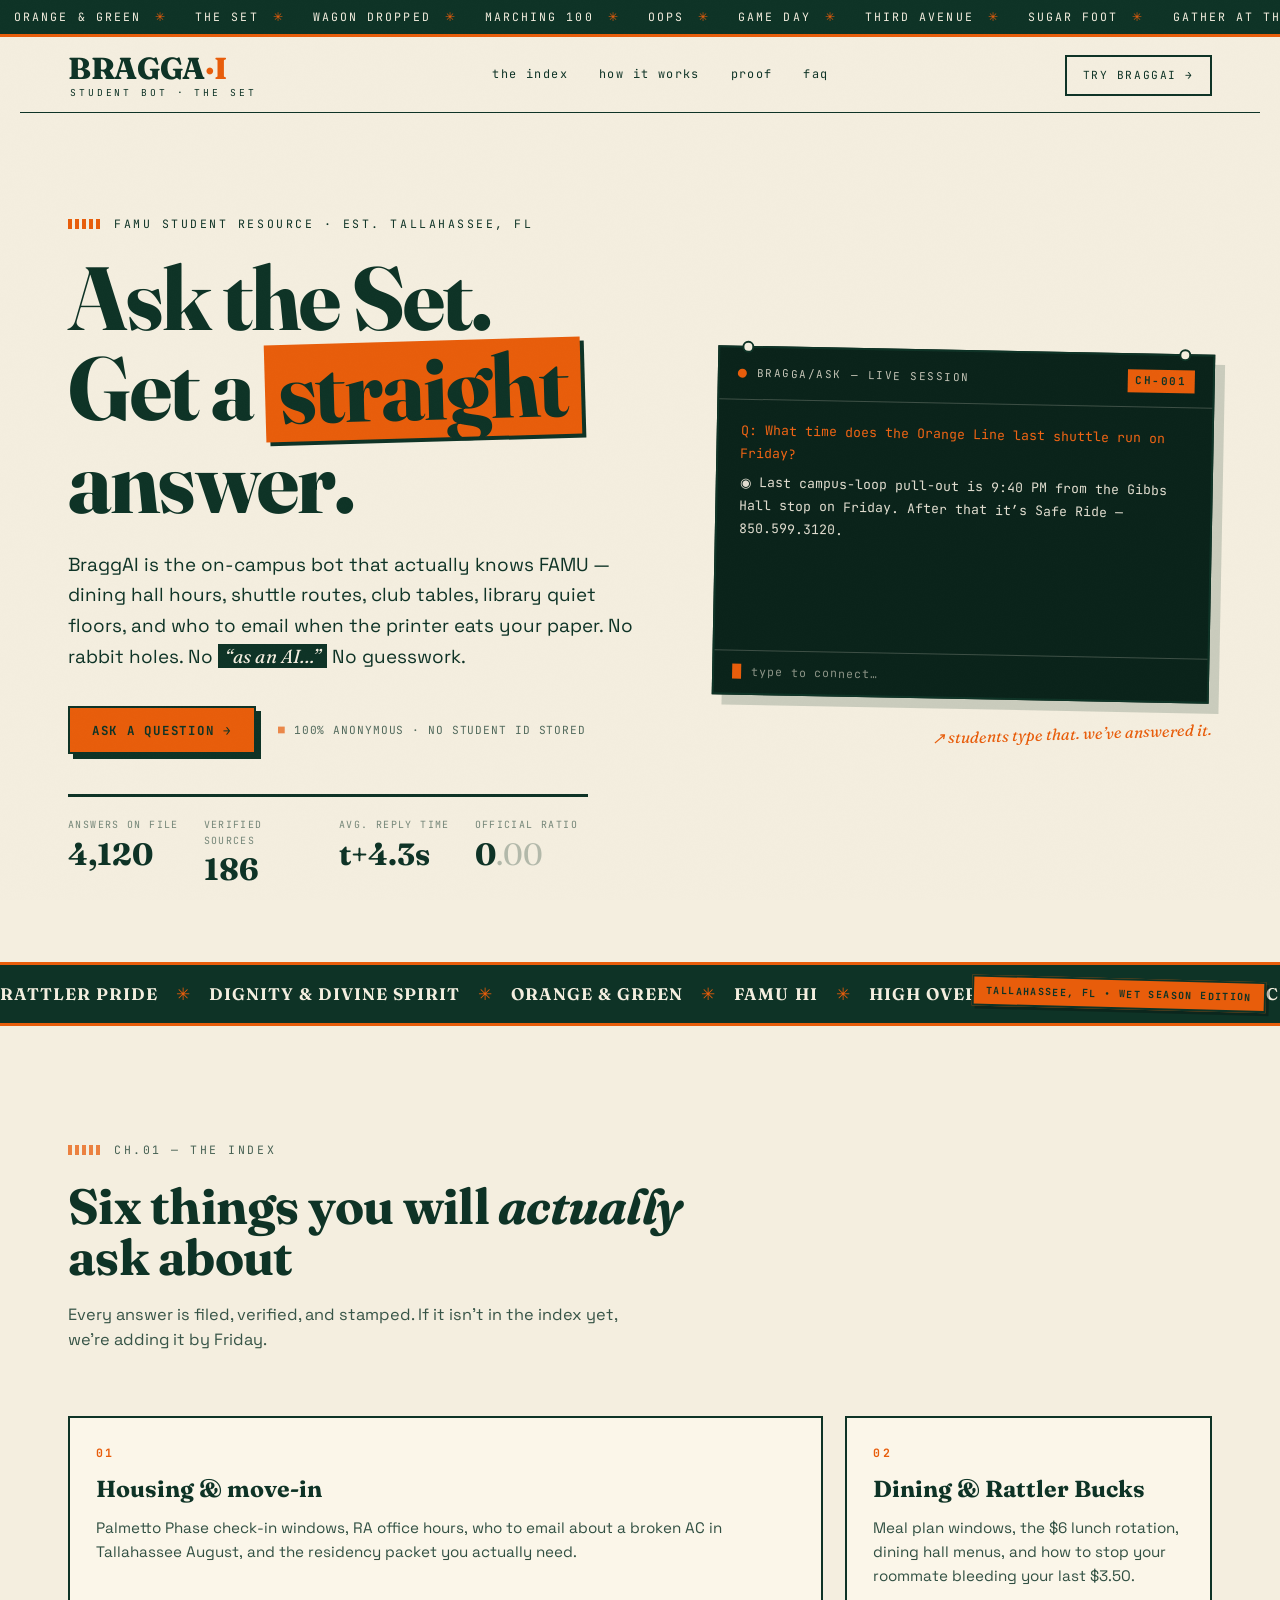
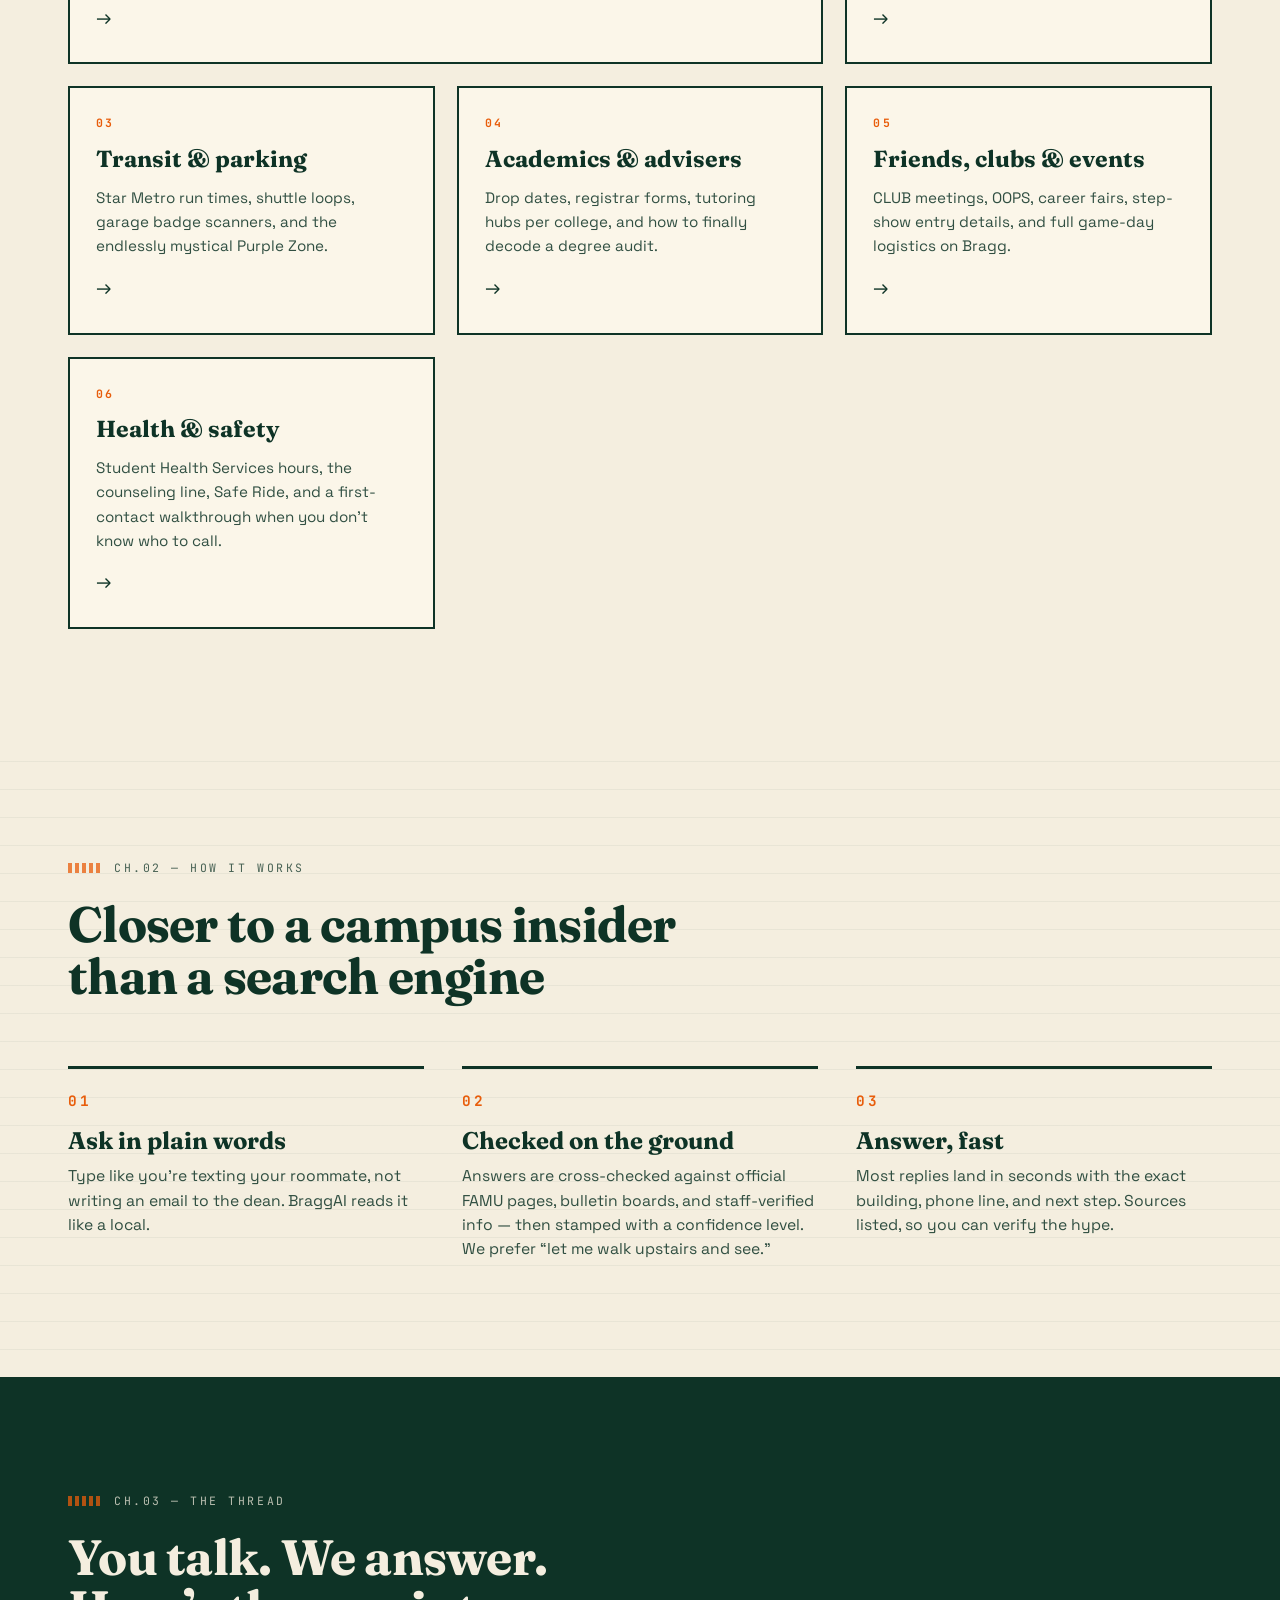
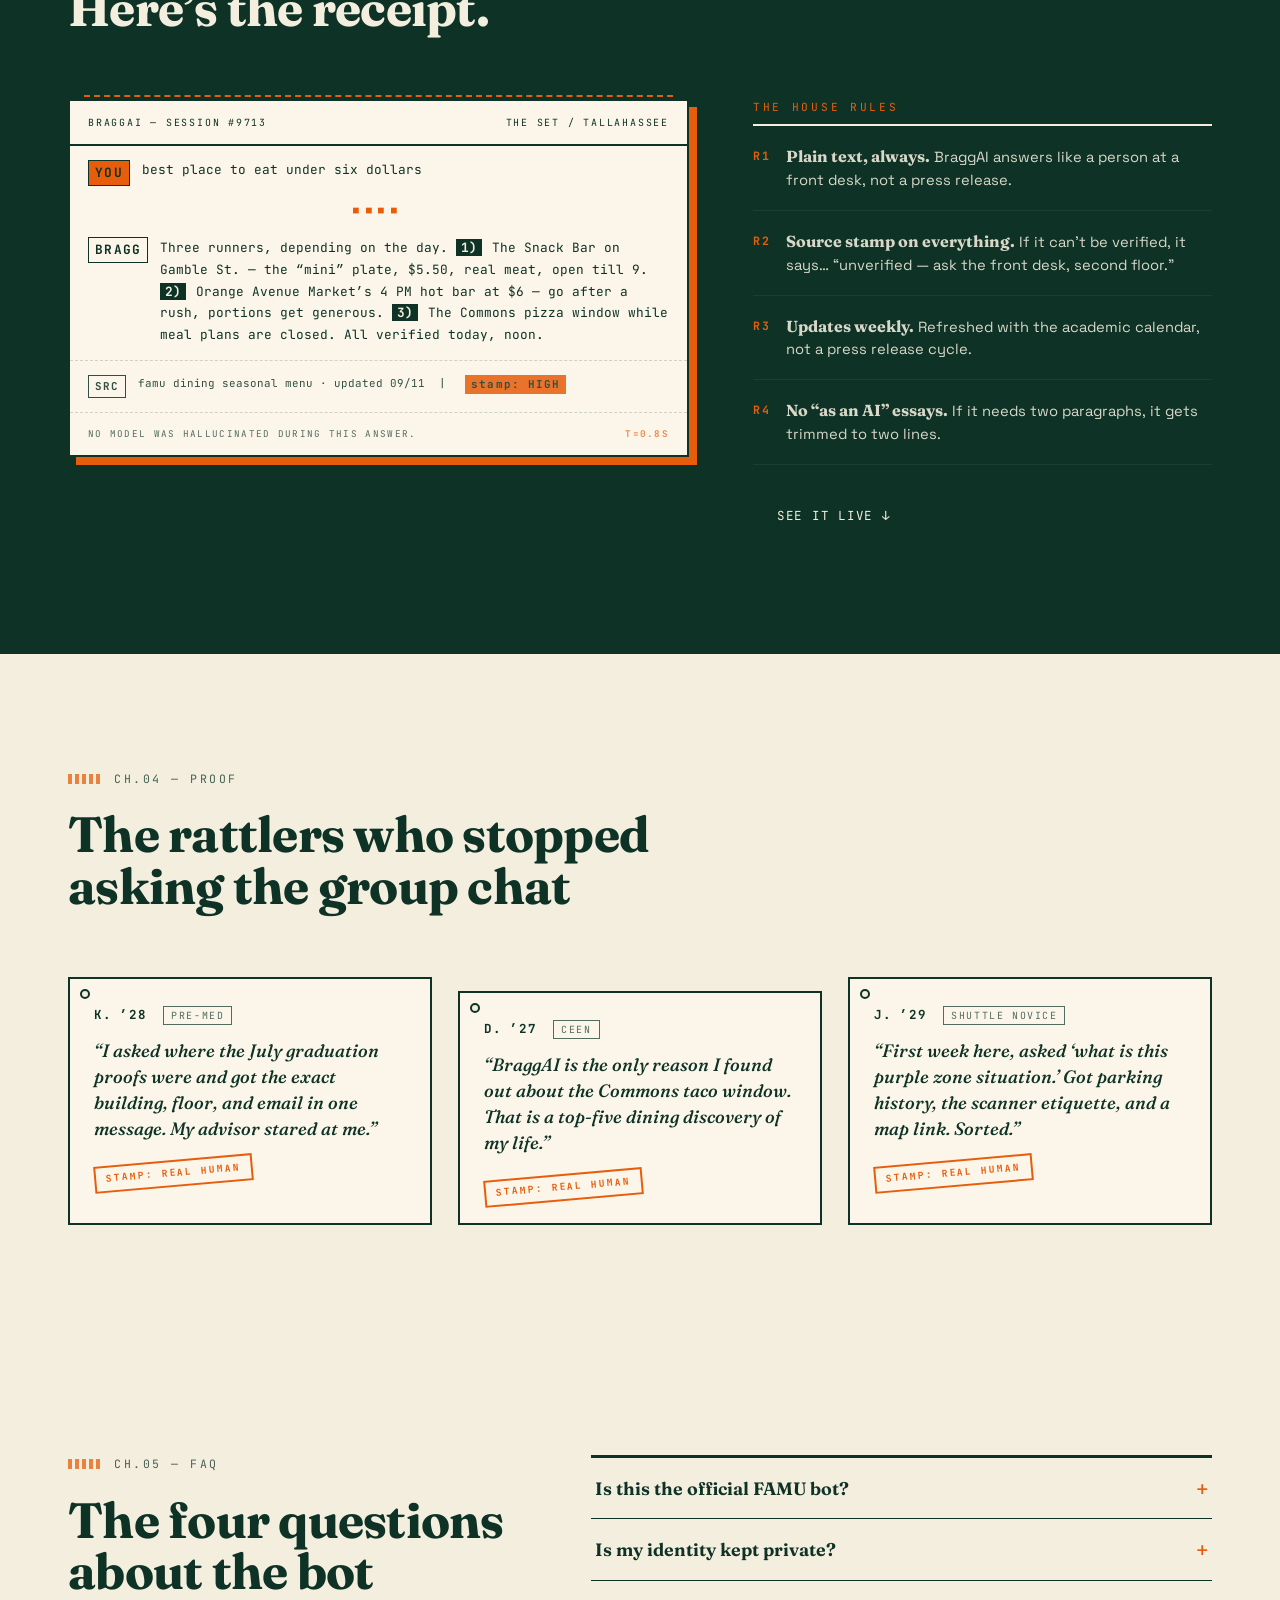
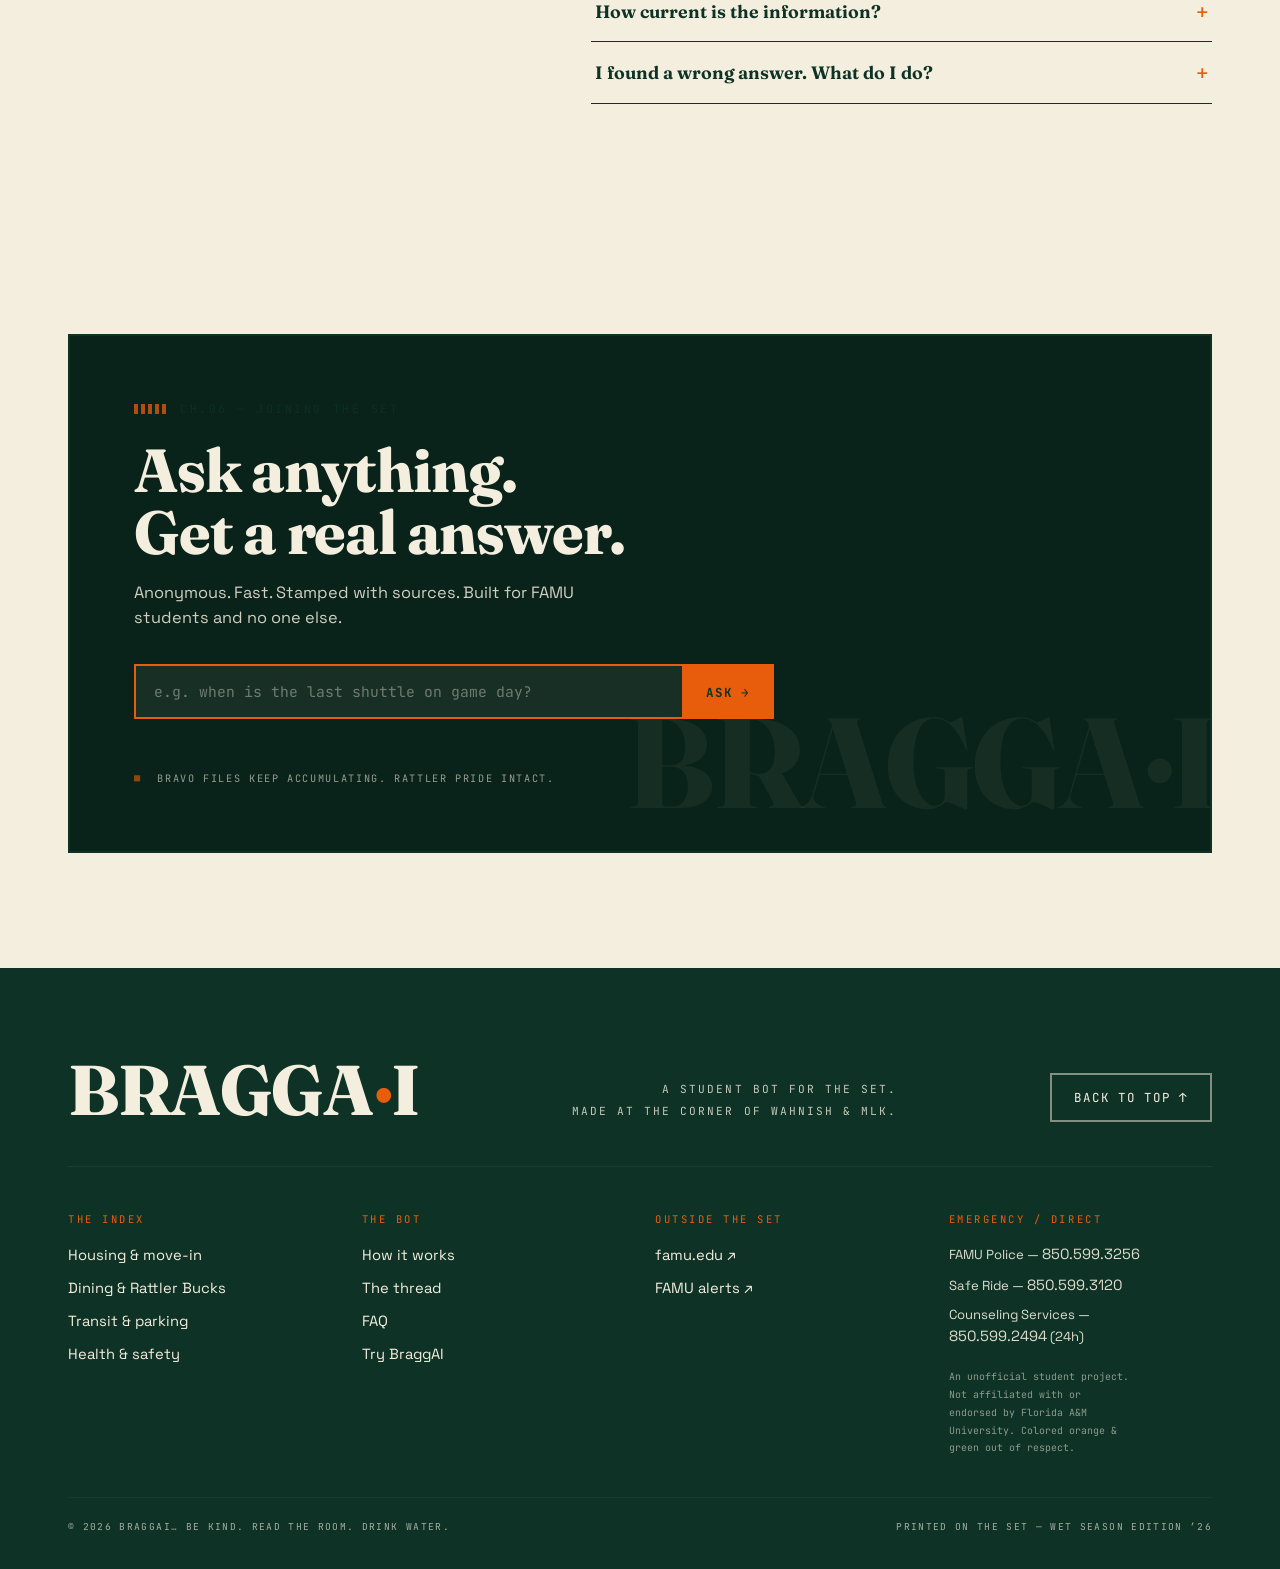
==== index.html @ 40ea1ff6 "Initial commit" ====
<!DOCTYPE html>
<html lang="en">
<head>
  <meta charset="UTF-8" />
  <meta name="viewport" content="width=device-width, initial-scale=1.0" />
  <title>BraggAI &mdash; Ask the Set</title>
  <meta name="description" content="BraggAI is the student resource bot for Florida A&M University. Ask anything about campus &mdash; dining, transit, housing, clubs &mdash; get a straight, verified answer." />
  <link rel="icon" href="data:image/svg+xml,%3Csvg xmlns='http://www.w3.org/2000/svg' viewBox='0 0 100 100'%3E%3Crect width='100' height='100' rx='14' fill='%230e3326'/%3E%3Ctext x='50' y='72' font-size='62' font-family='Georgia,serif' fill='%23f06414' text-anchor='middle'%3E%3F%3C/text%3E%3C/svg%3E" />
  <link rel="preconnect" href="https://fonts.googleapis.com" />
  <link rel="preconnect" href="https://fonts.gstatic.com" crossorigin />
  <link href="https://fonts.googleapis.com/css2?family=Fraunces:ital,opsz,wght@0,9..144,300..900;1,9..144,300..900&family=JetBrains+Mono:wght@400;500;700&family=Space+Grotesk:wght@300..700&display=swap" rel="stylesheet" />
  <link rel="stylesheet" href="css/styles.css" />
  <noscript><style>.reveal{opacity:1;transform:none}</style></noscript>
</head>
<body>

<!-- TICKER TAPE -->
<div class="ticker-tape" role="presentation">
  <div class="ticker-track" id="ticker-track"><!-- seeded by js --></div>
</div>

<!-- NAV -->
<header class="nav wrap">
  <a class="wordmark" href="#top" aria-label="BraggAI home">
    <span class="wm">BRAGGA</span><span class="wm wm-dot">&#183;</span><span class="wm wm-orange">I</span>
    <span class="wm-sub">STUDENT BOT &#183; THE SET</span>
  </a>
  <nav class="nav-links" aria-label="Primary">
    <a href="#index">the index</a>
    <a href="#how">how it works</a>
    <a href="#proof">proof</a>
    <a href="#faq">faq</a>
  </nav>
  <a class="btn btn-nav" href="#try">TRY BRAGGAI &#8594;</a>
</header>

<main id="top">

  <!-- HERO -->
  <section class="hero">
    <div class="wrap hero-cols">
      <div class="hero-left">
        <p class="eyebrow reveal">FAMU STUDENT RESOURCE &#183; EST. TALLAHASSEE, FL</p>

        <h1 class="hero-title reveal">
          Ask the Set.<br />
          Get a <span class="hl">straight</span> answer.
        </h1>

        <p class="hero-sub reveal">
          BraggAI is the on-campus bot that actually knows FAMU &mdash; dining hall
          hours, shuttle routes, club tables, library quiet floors, and who to
          email when the printer eats your paper. No rabbit holes. No
          <em>&ldquo;as an AI&hellip;&rdquo;</em> No guesswork.
        </p>

        <div class="hero-cta reveal">
          <a class="btn btn-primary" href="#try">ASK A QUESTION &#8594;</a>
          <p class="hero-cta-note"><span class="sq">&#9632;</span> 100% anonymous &#183; no student ID stored</p>
        </div>

        <dl class="hero-stats reveal">
          <div class="stat">
            <dt>answers on file</dt>
            <dd><span class="count" data-count="4120">0</span></dd>
          </div>
          <div class="stat">
            <dt>verified sources</dt>
            <dd><span class="count" data-count="186">0</span></dd>
          </div>
          <div class="stat">
            <dt>avg. reply time</dt>
            <dd>t+<span class="count" data-count="4.3" data-decimals="1">0</span>s</dd>
          </div>
          <div class="stat">
            <dt>official ratio</dt>
            <dd>0<span class="ghost">.00</span></dd>
          </div>
        </dl>
      </div>

      <div class="hero-right reveal">
        <figure class="teletype-card">
          <figcaption class="teletype-head">
            <span class="rec-dot" aria-hidden="true"></span>
            bragga/ask &mdash; live session
            <span class="teletype-id">CH-001</span>
          </figcaption>
          <div class="teletype-body" id="teletype" aria-live="polite"></div>
          <div class="teletype-foot">
            <span class="cursor-block" aria-hidden="true"></span>
            <span class="blind-text">type to connect&hellip;</span>
          </div>
        </figure>
        <p class="scrawly" aria-hidden="true">&#8599; students type that. we&rsquo;ve answered it.</p>
      </div>
    </div>
  </section><!-- MARQUEE -->
  <section class="marquee" aria-hidden="true">
    <div class="marquee-track">
      <div class="marquee-row">
        <span>RATTLER PRIDE</span><b>&#10035;</b><span>DIGNITY &amp; DIVINE SPIRIT</span><b>&#10035;</b><span>ORANGE &amp; GREEN</span><b>&#10035;</b><span>FAMU HI</span><b>&#10035;</b><span>HIGH OVER THE SET</span><b>&#10035;</b><span>RATTLERS KNOCK</span><b>&#10035;</b><span>THE SET &rsquo;26</span><b>&#10035;</b>
      </div>
      <div class="marquee-row">
        <span>RATTLER PRIDE</span><b>&#10035;</b><span>DIGNITY &amp; DIVINE SPIRIT</span><b>&#10035;</b><span>ORANGE &amp; GREEN</span><b>&#10035;</b><span>FAMU HI</span><b>&#10035;</b><span>HIGH OVER THE SET</span><b>&#10035;</b><span>RATTLERS KNOCK</span><b>&#10035;</b><span>THE SET &rsquo;26</span><b>&#10035;</b>
      </div>
    </div>
    <span class="marquee-tag">TALLAHASSEE, FL &bull; WET SEASON EDITION</span>
  </section>

  <!-- CH.01 THE INDEX -->
  <section class="index" id="index">
    <div class="wrap">
      <header class="section-head reveal">
        <p class="eyebrow">CH.01 &mdash; The Index</p>
        <h2>Six things you will <span class="ital">actually</span> ask about</h2>
        <p class="section-lede">Every answer is filed, verified, and stamped. If it isn&rsquo;t in the index yet, we&rsquo;re adding it by Friday.</p>
      </header>

      <div class="card-grid">
        <a href="#try" class="card card-wide reveal">
          <span class="card-no">01</span>
          <h3>Housing &amp; move-in</h3>
          <p>Palmetto Phase check-in windows, RA office hours, who to email about a broken AC in Tallahassee August, and the residency packet you actually need.</p>
          <span class="card-arrow">&#8594;</span>
        </a>
        <a href="#try" class="card reveal">
          <span class="card-no">02</span>
          <h3>Dining &amp; Rattler Bucks</h3>
          <p>Meal plan windows, the $6 lunch rotation, dining hall menus, and how to stop your roommate bleeding your last $3.50.</p>
          <span class="card-arrow">&#8594;</span>
        </a>
        <a href="#try" class="card reveal">
          <span class="card-no">03</span>
          <h3>Transit &amp; parking</h3>
          <p>Star Metro run times, shuttle loops, garage badge scanners, and the endlessly mystical Purple Zone.</p>
          <span class="card-arrow">&#8594;</span>
        </a>
        <a href="#try" class="card reveal">
          <span class="card-no">04</span>
          <h3>Academics &amp; advisers</h3>
          <p>Drop dates, registrar forms, tutoring hubs per college, and how to finally decode a degree audit.</p>
          <span class="card-arrow">&#8594;</span>
        </a>
        <a href="#try" class="card reveal">
          <span class="card-no">05</span>
          <h3>Friends, clubs &amp; events</h3>
          <p>CLUB meetings, OOPS, career fairs, step-show entry details, and full game-day logistics on Bragg.</p>
          <span class="card-arrow">&#8594;</span>
        </a>
        <a href="#try" class="card reveal">
          <span class="card-no">06</span>
          <h3>Health &amp; safety</h3>
          <p>Student Health Services hours, the counseling line, Safe Ride, and a first-contact walkthrough when you don&rsquo;t know who to call.</p>
          <span class="card-arrow">&#8594;</span>
        </a>
      </div>
    </div>
  </section>

  <!-- CH.02 HOW -->
  <section class="how" id="how">
    <div class="wrap">
      <header class="section-head reveal">
        <p class="eyebrow">CH.02 &mdash; How it works</p>
        <h2>Closer to a campus insider<br />than a search engine</h2>
      </header>

      <ol class="steps">
        <li class="step reveal">
          <span class="step-no">01</span>
          <h3>Ask in plain words</h3>
          <p>Type like you&rsquo;re texting your roommate, not writing an email to the dean. BraggAI reads it like a local.</p>
        </li>
        <li class="step reveal">
          <span class="step-no">02</span>
          <h3>Checked on the ground</h3>
          <p>Answers are cross-checked against official FAMU pages, bulletin boards, and staff-verified info &mdash; then stamped with a confidence level. We prefer &ldquo;let me walk upstairs and see.&rdquo;</p>
        </li>
        <li class="step reveal">
          <span class="step-no">03</span>
          <h3>Answer, fast</h3>
          <p>Most replies land in seconds with the exact building, phone line, and next step. Sources listed, so you can verify the hype.</p>
        </li>
      </ol>
    </div>
  </section><!-- CH.03 THE THREAD -->
  <section class="thread" id="thread">
    <div class="wrap">
      <header class="section-head reveal">
        <p class="eyebrow">CH.03 &mdash; The Thread</p>
        <h2>You talk. We answer.<br />Here&rsquo;s the receipt.</h2>
      </header>

      <div class="thread-layout">
        <div class="receipt reveal" aria-label="Sample BraggAI conversation">
          <div class="receipt-head">
            <span>BRAGGAI &mdash; SESSION #9713</span>
            <span>THE SET / TALLAHASSEE</span>
          </div>
          <div class="receipt-row receipt-q"><span class="r-big">YOU</span> best place to eat under six dollars</div>
          <div class="receipt-punch">&#9632;&#9632;&#9632;&#9632;</div>
          <div class="receipt-row">
            <span class="r-big">BRAGG</span>
            <span class="r-answer">
              Three runners, depending on the day.
              <span class="r-inline">1)</span> The Snack Bar on Gamble St. &mdash; the &ldquo;mini&rdquo; plate, $5.50, real meat,
              open till 9. <span class="r-inline">2)</span> Orange Avenue Market&rsquo;s 4 PM hot bar at $6 &mdash; go after a rush, portions get generous.
              <span class="r-inline">3)</span> The Commons pizza window while meal plans are closed.
              All verified today, noon.
            </span>
          </div>
          <div class="receipt-row receipt-src">
            <span class="r-big">SRC</span> famu dining seasonal menu &#183; updated 09/11 &nbsp;|&nbsp; <b>stamp: HIGH</b>
          </div>
          <div class="receipt-row receipt-sig">
            <span>NO MODEL WAS HALLUCINATED DURING THIS ANSWER.</span>
            <span class="r-time">t=0.8s</span>
          </div>
        </div>

        <div class="thread-side reveal">
          <p class="thread-side-kicker">THE HOUSE RULES</p>
          <ul class="rules">
            <li><span class="rule-no">R1</span><p><b>Plain text, always.</b> BraggAI answers like a person at a front desk, not a press release.</p></li>
            <li><span class="rule-no">R2</span><p><b>Source stamp on everything.</b> If it can&rsquo;t be verified, it says&hellip; &ldquo;unverified &mdash; ask the front desk, second floor.&rdquo;</p></li>
            <li><span class="rule-no">R3</span><p><b>Updates weekly.</b> Refreshed with the academic calendar, not a press release cycle.</p></li>
            <li><span class="rule-no">R4</span><p><b>No &ldquo;as an AI&rdquo; essays.</b> If it needs two paragraphs, it gets trimmed to two lines.</p></li>
          </ul>
          <a class="btn btn-line" href="#try">SEE IT LIVE &#8595;</a>
        </div>
      </div>
    </div>
  </section>

  <!-- CH.04 PROOF -->
  <section class="proof" id="proof">
    <div class="wrap">
      <header class="section-head reveal">
        <p class="eyebrow">CH.04 &mdash; Proof</p>
        <h2>The rattlers who stopped asking the group chat</h2>
      </header>

      <div class="proof-grid">
        <figure class="testimonial reveal">
          <figcaption class="t-head">K. &rsquo;28 <span class="t-tag">PRE-MED</span></figcaption>
          <blockquote>&ldquo;I asked where the July graduation proofs were and got the exact building, floor, and email in one message. My advisor stared at me.&rdquo;</blockquote>
          <p class="t-stamp">stamp: real human</p>
        </figure>
        <figure class="testimonial reveal">
          <figcaption class="t-head">D. &rsquo;27 <span class="t-tag">CEEN</span></figcaption>
          <blockquote>&ldquo;BraggAI is the only reason I found out about the Commons taco window. That is a top-five dining discovery of my life.&rdquo;</blockquote>
          <p class="t-stamp">stamp: real human</p>
        </figure>
        <figure class="testimonial reveal">
          <figcaption class="t-head">J. &rsquo;29 <span class="t-tag">SHUTTLE NOVICE</span></figcaption>
          <blockquote>&ldquo;First week here, asked &lsquo;what is this purple zone situation.&rsquo; Got parking history, the scanner etiquette, and a map link. Sorted.&rdquo;</blockquote>
          <p class="t-stamp">stamp: real human</p>
        </figure>
      </div>
    </div>
  </section><!-- CH.05 FAQ -->
  <section class="faq" id="faq">
    <div class="wrap faq-wrap">
      <header class="section-head reveal">
        <p class="eyebrow">CH.05 &mdash; FAQ</p>
        <h2>The four questions<br />about the bot</h2>
      </header>

      <div class="faq-list" id="faq-list">
        <details class="faq-item reveal">
          <summary><span class="faq-q">Is this the official FAMU bot?</span><span class="faq-plus">+</span></summary>
          <p>No. BraggAI is an unofficial, student-made resource project. It is not operated by Florida A&amp;M University and is not endorsed by the university. Think of it as a really well-read hall mate.</p>
        </details>
        <details class="faq-item reveal">
          <summary><span class="faq-q">Is my identity kept private?</span><span class="faq-plus">+</span></summary>
          <p>Sessions are anonymous. We do not collect student IDs, emails, or history that ties a question to a person. We keep aggregate counts &mdash; like &ldquo;4120 answers on file&rdquo; &mdash; and nothing more.</p>
        </details>
        <details class="faq-item reveal">
          <summary><span class="faq-q">How current is the information?</span><span class="faq-plus">+</span></summary>
          <p>Every answer carries a source and a date-stamp. Sources are cross-checked against official FAMU pages and staff-verified bulletins, then refreshed weekly against the academic calendar. Semester changes &mdash; dining hours, shuttle runs, game-day roads &mdash; get priority re-checks.</p>
        </details>
        <details class="faq-item reveal">
          <summary><span class="faq-q">I found a wrong answer. What do I do?</span><span class="faq-plus">+</span></summary>
          <p>Flag it. There&rsquo;s a correction slip on every answer card. Each flag is read by a human, week-of. The title for the semester belongs to whoever files the best correction.</p>
        </details>
      </div>
    </div>
  </section>

  <!-- CH.06 TRY -->
  <section class="try" id="try">
    <div class="wrap">
      <div class="try-frame reveal">
        <p class="eyebrow ey-light">CH.06 &mdash; Joining the Set</p>
        <h2>Ask anything.<br />Get a real answer.</h2>
        <p class="try-sub">Anonymous. Fast. Stamped with sources. Built for FAMU students and no one else.</p>

        <form class="ask-box" id="ask-box" autocomplete="off">
          <label class="sr-only" for="ask-input">Ask BraggAI a question</label>
          <input id="ask-input" name="ask" type="text" placeholder="e.g. when is the last shuttle on game day?" />
          <button type="submit" class="btn btn-send">ASK <span class="arrows">&#8594;</span></button>
        </form>

        <div class="ask-reply" id="ask-reply" aria-live="polite"></div>

        <p class="try-foot">
          <span class="sq">&#9632;</span> BRAVO FILES KEEP ACCUMULATING. RATTLER PRIDE INTACT.
        </p>
      </div>
    </div>
  </section>

</main>

<!-- FOOTER -->
<footer class="footer">
  <div class="wrap">
    <div class="footer-top">
      <p class="footer-wordmark">BRAGGA<span class="orange">·</span>I</p>
      <p class="footer-tag">A STUDENT BOT FOR THE SET.<br />MADE AT THE CORNER OF WAHNISH &amp; MLK.</p>
      <a class="btn btn-foot" href="#top">BACK TO TOP &#8593;</a>
    </div>

    <div class="footer-mid">
      <div class="footer-ch">
        <p class="footer-ch-head">THE INDEX</p>
        <ul>
          <li><a href="#index">Housing &amp; move-in</a></li>
          <li><a href="#index">Dining &amp; Rattler Bucks</a></li>
          <li><a href="#index">Transit &amp; parking</a></li>
          <li><a href="#index">Health &amp; safety</a></li>
        </ul>
      </div>
      <div class="footer-ch">
        <p class="footer-ch-head">THE BOT</p>
        <ul>
          <li><a href="#how">How it works</a></li>
          <li><a href="#thread">The thread</a></li>
          <li><a href="#faq">FAQ</a></li>
          <li><a href="#try">Try BraggAI</a></li>
        </ul>
      </div>
      <div class="footer-ch">
        <p class="footer-ch-head">OUTSIDE THE SET</p>
        <ul>
          <li><a href="https://www.famu.edu" target="_blank" rel="noopener">famu.edu ↗</a></li>
          <li><a href="https://www.famu.edu/healthandsafety" target="_blank" rel="noopener">FAMU alerts ↗</a></li>
        </ul>
      </div>
      <div class="footer-direct">
        <p class="footer-ch-head">EMERGENCY / DIRECT</p>
        <ul>
          <li>FAMU Police — <a href="tel:+18505994256">850.599.3256</a></li>
          <li>Safe Ride — <a href="tel:+18505993120">850.599.3120</a></li>
          <li>Counseling Services — <a href="tel:+18505992494">850.599.2494</a>&nbsp;(24h)</li>
        </ul>
        <p class="footer-note">An unofficial student project. Not affiliated with or endorsed by Florida A&amp;M University. Colored orange &amp; green out of respect.</p>
      </div>
    </div>

    <div class="footer-bottom">
      <p>&copy; <span id="year">2026</span> BRAGGAI&hellip; BE KIND. READ THE ROOM. DRINK WATER.</p>
      <p>PRINTED ON THE SET &mdash; WET SEASON EDITION &rsquo;26</p>
    </div>
  </div>
</footer>

<script src="js/main.js"></script>
</body>
</html>
---- css/styles.css ----
/* ============================================================
   BRAGGAI — STUDENT BOT FOR THE SET
   Design system: "campus field guide / printed matter"
   Paper cream · Rattler orange · deep green ink · hairline rules
   ============================================================ */

:root {
  --paper: #F4EEDF;
  --card: #FBF6E9;
  --ink: #0E3326;
  --ink-deep: #0A231A;
  --orange: #E85D0B;
  --orange-soft: #F06414;
  --line: rgba(14, 51, 38, 0.22);
  --paper-tint: rgba(244, 238, 223, 0.06);

  --serif: "Fraunces", Georgia, serif;
  --grotesk: "Space Grotesk", system-ui, sans-serif;
  --mono: "JetBrains Mono", ui-monospace, SFMono-Regular, monospace;

  --pad: clamp(20px, 4.5vw, 48px);
  --wrap: 1240px;
}

/* ---------- reset ---------- */
*, *::before, *::after { box-sizing: border-box; margin: 0; padding: 0; }

html { scroll-behavior: smooth; }

body {
  font-family: var(--grotesk);
  background: var(--paper);
  color: var(--ink);
  line-height: 1.55;
  -webkit-font-smoothing: antialiased;
  overflow-x: hidden;
}

/* paper grain */
body::before {
  content: "";
  position: fixed;
  inset: 0;
  z-index: 9999;
  pointer-events: none;
  opacity: 0.35;
  background-image: url("data:image/svg+xml,%3Csvg xmlns='http://www.w3.org/2000/svg' width='180' height='180'%3E%3Cfilter id='n'%3E%3CfeTurbulence type='fractalNoise' baseFrequency='0.85' numOctaves='2' stitchTiles='stitch'/%3E%3CfeColorMatrix type='saturate' values='0'/%3E%3CfeComponentTransfer%3E%3CfeFuncA type='linear' slope='0.05'/%3E%3C/feComponentTransfer%3E%3C/filter%3E%3Crect width='100%25' height='100%25' filter='url(%23n)'/%3E%3C/svg%3E");
}

::selection { background: var(--orange); color: var(--paper); }

:focus-visible { outline: 2px dashed var(--orange); outline-offset: 3px; }

img, svg { display: block; max-width: 100%; }
a { color: inherit; text-decoration: none; }
ul, ol { list-style: none; }
button { font: inherit; cursor: pointer; background: none; border: 0; color: inherit; }

/* ---------- utilities ---------- */
.wrap {
  width: 100%;
  max-width: var(--wrap);
  margin-inline: auto;
  padding-inline: var(--pad);
}

.sr-only {
  position: absolute; width: 1px; height: 1px;
  overflow: hidden; clip: rect(0 0 0 0); white-space: nowrap;
}

.orange { color: var(--orange); }

/* ---------- buttons / stamps ---------- */
.btn {
  display: inline-block;
  font-family: var(--mono);
  font-size: 0.78rem;
  letter-spacing: 0.14em;
  text-transform: uppercase;
  padding: 13px 22px 12px;
  border: 2px solid var(--ink);
  color: var(--ink);
  background: transparent;
  transition: transform 0.15s ease, box-shadow 0.15s ease, background 0.15s ease, color 0.15s ease;
}
.btn:hover {
  transform: translate(-3px, -3px);
  box-shadow: 5px 5px 0 var(--ink);
}
.btn-primary {
  background: var(--orange);
  color: var(--ink);
  font-weight: 700;
  box-shadow: 5px 5px 0 var(--ink);
}
.btn-primary:hover { background: var(--paper); }

.btn-nav { padding: 10px 16px 9px; font-size: 0.7rem; }

.btn-line { border-color: var(--line); color: var(--paper); margin-top: 26px; }
.btn-line:hover { border-color: var(--paper); box-shadow: 5px 5px 0 rgba(244,238,223,0.35); color: var(--orange); }

.btn-foot { border-color: rgba(244,238,223,0.5); color: var(--paper); }
.btn-foot:hover { background: var(--orange); color: var(--ink); box-shadow: 5px 5px 0 rgba(244,238,223,0.3); border-color: var(--orange); }

/* ---------- eyebrow ---------- */
.eyebrow {
  font-family: var(--mono);
  font-size: 0.72rem;
  letter-spacing: 0.22em;
  text-transform: uppercase;
  color: var(--ink);
  opacity: 0.75;
  margin-bottom: 22px;
  display: flex;
  align-items: center;
  gap: 12px;
}
.eyebrow::before {
  content: "";
  width: 34px; height: 10px;
  background: repeating-linear-gradient(90deg, var(--orange) 0 4px, transparent 4px 7px);
  flex: none;
}

/* ============================================================
   TICKER TAPE
   ============================================================ */
.ticker-tape {
  background: var(--ink);
  color: var(--paper);
  overflow: hidden;
  white-space: nowrap;
  font-family: var(--mono);
  font-size: 0.72rem;
  letter-spacing: 0.18em;
  text-transform: uppercase;
  border-bottom: 3px solid var(--orange);
  padding: 8px 0;
}
.ticker-track {
  display: flex;
  width: max-content;
  animation: ticker 34s linear infinite;
}
.ticker-block { padding-inline: 14px; display: inline-flex; align-items: center; gap: 14px; }
.ticker-block i { color: var(--orange); font-style: normal; }

@keyframes ticker { from { transform: translateX(0); } to { transform: translateX(-50%); } }

/* ============================================================
   NAV
   ============================================================ */
.nav {
  position: sticky;
  top: 0;
  z-index: 100;
  display: flex;
  align-items: center;
  justify-content: space-between;
  gap: 20px;
  background: var(--paper);
  border-bottom: 1px solid var(--ink);
  padding-block: 16px 14px;
}
.wordmark {
  display: block;
  line-height: 1;
}
.wm {
  font-family: var(--serif);
  font-weight: 800;
  font-size: clamp(1.5rem, 2.4vw, 1.9rem);
  letter-spacing: -0.01em;
}
.wm-dot { color: var(--orange); }
.wm-orange { color: var(--orange); }
.wm-sub {
  display: block;
  font-family: var(--mono);
  font-size: 0.6rem;
  letter-spacing: 0.3em;
  margin-top: 5px;
  text-indent: 2px;
}
.nav-links {
  display: flex;
  gap: clamp(16px, 2.4vw, 34px);
  font-family: var(--mono);
  font-size: 0.74rem;
  letter-spacing: 0.12em;
  text-transform: lowercase;
}
.nav-links a {
  position: relative;
  padding-bottom: 2px;
}
.nav-links a::after {
  content: "";
  position: absolute;
  left: 0; bottom: -3px;
  width: 100%; height: 2px;
  background: var(--orange);
  transform: scaleX(0);
  transform-origin: left;
  transition: transform 0.2s ease;
}
.nav-links a:hover::after { transform: scaleX(1); }

/* ============================================================
   HERO
   ============================================================ */
.hero { padding: clamp(56px, 8vw, 110px) 0 clamp(48px, 6vw, 84px); }
.hero-cols {
  display: grid;
  grid-template-columns: 1.08fr 0.92fr;
  gap: clamp(36px, 5vw, 72px);
  align-items: center;
}

.hero-title {
  font-family: var(--serif);
  font-weight: 750;
  font-size: clamp(2.9rem, 8.4vw, 5.6rem);
  line-height: 0.96;
  letter-spacing: -0.02em;
  margin-bottom: 26px;
}
.hl {
  background: var(--orange);
  color: var(--ink);
  padding: 0.04em 0.16em 0.08em;
  display: inline-block;
  transform: rotate(-1.6deg);
  box-shadow: 4px 4px 0 var(--ink);
}

.hero-sub {
  font-size: clamp(1.02rem, 1.5vw, 1.18rem);
  line-height: 1.62;
  max-width: 52ch;
  color: var(--ink);
}
.hero-sub em {
  font-family: var(--serif);
  font-style: italic;
  background: var(--ink);
  color: var(--paper);
  padding: 0.05em 0.35em;
  letter-spacing: 0.01em;
  white-space: nowrap;
}

.hero-cta {
  display: flex;
  align-items: center;
  flex-wrap: wrap;
  gap: 22px;
  margin: 34px 0 40px;
}
.hero-cta-note {
  font-family: var(--mono);
  font-size: 0.7rem;
  letter-spacing: 0.08em;
  text-transform: uppercase;
  opacity: 0.7;
}
.sq { color: var(--orange); }

.hero-stats {
  display: grid;
  grid-template-columns: repeat(4, 1fr);
  gap: 22px;
  border-top: 3px solid var(--ink);
  padding-top: 20px;
  max-width: 520px;
}
.stat dt {
  font-family: var(--mono);
  font-size: 0.62rem;
  letter-spacing: 0.14em;
  text-transform: uppercase;
  opacity: 0.55;
  margin-bottom: 6px;
}
.stat dd {
  font-family: var(--serif);
  font-weight: 700;
  font-size: clamp(1.5rem, 2.4vw, 2rem);
  line-height: 1;
}
.stat dd .ghost { opacity: 0.28; font-weight: 400; }

/* ---------- teletype card ---------- */
.hero-right { position: relative; }
.teletype-card {
  background: var(--ink-deep);
  border: 2px solid var(--ink);
  color: var(--paper);
  transform: rotate(1.1deg);
  box-shadow: 10px 10px 0 rgba(14, 51, 38, 0.18);
  position: relative;
}
.teletype-card::before,
.teletype-card::after {
  content: "";
  position: absolute;
  top: -7px;
  width: 12px; height: 12px;
  background: var(--paper);
  border: 2px solid var(--ink);
  border-radius: 50%;
}
.teletype-card::before { left: 22px; }
.teletype-card::after { right: 22px; }

.teletype-head {
  display: flex;
  align-items: center;
  gap: 10px;
  font-family: var(--mono);
  font-size: 0.68rem;
  letter-spacing: 0.14em;
  text-transform: uppercase;
  color: rgba(244, 238, 223, 0.8);
  padding: 14px 18px;
  border-bottom: 1px solid rgba(244, 238, 223, 0.22);
}
.rec-dot {
  width: 9px; height: 9px;
  border-radius: 50%;
  background: var(--orange);
  animation: blink 1.2s steps(1) infinite;
}
.teletype-id {
  margin-left: auto;
  background: var(--orange);
  color: var(--ink);
  padding: 3px 8px;
  font-weight: 700;
}
@keyframes blink { 50% { opacity: 0.15; } }

.teletype-body {
  min-height: 250px;
  padding: 20px 22px 26px;
  font-family: var(--mono);
  font-size: 0.82rem;
  line-height: 1.75;
}
.tty-q {
  color: var(--orange-soft);
  margin-bottom: 6px;
}
.tty-a {
  color: rgba(244, 238, 223, 0.92);
  margin-bottom: 18px;
}

.teletype-foot {
  display: flex;
  align-items: center;
  gap: 10px;
  padding: 12px 18px;
  border-top: 1px solid rgba(244, 238, 223, 0.22);
  font-family: var(--mono);
  font-size: 0.72rem;
  letter-spacing: 0.08em;
  color: rgba(244, 238, 223, 0.55);
}
.cursor-block {
  width: 9px; height: 15px;
  background: var(--orange);
  animation: blink 0.9s steps(1) infinite;
}

.scrawly {
  margin-top: 26px;
  font-family: var(--serif);
  font-style: italic;
  font-size: 1rem;
  color: var(--orange);
  transform: rotate(-1.8deg);
  text-align: right;
}/* ============================================================
   MARQUEE
   ============================================================ */
.marquee {
  background: var(--ink);
  color: var(--paper);
  overflow: hidden;
  white-space: nowrap;
  padding: 16px 0;
  border-block: 3px solid var(--orange);
  position: relative;
}
.marquee-track {
  display: flex;
  width: max-content;
  animation: ticker 30s linear infinite;
  font-family: var(--serif);
  font-size: 1.05rem;
  letter-spacing: 0.06em;
  font-weight: 650;
}
.marquee-row { display: inline-flex; align-items: center; }
.marquee-row b { color: var(--orange); padding: 0 18px; font-weight: 400; }
.marquee-tag {
  position: absolute;
  top: 50%;
  right: 14px;
  transform: translateY(-50%) rotate(1.5deg);
  background: var(--orange);
  color: var(--ink);
  font-family: var(--mono);
  font-size: 0.62rem;
  font-weight: 700;
  letter-spacing: 0.14em;
  padding: 6px 12px;
  border: 2px solid var(--ink);
  z-index: 2;
  box-shadow: 3px 3px 0 rgba(0,0,0,0.25);
}

/* ============================================================
   SECTIONS SHARED
   ============================================================ */
section { scroll-margin-top: 90px; }
.index, .how, .thread, .proof, .faq, .try { padding: clamp(64px, 9vw, 120px) 0; }

.section-head { margin-bottom: clamp(40px, 5vw, 64px); }
.section-head h2 {
  font-family: var(--serif);
  font-weight: 700;
  font-size: clamp(1.9rem, 4vw, 3.1rem);
  line-height: 1.04;
  letter-spacing: -0.015em;
  max-width: 20ch;
}
.section-head .ital { font-style: italic; }
.section-lede {
  margin-top: 18px;
  max-width: 58ch;
  font-size: 1.02rem;
  opacity: 0.82;
}

/* ============================================================
   CH.01 — THE INDEX (cards)
   ============================================================ */
.card-grid {
  display: grid;
  grid-template-columns: repeat(3, 1fr);
  gap: clamp(16px, 2vw, 22px);
}
.card {
  position: relative;
  border: 2px solid var(--ink);
  background: var(--card);
  padding: 26px 26px 30px;
  display: flex;
  flex-direction: column;
  align-items: flex-start;
  gap: 14px;
  min-height: 240px;
  transition: transform 0.16s ease, box-shadow 0.16s ease;
}
.card-wide { grid-column: span 2; }
.card:hover {
  transform: translate(-4px, -4px);
  box-shadow: 8px 8px 0 var(--ink);
}
.card-no {
  font-family: var(--mono);
  font-size: 0.72rem;
  font-weight: 700;
  letter-spacing: 0.2em;
  color: var(--orange);
}
.card h3 {
  font-family: var(--serif);
  font-weight: 700;
  font-size: 1.45rem;
  line-height: 1.1;
}
.card p { font-size: 0.95rem; opacity: 0.85; line-height: 1.6; }
.card-arrow {
  margin-top: auto;
  font-size: 1.2rem;
  transition: transform 0.16s ease;
}
.card:hover .card-arrow { transform: translateX(6px); color: var(--orange); }

/* ============================================================
   CH.02 — HOW
   ============================================================ */
.how { background:
    repeating-linear-gradient(0deg, transparent 0 27px, rgba(14,51,38,0.05) 27px 28px); }
.steps {
  display: grid;
  grid-template-columns: repeat(3, 1fr);
  gap: clamp(24px, 3vw, 40px);
  counter-reset: step;
}
.step {
  border-top: 3px solid var(--ink);
  padding-top: 20px;
  position: relative;
}
.step-no {
  font-family: var(--mono);
  font-size: 0.9rem;
  font-weight: 700;
  letter-spacing: 0.22em;
  color: var(--orange);
}
.step h3 {
  font-family: var(--serif);
  font-weight: 700;
  font-size: 1.5rem;
  margin: 14px 0 10px;
  line-height: 1.1;
}
.step p { opacity: 0.85; font-size: 0.98rem; }

/* ============================================================
   CH.03 — THE THREAD (receipt + rules)
   ============================================================ */
.thread { background: var(--ink); color: var(--paper); }
.thread .eyebrow { color: var(--paper); }
.thread-layout {
  display: grid;
  grid-template-columns: 1.15fr 0.85fr;
  gap: clamp(32px, 5vw, 64px);
  align-items: start;
}

.receipt {
  background: var(--card);
  color: var(--ink);
  border: 2px solid var(--ink);
  box-shadow: 8px 8px 0 var(--orange);
  font-family: var(--mono);
  font-size: 0.8rem;
  transform: rotate(-0.6deg);
  position: relative;
}
.receipt::before {
  content: "";
  position: absolute;
  top: -6px; left: 14px; right: 14px;
  border-top: 2px dashed var(--orange);
}
.receipt-head {
  display: flex;
  justify-content: space-between;
  gap: 12px;
  font-size: 0.62rem;
  letter-spacing: 0.18em;
  padding: 14px 18px;
  border-bottom: 2px solid var(--ink);
}
.receipt-row { padding: 14px 18px; display: flex; gap: 12px; align-items: flex-start; }
.r-big {
  flex: none;
  font-weight: 700;
  letter-spacing: 0.1em;
  padding: 2px 6px;
  border: 1px solid var(--ink);
}
.receipt-q .r-big { background: var(--orange); border-color: var(--ink); }
.receipt-punch {
  text-align: center;
  letter-spacing: 0.7em;
  color: var(--orange);
  padding: 4px 0;
  font-size: 0.6rem;
}
.r-answer { line-height: 1.7; }
.r-inline {
  background: var(--ink);
  color: var(--paper);
  font-weight: 700;
  padding: 0 5px;
  margin-right: 2px;
}
.receipt-src {
  border-block: 1px dashed var(--line);
  font-size: 0.68rem;
  opacity: 0.85;
}
.receipt-src b {
  background: var(--orange);
  color: var(--ink);
  padding: 1px 6px;
  letter-spacing: 0.1em;
}
.receipt-sig {
  justify-content: space-between;
  font-size: 0.58rem;
  letter-spacing: 0.14em;
  opacity: 0.7;
  text-transform: uppercase;
}
.r-time { color: var(--orange); font-weight: 700; }

.thread-side-kicker {
  font-family: var(--mono);
  font-size: 0.7rem;
  letter-spacing: 0.24em;
  color: var(--orange);
  margin-bottom: 8px;
}
.rules { border-top: 2px solid var(--paper); }
.rules li {
  display: flex;
  gap: 16px;
  padding: 18px 0;
  border-bottom: 1px solid var(--paper-tint);
}
.rule-no {
  flex: none;
  font-family: var(--mono);
  font-size: 0.72rem;
  font-weight: 700;
  color: var(--orange);
  padding-top: 3px;
  letter-spacing: 0.14em;
}
.rules p { font-size: 0.92rem; opacity: 0.88; }
.rules b { font-family: var(--serif); font-weight: 700; font-size: 1rem; color: var(--paper); }

/* ============================================================
   CH.04 — PROOF (testimonials)
   ============================================================ */
.proof-grid {
  display: grid;
  grid-template-columns: repeat(3, 1fr);
  gap: clamp(18px, 2.4vw, 26px);
}
.testimonial {
  background: var(--card);
  border: 2px solid var(--ink);
  padding: 26px 24px 22px;
  position: relative;
}
.testimonial::before {
  content: "";
  position: absolute;
  top: 10px; left: 10px;
  width: 10px; height: 10px;
  border-radius: 50%;
  background: var(--paper);
  border: 2px solid var(--ink);
  box-shadow: 0 0 0 3px var(--card);
}
.testimonial:nth-child(1) { transform: rotate(-1.2deg); }
.testimonial:nth-child(2) { transform: rotate(0.9deg); margin-top: 14px; }
.testimonial:nth-child(3) { transform: rotate(-0.7deg); }
.t-head {
  font-family: var(--mono);
  font-size: 0.78rem;
  font-weight: 700;
  letter-spacing: 0.14em;
  margin-bottom: 14px;
}
.t-tag {
  border: 1px solid var(--ink);
  font-weight: 400;
  font-size: 0.62rem;
  padding: 2px 7px;
  margin-left: 8px;
  letter-spacing: 0.16em;
  opacity: 0.7;
}
.testimonial blockquote {
  font-family: var(--serif);
  font-style: italic;
  font-weight: 500;
  font-size: 1.12rem;
  line-height: 1.45;
}
.t-stamp {
  margin-top: 18px;
  display: inline-block;
  border: 2px solid var(--orange);
  color: var(--orange);
  font-family: var(--mono);
  font-size: 0.6rem;
  font-weight: 700;
  letter-spacing: 0.2em;
  text-transform: uppercase;
  padding: 4px 10px;
  transform: rotate(-5deg);
}

/* ============================================================
   CH.05 — FAQ
   ============================================================ */
.faq-wrap {
  display: grid;
  grid-template-columns: 0.85fr 1.15fr;
  gap: clamp(32px, 5vw, 72px);
}
.faq-list { border-top: 3px solid var(--ink); }
.faq-item { border-bottom: 1px solid var(--ink); }
.faq-item summary {
  display: flex;
  align-items: center;
  justify-content: space-between;
  gap: 16px;
  padding: 20px 4px 18px;
  cursor: pointer;
  list-style: none;
}
.faq-item summary::-webkit-details-marker { display: none; }
.faq-q {
  font-family: var(--serif);
  font-weight: 650;
  font-size: 1.12rem;
  line-height: 1.25;
}
.faq-plus {
  flex: none;
  font-family: var(--mono);
  font-size: 1.3rem;
  color: var(--orange);
  transition: transform 0.2s ease;
  line-height: 1;
}
.faq-item[open] .faq-plus { transform: rotate(45deg); }
.faq-item p {
  padding: 0 28px 22px 4px;
  max-width: 66ch;
  opacity: 0.85;
  font-size: 0.98rem;
  line-height: 1.65;
}

/* ============================================================
   CH.06 — TRY
   ============================================================ */
.try-frame {
  background: var(--ink-deep);
  border: 2px solid var(--ink);
  color: var(--paper);
  padding: clamp(32px, 5vw, 64px);
  position: relative;
  overflow: hidden;
}
.try-frame::after {
  content: "BRAGGA·I";
  position: absolute;
  right: -6px; bottom: -10px;
  font-family: var(--serif);
  font-weight: 800;
  font-size: clamp(4rem, 12vw, 8rem);
  color: rgba(244, 238, 223, 0.05);
  letter-spacing: -0.02em;
  pointer-events: none;
}
.try .eyebrow::before { background: repeating-linear-gradient(90deg, var(--orange) 0 4px, transparent 4px 7px); }
.try-frame h2 {
  font-family: var(--serif);
  font-weight: 750;
  font-size: clamp(2.2rem, 5.6vw, 3.8rem);
  line-height: 1.02;
  letter-spacing: -0.02em;
  margin-bottom: 16px;
}
.try-sub {
  max-width: 48ch;
  opacity: 0.85;
  font-size: 1.02rem;
  margin-bottom: 34px;
}
.ask-box {
  display: flex;
  align-items: stretch;
  border: 2px solid var(--orange);
  background: rgba(244, 238, 223, 0.06);
  max-width: 640px;
}
#ask-input {
  flex: 1;
  background: transparent;
  border: 0;
  outline: 0;
  padding: 16px 18px;
  font-family: var(--mono);
  font-size: 0.92rem;
  color: var(--paper);
}
#ask-input::placeholder { color: rgba(244, 238, 223, 0.4); }
.btn-send {
  border: 0;
  border-left: 2px solid var(--orange);
  background: var(--orange);
  color: var(--ink);
  font-weight: 700;
  padding-inline: 22px;
}
.btn-send:hover { background: var(--paper); color: var(--ink); box-shadow: none; }
.arrows { display: inline-block; }
.ask-reply {
  margin-top: 22px;
  max-width: 640px;
  font-family: var(--mono);
  font-size: 0.86rem;
  line-height: 1.8;
  color: rgba(244, 238, 223, 0.9);
  display: grid;
  gap: 10px;
}
.ask-reply .r-q { color: var(--orange-soft); }
.try-foot {
  margin-top: 30px;
  font-family: var(--mono);
  font-size: 0.64rem;
  letter-spacing: 0.16em;
  opacity: 0.6;
}
.try-foot .sq { margin-right: 8px; }

/* ============================================================
   FOOTER
   ============================================================ */
.footer {
  background: var(--ink);
  color: var(--paper);
  padding: clamp(56px, 8vw, 90px) 0 34px;
}
.footer-top {
  display: flex;
  align-items: flex-end;
  justify-content: space-between;
  gap: 24px;
  flex-wrap: wrap;
  padding-bottom: 44px;
  border-bottom: 1px solid var(--paper-tint);
}
.footer-wordmark {
  font-family: var(--serif);
  font-weight: 800;
  font-size: clamp(2.6rem, 6vw, 4.4rem);
  letter-spacing: -0.02em;
  line-height: 0.9;
}
.footer-tag {
  font-family: var(--mono);
  font-size: 0.7rem;
  letter-spacing: 0.18em;
  line-height: 1.9;
  opacity: 0.8;
  text-align: right;
}
.footer-mid {
  display: grid;
  grid-template-columns: repeat(4, 1fr);
  gap: 30px;
  padding: 44px 0 40px;
}
.footer-ch-head {
  font-family: var(--mono);
  font-size: 0.66rem;
  letter-spacing: 0.24em;
  color: var(--orange);
  margin-bottom: 16px;
}
.footer-ch ul, .footer-direct ul { display: grid; gap: 8px; }
.footer-ch a, .footer-direct a {
  font-size: 0.92rem;
  border-bottom: 1px solid transparent;
}
.footer-ch a:hover, .footer-direct a:hover { color: var(--orange); border-color: var(--orange); }
.footer-direct ul li { font-size: 0.82rem; opacity: 0.9; }
.footer-note {
  margin-top: 20px;
  font-family: var(--mono);
  font-size: 0.62rem;
  line-height: 1.8;
  opacity: 0.55;
  max-width: 30ch;
}
.footer-bottom {
  display: flex;
  justify-content: space-between;
  flex-wrap: wrap;
  gap: 8px;
  border-top: 1px solid var(--paper-tint);
  padding-top: 22px;
  font-family: var(--mono);
  font-size: 0.6rem;
  letter-spacing: 0.14em;
  opacity: 0.65;
}

/* ============================================================
   REVEAL + MOTION
   ============================================================ */
.reveal {
  opacity: 0;
  transform: translateY(20px);
  transition: opacity 0.7s ease, transform 0.7s ease;
}
.reveal.in { opacity: 1; transform: none; }
.card-grid .reveal:nth-child(2) { transition-delay: 0.06s; }
.card-grid .reveal:nth-child(3) { transition-delay: 0.12s; }
.card-grid .reveal:nth-child(4) { transition-delay: 0.18s; }
.card-grid .reveal:nth-child(5) { transition-delay: 0.24s; }
.card-grid .reveal:nth-child(6) { transition-delay: 0.3s; }
.steps .reveal:nth-child(2) { transition-delay: 0.1s; }
.steps .reveal:nth-child(3) { transition-delay: 0.2s; }
.proof-grid .reveal:nth-child(2) { transition-delay: 0.1s; }
.proof-grid .reveal:nth-child(3) { transition-delay: 0.2s; }

@media (prefers-reduced-motion: reduce) {
  *, *::before, *::after { animation: none !important; transition: none !important; scroll-behavior: auto; }
  .reveal { opacity: 1; transform: none; }
}

/* ============================================================
   RESPONSIVE
   ============================================================ */
@media (max-width: 1000px) {
  .hero-cols { grid-template-columns: 1fr; }
  .hero-right { max-width: 620px; }
  .card-grid { grid-template-columns: repeat(2, 1fr); }
  .card-wide { grid-column: span 2; }
  .steps { grid-template-columns: 1fr; }
  .thread-layout { grid-template-columns: 1fr; }
  .proof-grid { grid-template-columns: 1fr 1fr; }
  .faq-wrap { grid-template-columns: 1fr; }
  .footer-mid { grid-template-columns: 1fr 1fr; }
  .nav-links { display: none; }
}
@media (max-width: 620px) {
  .card-grid { grid-template-columns: 1fr; }
  .card-wide { grid-column: span 1; }
  .proof-grid { grid-template-columns: 1fr; }
  .hero-stats { grid-template-columns: 1fr 1fr; }
  .footer-mid { grid-template-columns: 1fr; }
  .footer-tag { text-align: left; }
}
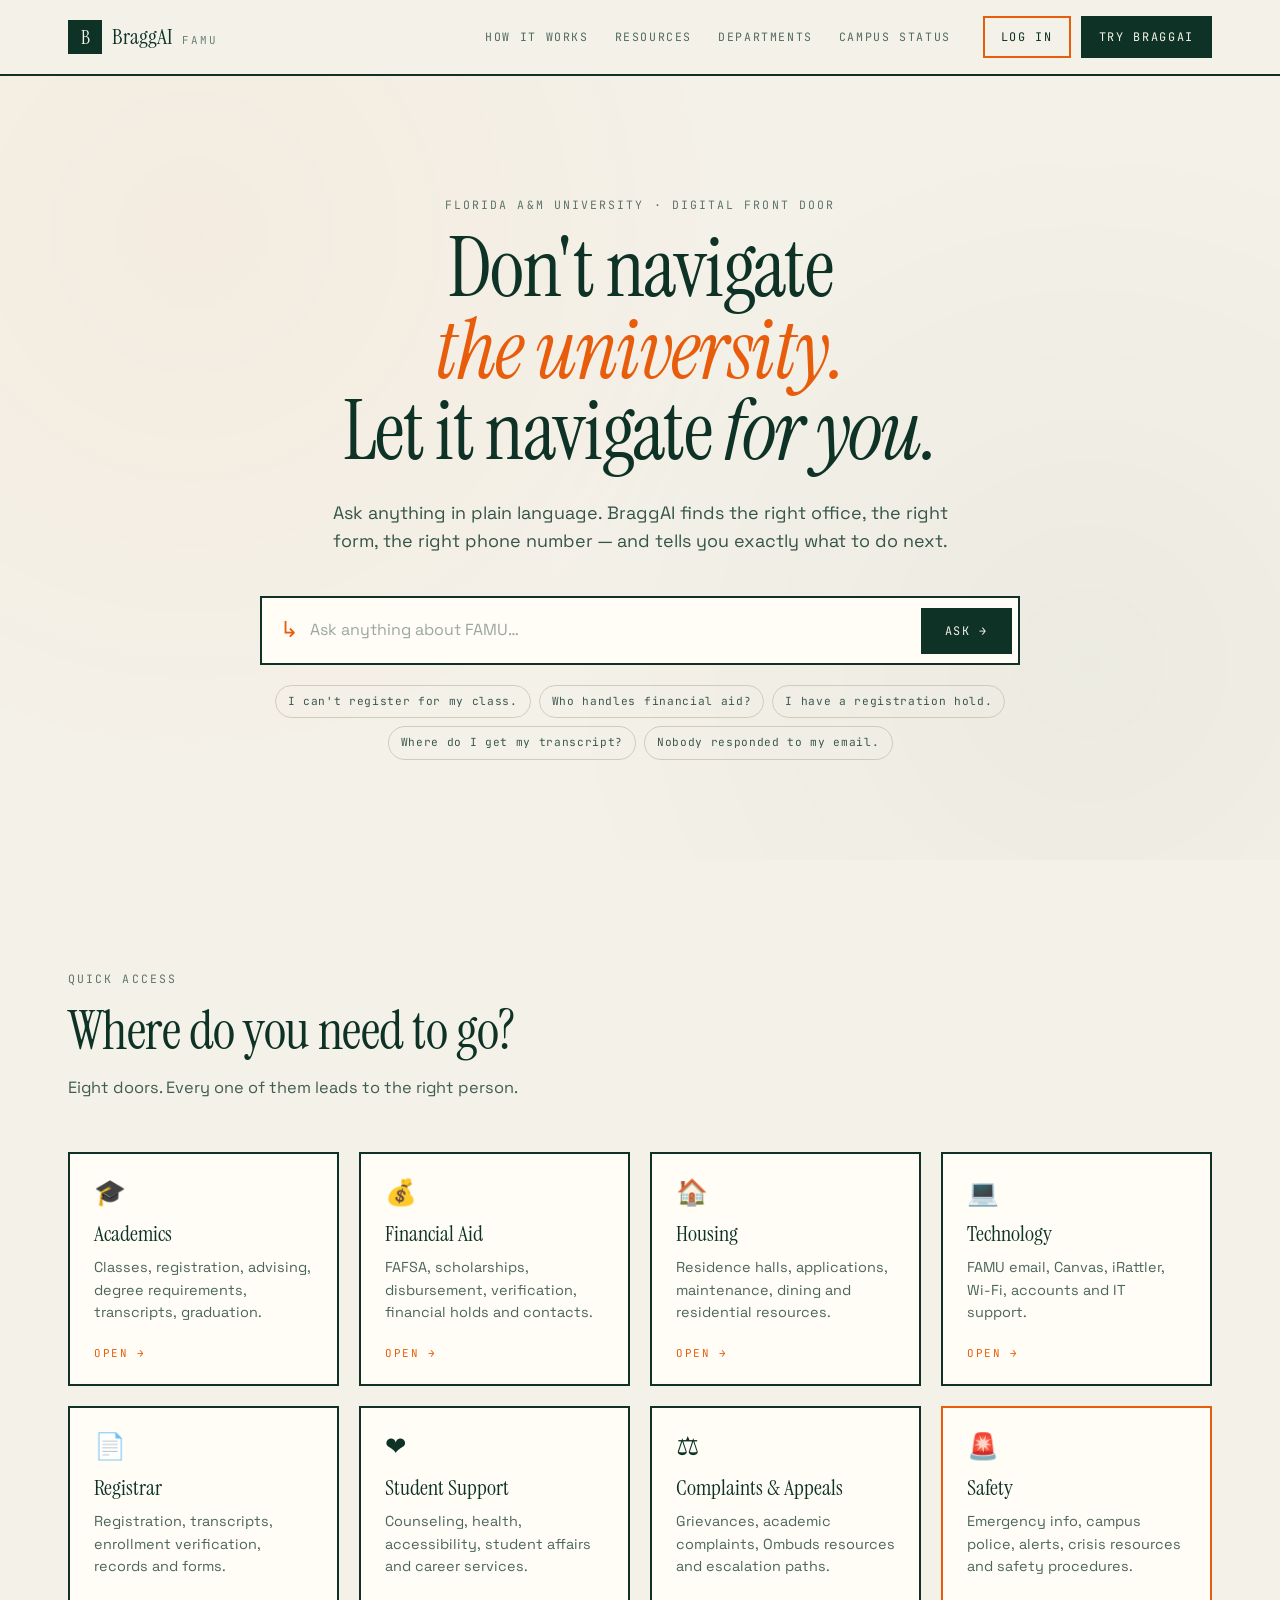
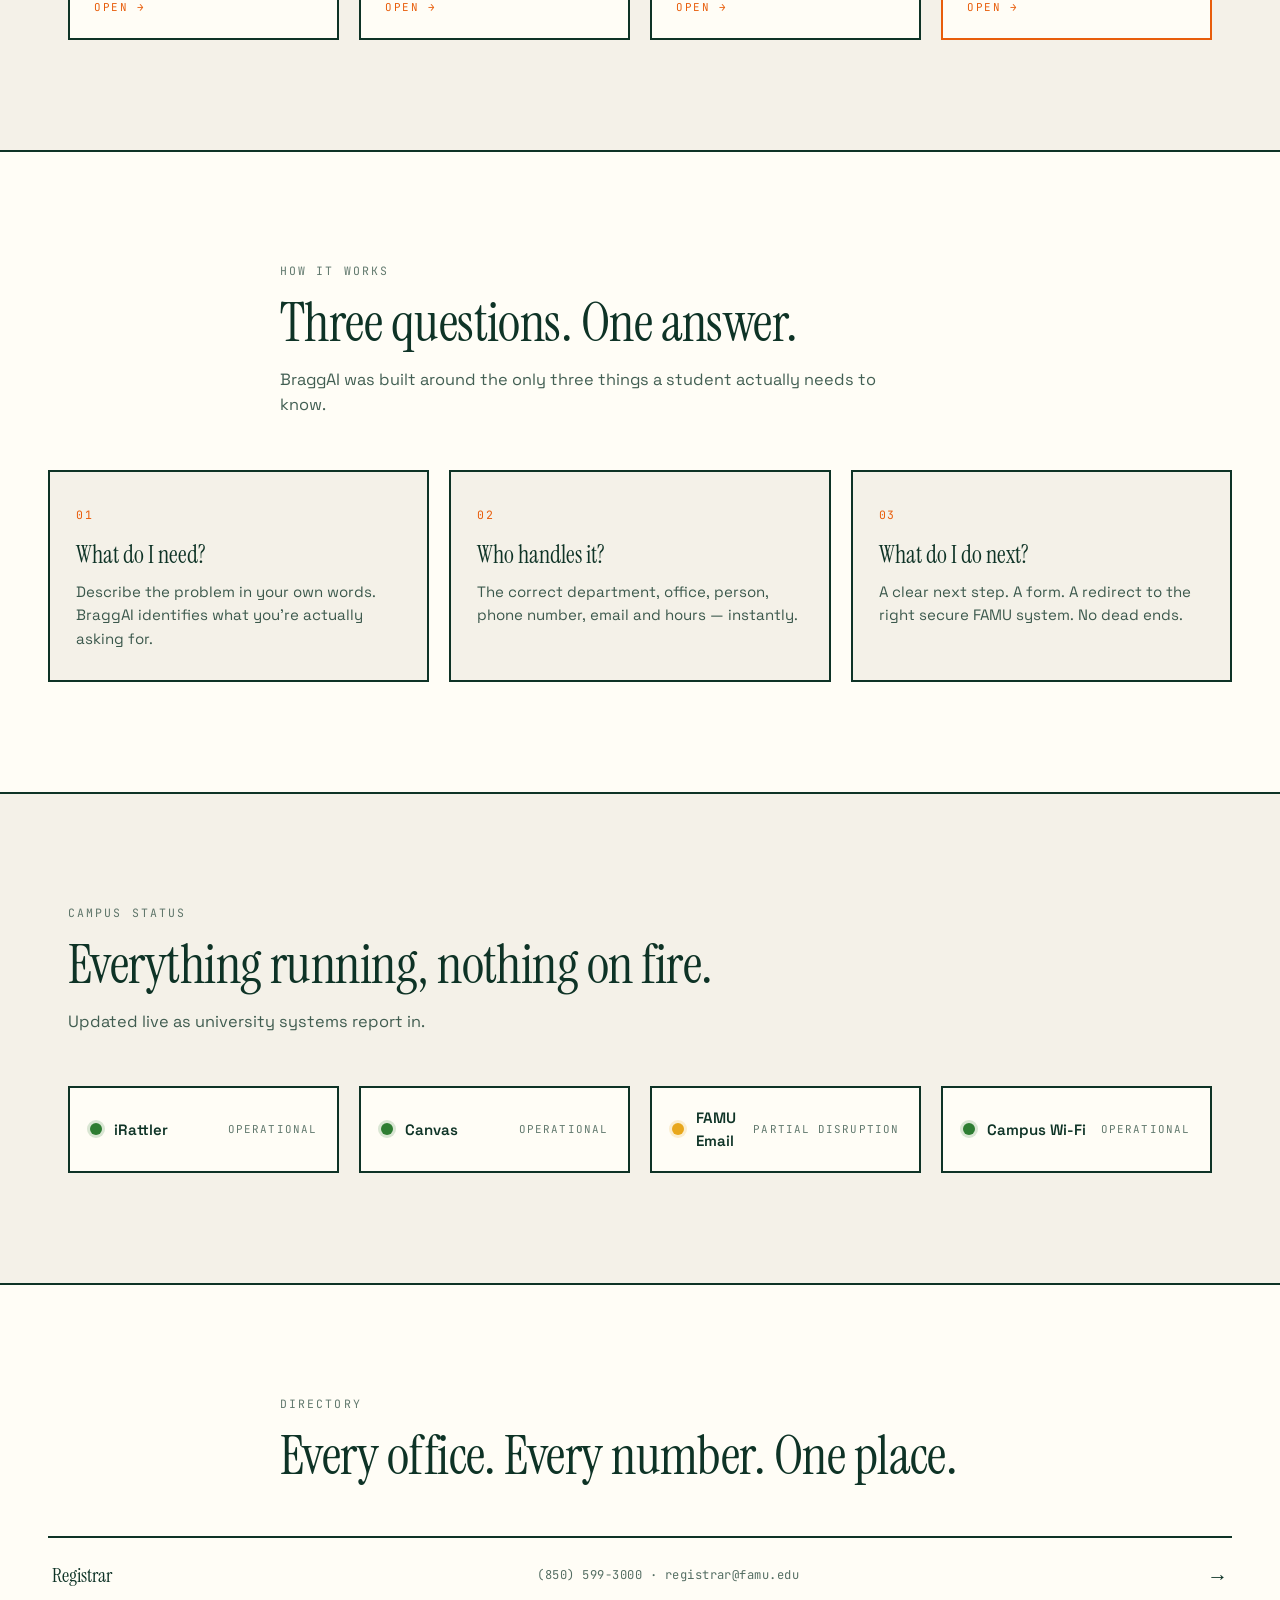
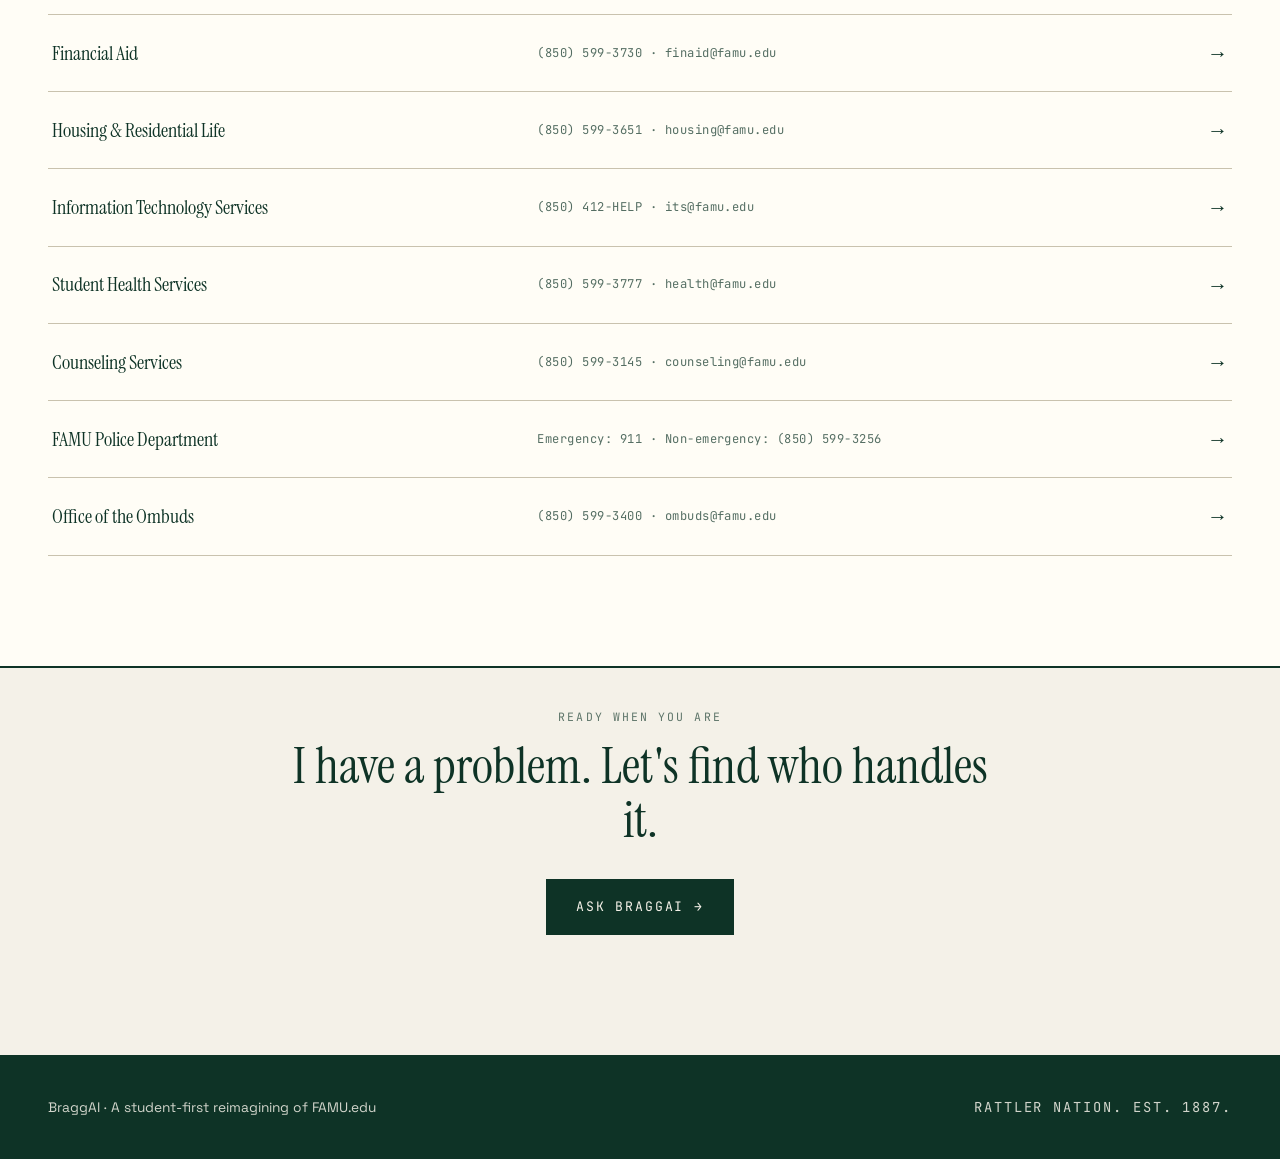
==== commit 7915e7f5: "added auth setup" ====
--- a/index.html
+++ b/index.html
@@ -1,371 +1,402 @@
 <!DOCTYPE html>
 <html lang="en">
 <head>
-  <meta charset="UTF-8" />
-  <meta name="viewport" content="width=device-width, initial-scale=1.0" />
-  <title>BraggAI &mdash; Ask the Set</title>
-  <meta name="description" content="BraggAI is the student resource bot for Florida A&M University. Ask anything about campus &mdash; dining, transit, housing, clubs &mdash; get a straight, verified answer." />
-  <link rel="icon" href="data:image/svg+xml,%3Csvg xmlns='http://www.w3.org/2000/svg' viewBox='0 0 100 100'%3E%3Crect width='100' height='100' rx='14' fill='%230e3326'/%3E%3Ctext x='50' y='72' font-size='62' font-family='Georgia,serif' fill='%23f06414' text-anchor='middle'%3E%3F%3C/text%3E%3C/svg%3E" />
-  <link rel="preconnect" href="https://fonts.googleapis.com" />
-  <link rel="preconnect" href="https://fonts.gstatic.com" crossorigin />
-  <link href="https://fonts.googleapis.com/css2?family=Fraunces:ital,opsz,wght@0,9..144,300..900;1,9..144,300..900&family=JetBrains+Mono:wght@400;500;700&family=Space+Grotesk:wght@300..700&display=swap" rel="stylesheet" />
-  <link rel="stylesheet" href="css/styles.css" />
-  <noscript><style>.reveal{opacity:1;transform:none}</style></noscript>
+<meta charset="UTF-8" />
+<meta name="viewport" content="width=device-width, initial-scale=1.0" />
+<title>BraggAI — The Digital Front Door to FAMU</title>
+<meta name="description" content="Ask anything about FAMU. Find the right office, the right form, the right person — instantly." />
+
+<link rel="preconnect" href="https://fonts.googleapis.com">
+<link rel="preconnect" href="https://fonts.gstatic.com" crossorigin>
+<link href="https://fonts.googleapis.com/css2?family=Instrument+Serif:ital@0;1&family=Space+Grotesk:wght@400;500;600;700&family=JetBrains+Mono:wght@400;500;700&display=swap" rel="stylesheet">
+
+<link rel="stylesheet" href="css/styles.css" />
 </head>
 <body>
 
-<!-- TICKER TAPE -->
-<div class="ticker-tape" role="presentation">
-  <div class="ticker-track" id="ticker-track"><!-- seeded by js --></div>
-</div>
-
-<!-- NAV -->
-<header class="nav wrap">
-  <a class="wordmark" href="#top" aria-label="BraggAI home">
-    <span class="wm">BRAGGA</span><span class="wm wm-dot">&#183;</span><span class="wm wm-orange">I</span>
-    <span class="wm-sub">STUDENT BOT &#183; THE SET</span>
-  </a>
-  <nav class="nav-links" aria-label="Primary">
-    <a href="#index">the index</a>
-    <a href="#how">how it works</a>
-    <a href="#proof">proof</a>
-    <a href="#faq">faq</a>
-  </nav>
-  <a class="btn btn-nav" href="#try">TRY BRAGGAI &#8594;</a>
+<!-- ============================================================
+     NAV
+     ============================================================ -->
+<header class="nav">
+  <div class="nav-inner">
+    <a href="#" class="brand">
+      <span class="brand-mark">B</span>
+      <span class="brand-name">BraggAI</span>
+      <span class="brand-sub">FAMU</span>
+    </a>
+
+    <nav class="nav-links" aria-label="Primary">
+      <a href="#how">How it works</a>
+      <a href="#resources">Resources</a>
+      <a href="#departments">Departments</a>
+      <a href="#status">Campus status</a>
+    </nav>
+
+    <div class="nav-actions">
+      <button class="btn btn-nav btn-auth" id="auth-open" type="button">LOG IN</button>
+      <a href="#ask" class="btn btn-primary btn-nav">TRY BRAGGAI</a>
+    </div>
+  </div>
 </header>
 
-<main id="top">
-
-  <!-- HERO -->
-  <section class="hero">
-    <div class="wrap hero-cols">
-      <div class="hero-left">
-        <p class="eyebrow reveal">FAMU STUDENT RESOURCE &#183; EST. TALLAHASSEE, FL</p>
-
-        <h1 class="hero-title reveal">
-          Ask the Set.<br />
-          Get a <span class="hl">straight</span> answer.
-        </h1>
-
-        <p class="hero-sub reveal">
-          BraggAI is the on-campus bot that actually knows FAMU &mdash; dining hall
-          hours, shuttle routes, club tables, library quiet floors, and who to
-          email when the printer eats your paper. No rabbit holes. No
-          <em>&ldquo;as an AI&hellip;&rdquo;</em> No guesswork.
+<main>
+
+  <!-- ============================================================
+       HERO / ASK
+       ============================================================ -->
+  <section class="hero" id="ask">
+    <div class="hero-grain" aria-hidden="true"></div>
+    <div class="hero-inner">
+      <p class="eyebrow">Florida A&amp;M University · Digital Front Door</p>
+
+      <h1 class="hero-title">
+        <span class="line">Don't navigate</span>
+        <span class="line line-accent">the university.</span>
+        <span class="line">Let it navigate <em>for you.</em></span>
+      </h1>
+
+      <p class="hero-lede">
+        Ask anything in plain language. BraggAI finds the right office, the right form,
+        the right phone number — and tells you exactly what to do next.
+      </p>
+
+      <form class="ask" id="ask-form" autocomplete="off">
+        <div class="ask-bar">
+          <span class="ask-mark" aria-hidden="true">↳</span>
+          <input
+            type="text"
+            id="ask-input"
+            name="q"
+            placeholder="Ask anything about FAMU…"
+            aria-label="Ask anything about FAMU"
+            required
+          />
+          <button type="submit" class="btn btn-primary ask-submit">Ask →</button>
+        </div>
+
+        <div class="ask-chips" aria-label="Example questions">
+          <button type="button" class="chip" data-q="I can't register for my class.">I can't register for my class.</button>
+          <button type="button" class="chip" data-q="Who do I contact about financial aid?">Who handles financial aid?</button>
+          <button type="button" class="chip" data-q="I have a registration hold.">I have a registration hold.</button>
+          <button type="button" class="chip" data-q="Where do I get my transcript?">Where do I get my transcript?</button>
+          <button type="button" class="chip" data-q="I emailed an office and nobody responded.">Nobody responded to my email.</button>
+        </div>
+      </form>
+
+      <div class="ask-answer" id="ask-answer" hidden>
+        <div class="answer-head">
+          <p class="eyebrow" id="answer-source">Source</p>
+          <button type="button" class="answer-close" id="answer-close" aria-label="Close answer">×</button>
+        </div>
+        <p class="answer-body" id="answer-body"></p>
+        <div class="answer-actions" id="answer-actions"></div>
+      </div>
+    </div>
+  </section>
+
+  <!-- ============================================================
+       QUICK ACCESS
+       ============================================================ -->
+  <section class="section" id="resources">
+    <div class="section-head">
+      <p class="eyebrow">Quick access</p>
+      <h2 class="section-title">Where do you need to go?</h2>
+      <p class="section-lede">
+        Eight doors. Every one of them leads to the right person.
+      </p>
+    </div>
+
+    <div class="grid grid-4">
+      <a class="card" href="#">
+        <span class="card-icon" aria-hidden="true">🎓</span>
+        <h3 class="card-title">Academics</h3>
+        <p class="card-body">Classes, registration, advising, degree requirements, transcripts, graduation.</p>
+        <span class="card-cta">Open →</span>
+      </a>
+
+      <a class="card" href="#">
+        <span class="card-icon" aria-hidden="true">💰</span>
+        <h3 class="card-title">Financial Aid</h3>
+        <p class="card-body">FAFSA, scholarships, disbursement, verification, financial holds and contacts.</p>
+        <span class="card-cta">Open →</span>
+      </a>
+
+      <a class="card" href="#">
+        <span class="card-icon" aria-hidden="true">🏠</span>
+        <h3 class="card-title">Housing</h3>
+        <p class="card-body">Residence halls, applications, maintenance, dining and residential resources.</p>
+        <span class="card-cta">Open →</span>
+      </a>
+
+      <a class="card" href="#">
+        <span class="card-icon" aria-hidden="true">💻</span>
+        <h3 class="card-title">Technology</h3>
+        <p class="card-body">FAMU email, Canvas, iRattler, Wi-Fi, accounts and IT support.</p>
+        <span class="card-cta">Open →</span>
+      </a>
+
+      <a class="card" href="#">
+        <span class="card-icon" aria-hidden="true">📄</span>
+        <h3 class="card-title">Registrar</h3>
+        <p class="card-body">Registration, transcripts, enrollment verification, records and forms.</p>
+        <span class="card-cta">Open →</span>
+      </a>
+
+      <a class="card" href="#">
+        <span class="card-icon" aria-hidden="true">❤️</span>
+        <h3 class="card-title">Student Support</h3>
+        <p class="card-body">Counseling, health, accessibility, student affairs and career services.</p>
+        <span class="card-cta">Open →</span>
+      </a>
+
+      <a class="card" href="#">
+        <span class="card-icon" aria-hidden="true">⚖️</span>
+        <h3 class="card-title">Complaints &amp; Appeals</h3>
+        <p class="card-body">Grievances, academic complaints, Ombuds resources and escalation paths.</p>
+        <span class="card-cta">Open →</span>
+      </a>
+
+      <a class="card card-alert" href="#">
+        <span class="card-icon" aria-hidden="true">🚨</span>
+        <h3 class="card-title">Safety</h3>
+        <p class="card-body">Emergency info, campus police, alerts, crisis resources and safety procedures.</p>
+        <span class="card-cta">Open →</span>
+      </a>
+    </div>
+  </section>
+
+  <!-- ============================================================
+       HOW IT WORKS
+       ============================================================ -->
+  <section class="section section-alt" id="how">
+    <div class="section-head">
+      <p class="eyebrow">How it works</p>
+      <h2 class="section-title">Three questions. One answer.</h2>
+      <p class="section-lede">
+        BraggAI was built around the only three things a student actually needs to know.
+      </p>
+    </div>
+
+    <div class="grid grid-3">
+      <article class="step">
+        <span class="step-num">01</span>
+        <h3 class="step-title">What do I need?</h3>
+        <p class="step-body">
+          Describe the problem in your own words. BraggAI identifies what you're actually asking for.
         </p>
-
-        <div class="hero-cta reveal">
-          <a class="btn btn-primary" href="#try">ASK A QUESTION &#8594;</a>
-          <p class="hero-cta-note"><span class="sq">&#9632;</span> 100% anonymous &#183; no student ID stored</p>
-        </div>
-
-        <dl class="hero-stats reveal">
-          <div class="stat">
-            <dt>answers on file</dt>
-            <dd><span class="count" data-count="4120">0</span></dd>
-          </div>
-          <div class="stat">
-            <dt>verified sources</dt>
-            <dd><span class="count" data-count="186">0</span></dd>
-          </div>
-          <div class="stat">
-            <dt>avg. reply time</dt>
-            <dd>t+<span class="count" data-count="4.3" data-decimals="1">0</span>s</dd>
-          </div>
-          <div class="stat">
-            <dt>official ratio</dt>
-            <dd>0<span class="ghost">.00</span></dd>
-          </div>
-        </dl>
+      </article>
+
+      <article class="step">
+        <span class="step-num">02</span>
+        <h3 class="step-title">Who handles it?</h3>
+        <p class="step-body">
+          The correct department, office, person, phone number, email and hours — instantly.
+        </p>
+      </article>
+
+      <article class="step">
+        <span class="step-num">03</span>
+        <h3 class="step-title">What do I do next?</h3>
+        <p class="step-body">
+          A clear next step. A form. A redirect to the right secure FAMU system. No dead ends.
+        </p>
+      </article>
+    </div>
+  </section>
+
+  <!-- ============================================================
+       CAMPUS STATUS
+       ============================================================ -->
+  <section class="section" id="status">
+    <div class="section-head">
+      <p class="eyebrow">Campus status</p>
+      <h2 class="section-title">Everything running, nothing on fire.</h2>
+      <p class="section-lede">Updated live as university systems report in.</p>
+    </div>
+
+    <div class="grid grid-4">
+      <div class="status">
+        <span class="status-dot is-ok"></span>
+        <span class="status-name">iRattler</span>
+        <span class="status-state">Operational</span>
       </div>
-
-      <div class="hero-right reveal">
-        <figure class="teletype-card">
-          <figcaption class="teletype-head">
-            <span class="rec-dot" aria-hidden="true"></span>
-            bragga/ask &mdash; live session
-            <span class="teletype-id">CH-001</span>
-          </figcaption>
-          <div class="teletype-body" id="teletype" aria-live="polite"></div>
-          <div class="teletype-foot">
-            <span class="cursor-block" aria-hidden="true"></span>
-            <span class="blind-text">type to connect&hellip;</span>
-          </div>
-        </figure>
-        <p class="scrawly" aria-hidden="true">&#8599; students type that. we&rsquo;ve answered it.</p>
+      <div class="status">
+        <span class="status-dot is-ok"></span>
+        <span class="status-name">Canvas</span>
+        <span class="status-state">Operational</span>
       </div>
-    </div>
-  </section><!-- MARQUEE -->
-  <section class="marquee" aria-hidden="true">
-    <div class="marquee-track">
-      <div class="marquee-row">
-        <span>RATTLER PRIDE</span><b>&#10035;</b><span>DIGNITY &amp; DIVINE SPIRIT</span><b>&#10035;</b><span>ORANGE &amp; GREEN</span><b>&#10035;</b><span>FAMU HI</span><b>&#10035;</b><span>HIGH OVER THE SET</span><b>&#10035;</b><span>RATTLERS KNOCK</span><b>&#10035;</b><span>THE SET &rsquo;26</span><b>&#10035;</b>
+      <div class="status">
+        <span class="status-dot is-warn"></span>
+        <span class="status-name">FAMU Email</span>
+        <span class="status-state">Partial disruption</span>
       </div>
-      <div class="marquee-row">
-        <span>RATTLER PRIDE</span><b>&#10035;</b><span>DIGNITY &amp; DIVINE SPIRIT</span><b>&#10035;</b><span>ORANGE &amp; GREEN</span><b>&#10035;</b><span>FAMU HI</span><b>&#10035;</b><span>HIGH OVER THE SET</span><b>&#10035;</b><span>RATTLERS KNOCK</span><b>&#10035;</b><span>THE SET &rsquo;26</span><b>&#10035;</b>
+      <div class="status">
+        <span class="status-dot is-ok"></span>
+        <span class="status-name">Campus Wi-Fi</span>
+        <span class="status-state">Operational</span>
       </div>
     </div>
-    <span class="marquee-tag">TALLAHASSEE, FL &bull; WET SEASON EDITION</span>
-  </section>
-
-  <!-- CH.01 THE INDEX -->
-  <section class="index" id="index">
-    <div class="wrap">
-      <header class="section-head reveal">
-        <p class="eyebrow">CH.01 &mdash; The Index</p>
-        <h2>Six things you will <span class="ital">actually</span> ask about</h2>
-        <p class="section-lede">Every answer is filed, verified, and stamped. If it isn&rsquo;t in the index yet, we&rsquo;re adding it by Friday.</p>
-      </header>
-
-      <div class="card-grid">
-        <a href="#try" class="card card-wide reveal">
-          <span class="card-no">01</span>
-          <h3>Housing &amp; move-in</h3>
-          <p>Palmetto Phase check-in windows, RA office hours, who to email about a broken AC in Tallahassee August, and the residency packet you actually need.</p>
-          <span class="card-arrow">&#8594;</span>
-        </a>
-        <a href="#try" class="card reveal">
-          <span class="card-no">02</span>
-          <h3>Dining &amp; Rattler Bucks</h3>
-          <p>Meal plan windows, the $6 lunch rotation, dining hall menus, and how to stop your roommate bleeding your last $3.50.</p>
-          <span class="card-arrow">&#8594;</span>
-        </a>
-        <a href="#try" class="card reveal">
-          <span class="card-no">03</span>
-          <h3>Transit &amp; parking</h3>
-          <p>Star Metro run times, shuttle loops, garage badge scanners, and the endlessly mystical Purple Zone.</p>
-          <span class="card-arrow">&#8594;</span>
-        </a>
-        <a href="#try" class="card reveal">
-          <span class="card-no">04</span>
-          <h3>Academics &amp; advisers</h3>
-          <p>Drop dates, registrar forms, tutoring hubs per college, and how to finally decode a degree audit.</p>
-          <span class="card-arrow">&#8594;</span>
-        </a>
-        <a href="#try" class="card reveal">
-          <span class="card-no">05</span>
-          <h3>Friends, clubs &amp; events</h3>
-          <p>CLUB meetings, OOPS, career fairs, step-show entry details, and full game-day logistics on Bragg.</p>
-          <span class="card-arrow">&#8594;</span>
-        </a>
-        <a href="#try" class="card reveal">
-          <span class="card-no">06</span>
-          <h3>Health &amp; safety</h3>
-          <p>Student Health Services hours, the counseling line, Safe Ride, and a first-contact walkthrough when you don&rsquo;t know who to call.</p>
-          <span class="card-arrow">&#8594;</span>
-        </a>
-      </div>
-    </div>
-  </section>
-
-  <!-- CH.02 HOW -->
-  <section class="how" id="how">
-    <div class="wrap">
-      <header class="section-head reveal">
-        <p class="eyebrow">CH.02 &mdash; How it works</p>
-        <h2>Closer to a campus insider<br />than a search engine</h2>
-      </header>
-
-      <ol class="steps">
-        <li class="step reveal">
-          <span class="step-no">01</span>
-          <h3>Ask in plain words</h3>
-          <p>Type like you&rsquo;re texting your roommate, not writing an email to the dean. BraggAI reads it like a local.</p>
-        </li>
-        <li class="step reveal">
-          <span class="step-no">02</span>
-          <h3>Checked on the ground</h3>
-          <p>Answers are cross-checked against official FAMU pages, bulletin boards, and staff-verified info &mdash; then stamped with a confidence level. We prefer &ldquo;let me walk upstairs and see.&rdquo;</p>
-        </li>
-        <li class="step reveal">
-          <span class="step-no">03</span>
-          <h3>Answer, fast</h3>
-          <p>Most replies land in seconds with the exact building, phone line, and next step. Sources listed, so you can verify the hype.</p>
-        </li>
-      </ol>
-    </div>
-  </section><!-- CH.03 THE THREAD -->
-  <section class="thread" id="thread">
-    <div class="wrap">
-      <header class="section-head reveal">
-        <p class="eyebrow">CH.03 &mdash; The Thread</p>
-        <h2>You talk. We answer.<br />Here&rsquo;s the receipt.</h2>
-      </header>
-
-      <div class="thread-layout">
-        <div class="receipt reveal" aria-label="Sample BraggAI conversation">
-          <div class="receipt-head">
-            <span>BRAGGAI &mdash; SESSION #9713</span>
-            <span>THE SET / TALLAHASSEE</span>
-          </div>
-          <div class="receipt-row receipt-q"><span class="r-big">YOU</span> best place to eat under six dollars</div>
-          <div class="receipt-punch">&#9632;&#9632;&#9632;&#9632;</div>
-          <div class="receipt-row">
-            <span class="r-big">BRAGG</span>
-            <span class="r-answer">
-              Three runners, depending on the day.
-              <span class="r-inline">1)</span> The Snack Bar on Gamble St. &mdash; the &ldquo;mini&rdquo; plate, $5.50, real meat,
-              open till 9. <span class="r-inline">2)</span> Orange Avenue Market&rsquo;s 4 PM hot bar at $6 &mdash; go after a rush, portions get generous.
-              <span class="r-inline">3)</span> The Commons pizza window while meal plans are closed.
-              All verified today, noon.
-            </span>
-          </div>
-          <div class="receipt-row receipt-src">
-            <span class="r-big">SRC</span> famu dining seasonal menu &#183; updated 09/11 &nbsp;|&nbsp; <b>stamp: HIGH</b>
-          </div>
-          <div class="receipt-row receipt-sig">
-            <span>NO MODEL WAS HALLUCINATED DURING THIS ANSWER.</span>
-            <span class="r-time">t=0.8s</span>
-          </div>
-        </div>
-
-        <div class="thread-side reveal">
-          <p class="thread-side-kicker">THE HOUSE RULES</p>
-          <ul class="rules">
-            <li><span class="rule-no">R1</span><p><b>Plain text, always.</b> BraggAI answers like a person at a front desk, not a press release.</p></li>
-            <li><span class="rule-no">R2</span><p><b>Source stamp on everything.</b> If it can&rsquo;t be verified, it says&hellip; &ldquo;unverified &mdash; ask the front desk, second floor.&rdquo;</p></li>
-            <li><span class="rule-no">R3</span><p><b>Updates weekly.</b> Refreshed with the academic calendar, not a press release cycle.</p></li>
-            <li><span class="rule-no">R4</span><p><b>No &ldquo;as an AI&rdquo; essays.</b> If it needs two paragraphs, it gets trimmed to two lines.</p></li>
-          </ul>
-          <a class="btn btn-line" href="#try">SEE IT LIVE &#8595;</a>
-        </div>
-      </div>
-    </div>
-  </section>
-
-  <!-- CH.04 PROOF -->
-  <section class="proof" id="proof">
-    <div class="wrap">
-      <header class="section-head reveal">
-        <p class="eyebrow">CH.04 &mdash; Proof</p>
-        <h2>The rattlers who stopped asking the group chat</h2>
-      </header>
-
-      <div class="proof-grid">
-        <figure class="testimonial reveal">
-          <figcaption class="t-head">K. &rsquo;28 <span class="t-tag">PRE-MED</span></figcaption>
-          <blockquote>&ldquo;I asked where the July graduation proofs were and got the exact building, floor, and email in one message. My advisor stared at me.&rdquo;</blockquote>
-          <p class="t-stamp">stamp: real human</p>
-        </figure>
-        <figure class="testimonial reveal">
-          <figcaption class="t-head">D. &rsquo;27 <span class="t-tag">CEEN</span></figcaption>
-          <blockquote>&ldquo;BraggAI is the only reason I found out about the Commons taco window. That is a top-five dining discovery of my life.&rdquo;</blockquote>
-          <p class="t-stamp">stamp: real human</p>
-        </figure>
-        <figure class="testimonial reveal">
-          <figcaption class="t-head">J. &rsquo;29 <span class="t-tag">SHUTTLE NOVICE</span></figcaption>
-          <blockquote>&ldquo;First week here, asked &lsquo;what is this purple zone situation.&rsquo; Got parking history, the scanner etiquette, and a map link. Sorted.&rdquo;</blockquote>
-          <p class="t-stamp">stamp: real human</p>
-        </figure>
-      </div>
-    </div>
-  </section><!-- CH.05 FAQ -->
-  <section class="faq" id="faq">
-    <div class="wrap faq-wrap">
-      <header class="section-head reveal">
-        <p class="eyebrow">CH.05 &mdash; FAQ</p>
-        <h2>The four questions<br />about the bot</h2>
-      </header>
-
-      <div class="faq-list" id="faq-list">
-        <details class="faq-item reveal">
-          <summary><span class="faq-q">Is this the official FAMU bot?</span><span class="faq-plus">+</span></summary>
-          <p>No. BraggAI is an unofficial, student-made resource project. It is not operated by Florida A&amp;M University and is not endorsed by the university. Think of it as a really well-read hall mate.</p>
-        </details>
-        <details class="faq-item reveal">
-          <summary><span class="faq-q">Is my identity kept private?</span><span class="faq-plus">+</span></summary>
-          <p>Sessions are anonymous. We do not collect student IDs, emails, or history that ties a question to a person. We keep aggregate counts &mdash; like &ldquo;4120 answers on file&rdquo; &mdash; and nothing more.</p>
-        </details>
-        <details class="faq-item reveal">
-          <summary><span class="faq-q">How current is the information?</span><span class="faq-plus">+</span></summary>
-          <p>Every answer carries a source and a date-stamp. Sources are cross-checked against official FAMU pages and staff-verified bulletins, then refreshed weekly against the academic calendar. Semester changes &mdash; dining hours, shuttle runs, game-day roads &mdash; get priority re-checks.</p>
-        </details>
-        <details class="faq-item reveal">
-          <summary><span class="faq-q">I found a wrong answer. What do I do?</span><span class="faq-plus">+</span></summary>
-          <p>Flag it. There&rsquo;s a correction slip on every answer card. Each flag is read by a human, week-of. The title for the semester belongs to whoever files the best correction.</p>
-        </details>
-      </div>
-    </div>
-  </section>
-
-  <!-- CH.06 TRY -->
-  <section class="try" id="try">
-    <div class="wrap">
-      <div class="try-frame reveal">
-        <p class="eyebrow ey-light">CH.06 &mdash; Joining the Set</p>
-        <h2>Ask anything.<br />Get a real answer.</h2>
-        <p class="try-sub">Anonymous. Fast. Stamped with sources. Built for FAMU students and no one else.</p>
-
-        <form class="ask-box" id="ask-box" autocomplete="off">
-          <label class="sr-only" for="ask-input">Ask BraggAI a question</label>
-          <input id="ask-input" name="ask" type="text" placeholder="e.g. when is the last shuttle on game day?" />
-          <button type="submit" class="btn btn-send">ASK <span class="arrows">&#8594;</span></button>
-        </form>
-
-        <div class="ask-reply" id="ask-reply" aria-live="polite"></div>
-
-        <p class="try-foot">
-          <span class="sq">&#9632;</span> BRAVO FILES KEEP ACCUMULATING. RATTLER PRIDE INTACT.
-        </p>
-      </div>
+  </section>
+
+  <!-- ============================================================
+       DEPARTMENTS
+       ============================================================ -->
+  <section class="section section-alt" id="departments">
+    <div class="section-head">
+      <p class="eyebrow">Directory</p>
+      <h2 class="section-title">Every office. Every number. One place.</h2>
+    </div>
+
+    <div class="directory">
+      <a class="dir-row" href="#">
+        <span class="dir-name">Registrar</span>
+        <span class="dir-meta">(850) 599-3000 · registrar@famu.edu</span>
+        <span class="dir-arrow">→</span>
+      </a>
+      <a class="dir-row" href="#">
+        <span class="dir-name">Financial Aid</span>
+        <span class="dir-meta">(850) 599-3730 · finaid@famu.edu</span>
+        <span class="dir-arrow">→</span>
+      </a>
+      <a class="dir-row" href="#">
+        <span class="dir-name">Housing &amp; Residential Life</span>
+        <span class="dir-meta">(850) 599-3651 · housing@famu.edu</span>
+        <span class="dir-arrow">→</span>
+      </a>
+      <a class="dir-row" href="#">
+        <span class="dir-name">Information Technology Services</span>
+        <span class="dir-meta">(850) 412-HELP · its@famu.edu</span>
+        <span class="dir-arrow">→</span>
+      </a>
+      <a class="dir-row" href="#">
+        <span class="dir-name">Student Health Services</span>
+        <span class="dir-meta">(850) 599-3777 · health@famu.edu</span>
+        <span class="dir-arrow">→</span>
+      </a>
+      <a class="dir-row" href="#">
+        <span class="dir-name">Counseling Services</span>
+        <span class="dir-meta">(850) 599-3145 · counseling@famu.edu</span>
+        <span class="dir-arrow">→</span>
+      </a>
+      <a class="dir-row" href="#">
+        <span class="dir-name">FAMU Police Department</span>
+        <span class="dir-meta">Emergency: 911 · Non-emergency: (850) 599-3256</span>
+        <span class="dir-arrow">→</span>
+      </a>
+      <a class="dir-row" href="#">
+        <span class="dir-name">Office of the Ombuds</span>
+        <span class="dir-meta">(850) 599-3400 · ombuds@famu.edu</span>
+        <span class="dir-arrow">→</span>
+      </a>
+    </div>
+  </section>
+
+  <!-- ============================================================
+       CTA
+       ============================================================ -->
+  <section class="section cta">
+    <div class="cta-inner">
+      <p class="eyebrow">Ready when you are</p>
+      <h2 class="cta-title">I have a problem. Let's find who handles it.</h2>
+      <a href="#ask" class="btn btn-primary btn-lg">Ask BraggAI →</a>
     </div>
   </section>
 
 </main>
 
-<!-- FOOTER -->
 <footer class="footer">
-  <div class="wrap">
-    <div class="footer-top">
-      <p class="footer-wordmark">BRAGGA<span class="orange">·</span>I</p>
-      <p class="footer-tag">A STUDENT BOT FOR THE SET.<br />MADE AT THE CORNER OF WAHNISH &amp; MLK.</p>
-      <a class="btn btn-foot" href="#top">BACK TO TOP &#8593;</a>
-    </div>
-
-    <div class="footer-mid">
-      <div class="footer-ch">
-        <p class="footer-ch-head">THE INDEX</p>
-        <ul>
-          <li><a href="#index">Housing &amp; move-in</a></li>
-          <li><a href="#index">Dining &amp; Rattler Bucks</a></li>
-          <li><a href="#index">Transit &amp; parking</a></li>
-          <li><a href="#index">Health &amp; safety</a></li>
-        </ul>
-      </div>
-      <div class="footer-ch">
-        <p class="footer-ch-head">THE BOT</p>
-        <ul>
-          <li><a href="#how">How it works</a></li>
-          <li><a href="#thread">The thread</a></li>
-          <li><a href="#faq">FAQ</a></li>
-          <li><a href="#try">Try BraggAI</a></li>
-        </ul>
-      </div>
-      <div class="footer-ch">
-        <p class="footer-ch-head">OUTSIDE THE SET</p>
-        <ul>
-          <li><a href="https://www.famu.edu" target="_blank" rel="noopener">famu.edu ↗</a></li>
-          <li><a href="https://www.famu.edu/healthandsafety" target="_blank" rel="noopener">FAMU alerts ↗</a></li>
-        </ul>
-      </div>
-      <div class="footer-direct">
-        <p class="footer-ch-head">EMERGENCY / DIRECT</p>
-        <ul>
-          <li>FAMU Police — <a href="tel:+18505994256">850.599.3256</a></li>
-          <li>Safe Ride — <a href="tel:+18505993120">850.599.3120</a></li>
-          <li>Counseling Services — <a href="tel:+18505992494">850.599.2494</a>&nbsp;(24h)</li>
-        </ul>
-        <p class="footer-note">An unofficial student project. Not affiliated with or endorsed by Florida A&amp;M University. Colored orange &amp; green out of respect.</p>
-      </div>
-    </div>
-
-    <div class="footer-bottom">
-      <p>&copy; <span id="year">2026</span> BRAGGAI&hellip; BE KIND. READ THE ROOM. DRINK WATER.</p>
-      <p>PRINTED ON THE SET &mdash; WET SEASON EDITION &rsquo;26</p>
-    </div>
+  <div class="footer-inner">
+    <p>BraggAI · A student-first reimagining of FAMU.edu</p>
+    <p class="footer-small">Rattler Nation. Est. 1887.</p>
   </div>
 </footer>
 
-<script src="js/main.js"></script>
+<!-- ============================================================
+     AUTH MODAL
+     ============================================================ -->
+<div class="auth-overlay" id="auth-overlay" aria-hidden="true">
+  <div class="auth-modal" role="dialog" aria-modal="true" aria-labelledby="auth-title">
+
+    <button class="auth-close" id="auth-close" type="button" aria-label="Close">
+      <span></span><span></span>
+    </button>
+
+    <div class="auth-tabs">
+      <button class="auth-tab is-active" type="button" data-tab="login">Log in</button>
+      <button class="auth-tab" type="button" data-tab="signup">Sign up</button>
+    </div>
+
+    <!-- LOGIN -->
+    <form class="auth-panel is-active" id="auth-login" data-panel="login" novalidate>
+      <p class="eyebrow">Welcome back</p>
+      <h2 class="auth-title" id="auth-title">Log in to BraggAI</h2>
+
+      <label class="auth-field">
+        <span>Email</span>
+        <input type="email" name="email" id="login-email" autocomplete="email" placeholder="you@famu.edu" required>
+      </label>
+
+      <label class="auth-field">
+        <span>Password</span>
+        <input type="password" name="password" id="login-password" autocomplete="current-password" placeholder="••••••••" required>
+      </label>
+
+      <p class="auth-error" id="login-error" hidden></p>
+
+      <button type="submit" class="btn btn-primary auth-submit">Log in →</button>
+
+      <p class="auth-foot">
+        No account?
+        <button type="button" class="auth-link" data-goto="signup">Sign up</button>
+      </p>
+    </form>
+
+    <!-- SIGNUP -->
+    <form class="auth-panel" id="auth-signup" data-panel="signup" novalidate>
+      <p class="eyebrow">New here</p>
+      <h2 class="auth-title">Create your account</h2>
+
+      <label class="auth-field">
+        <span>Name</span>
+        <input type="text" name="name" id="signup-name" autocomplete="name" placeholder="Your name" required>
+      </label>
+
+      <label class="auth-field">
+        <span>Email</span>
+        <input type="email" name="email" id="signup-email" autocomplete="email" placeholder="you@famu.edu" required>
+      </label>
+
+      <label class="auth-field">
+        <span>Password</span>
+        <input type="password" name="password" id="signup-password" autocomplete="new-password" placeholder="At least 8 characters" minlength="8" required>
+      </label>
+
+      <p class="auth-error" id="signup-error" hidden></p>
+
+      <button type="submit" class="btn btn-primary auth-submit">Create account →</button>
+
+      <p class="auth-foot">
+        Already have one?
+        <button type="button" class="auth-link" data-goto="login">Log in</button>
+      </p>
+    </form>
+
+    <!-- LOGGED IN -->
+    <div class="auth-panel" id="auth-account" data-panel="account">
+      <p class="eyebrow">Signed in</p>
+      <h2 class="auth-title" id="account-name">—</h2>
+      <p class="auth-email" id="account-email">—</p>
+      <button type="button" class="btn btn-primary auth-submit" id="auth-logout">Log out</button>
+    </div>
+
+  </div>
+</div>
+
+<!-- ============================================================
+     SCRIPTS
+     ============================================================ -->
+<script src="js/auth.js" defer></script>
+<script src="js/main.js" defer></script>
+
 </body>
 </html>
--- a/css/styles.css
+++ b/css/styles.css
@@ -1,153 +1,99 @@
 /* ============================================================
-   BRAGGAI — STUDENT BOT FOR THE SET
-   Design system: "campus field guide / printed matter"
-   Paper cream · Rattler orange · deep green ink · hairline rules
+   BRAGGAI · FAMU — Campus Field Guide
    ============================================================ */
 
 :root {
-  --paper: #F4EEDF;
-  --card: #FBF6E9;
-  --ink: #0E3326;
-  --ink-deep: #0A231A;
-  --orange: #E85D0B;
-  --orange-soft: #F06414;
-  --line: rgba(14, 51, 38, 0.22);
-  --paper-tint: rgba(244, 238, 223, 0.06);
-
-  --serif: "Fraunces", Georgia, serif;
+  --paper:   #F4F1E8;
+  --card:    #FFFDF6;
+  --ink:     #0E3326;
+  --ink-soft:#1C4A38;
+  --orange:  #E85D0B;
+  --orange-2:#B3320A;
+  --line:    #C9C2AE;
+  --ok:      #2E7D32;
+  --warn:    #E8A71C;
+  --bad:     #C0392B;
+
+  --serif:   "Instrument Serif", Georgia, serif;
   --grotesk: "Space Grotesk", system-ui, sans-serif;
-  --mono: "JetBrains Mono", ui-monospace, SFMono-Regular, monospace;
-
-  --pad: clamp(20px, 4.5vw, 48px);
-  --wrap: 1240px;
-}
-
-/* ---------- reset ---------- */
-*, *::before, *::after { box-sizing: border-box; margin: 0; padding: 0; }
+  --mono:    "JetBrains Mono", ui-monospace, monospace;
+
+  --max:     1240px;
+  --gutter:  clamp(20px, 4vw, 48px);
+}
+
+* { box-sizing: border-box; margin: 0; padding: 0; }
 
 html { scroll-behavior: smooth; }
 
 body {
   font-family: var(--grotesk);
+  font-size: 16px;
+  line-height: 1.55;
+  color: var(--ink);
   background: var(--paper);
-  color: var(--ink);
-  line-height: 1.55;
   -webkit-font-smoothing: antialiased;
-  overflow-x: hidden;
-}
-
-/* paper grain */
-body::before {
-  content: "";
-  position: fixed;
-  inset: 0;
-  z-index: 9999;
-  pointer-events: none;
-  opacity: 0.35;
-  background-image: url("data:image/svg+xml,%3Csvg xmlns='http://www.w3.org/2000/svg' width='180' height='180'%3E%3Cfilter id='n'%3E%3CfeTurbulence type='fractalNoise' baseFrequency='0.85' numOctaves='2' stitchTiles='stitch'/%3E%3CfeColorMatrix type='saturate' values='0'/%3E%3CfeComponentTransfer%3E%3CfeFuncA type='linear' slope='0.05'/%3E%3C/feComponentTransfer%3E%3C/filter%3E%3Crect width='100%25' height='100%25' filter='url(%23n)'/%3E%3C/svg%3E");
-}
-
-::selection { background: var(--orange); color: var(--paper); }
-
-:focus-visible { outline: 2px dashed var(--orange); outline-offset: 3px; }
-
-img, svg { display: block; max-width: 100%; }
+}
+
+img { max-width: 100%; display: block; }
+button { font: inherit; color: inherit; background: none; border: none; cursor: pointer; }
 a { color: inherit; text-decoration: none; }
-ul, ol { list-style: none; }
-button { font: inherit; cursor: pointer; background: none; border: 0; color: inherit; }
-
-/* ---------- utilities ---------- */
-.wrap {
-  width: 100%;
-  max-width: var(--wrap);
-  margin-inline: auto;
-  padding-inline: var(--pad);
-}
-
-.sr-only {
-  position: absolute; width: 1px; height: 1px;
-  overflow: hidden; clip: rect(0 0 0 0); white-space: nowrap;
-}
-
-.orange { color: var(--orange); }
-
-/* ---------- buttons / stamps ---------- */
+input { font: inherit; color: inherit; }
+
+/* ---------- typography helpers ---------- */
+.eyebrow {
+  font-family: var(--mono);
+  font-size: 0.72rem;
+  letter-spacing: 0.18em;
+  text-transform: uppercase;
+  opacity: 0.65;
+  margin-bottom: 14px;
+}
+
+.section-title {
+  font-family: var(--serif);
+  font-weight: 400;
+  font-size: clamp(2rem, 4.5vw, 3.4rem);
+  line-height: 1.05;
+  letter-spacing: -0.01em;
+  margin-bottom: 16px;
+}
+
+.section-lede {
+  max-width: 620px;
+  font-size: 1.02rem;
+  opacity: 0.78;
+}
+
+/* ---------- buttons ---------- */
 .btn {
-  display: inline-block;
-  font-family: var(--mono);
-  font-size: 0.78rem;
+  display: inline-flex;
+  align-items: center;
+  gap: 8px;
+  font-family: var(--mono);
+  font-size: 0.74rem;
   letter-spacing: 0.14em;
   text-transform: uppercase;
-  padding: 13px 22px 12px;
-  border: 2px solid var(--ink);
-  color: var(--ink);
+  padding: 12px 20px;
+  border: 2px solid var(--ink);
   background: transparent;
-  transition: transform 0.15s ease, box-shadow 0.15s ease, background 0.15s ease, color 0.15s ease;
-}
-.btn:hover {
-  transform: translate(-3px, -3px);
-  box-shadow: 5px 5px 0 var(--ink);
-}
+  transition: transform 0.14s ease, background 0.14s ease, color 0.14s ease, box-shadow 0.14s ease;
+}
+.btn:hover { transform: translate(-1px, -1px); }
+
 .btn-primary {
+  background: var(--ink);
+  color: var(--paper);
+}
+.btn-primary:hover {
   background: var(--orange);
   color: var(--ink);
-  font-weight: 700;
-  box-shadow: 5px 5px 0 var(--ink);
-}
-.btn-primary:hover { background: var(--paper); }
-
-.btn-nav { padding: 10px 16px 9px; font-size: 0.7rem; }
-
-.btn-line { border-color: var(--line); color: var(--paper); margin-top: 26px; }
-.btn-line:hover { border-color: var(--paper); box-shadow: 5px 5px 0 rgba(244,238,223,0.35); color: var(--orange); }
-
-.btn-foot { border-color: rgba(244,238,223,0.5); color: var(--paper); }
-.btn-foot:hover { background: var(--orange); color: var(--ink); box-shadow: 5px 5px 0 rgba(244,238,223,0.3); border-color: var(--orange); }
-
-/* ---------- eyebrow ---------- */
-.eyebrow {
-  font-family: var(--mono);
-  font-size: 0.72rem;
-  letter-spacing: 0.22em;
-  text-transform: uppercase;
-  color: var(--ink);
-  opacity: 0.75;
-  margin-bottom: 22px;
-  display: flex;
-  align-items: center;
-  gap: 12px;
-}
-.eyebrow::before {
-  content: "";
-  width: 34px; height: 10px;
-  background: repeating-linear-gradient(90deg, var(--orange) 0 4px, transparent 4px 7px);
-  flex: none;
-}
-
-/* ============================================================
-   TICKER TAPE
-   ============================================================ */
-.ticker-tape {
-  background: var(--ink);
-  color: var(--paper);
-  overflow: hidden;
-  white-space: nowrap;
-  font-family: var(--mono);
-  font-size: 0.72rem;
-  letter-spacing: 0.18em;
-  text-transform: uppercase;
-  border-bottom: 3px solid var(--orange);
-  padding: 8px 0;
-}
-.ticker-track {
-  display: flex;
-  width: max-content;
-  animation: ticker 34s linear infinite;
-}
-.ticker-block { padding-inline: 14px; display: inline-flex; align-items: center; gap: 14px; }
-.ticker-block i { color: var(--orange); font-style: normal; }
-
-@keyframes ticker { from { transform: translateX(0); } to { transform: translateX(-50%); } }
+  box-shadow: 3px 3px 0 var(--ink);
+}
+
+.btn-lg { padding: 16px 28px; font-size: 0.82rem; }
+
+.btn-nav { padding: 10px 16px; }
 
 /* ============================================================
    NAV
@@ -155,791 +101,588 @@
 .nav {
   position: sticky;
   top: 0;
-  z-index: 100;
+  z-index: 500;
+  background: var(--paper);
+  border-bottom: 2px solid var(--ink);
+}
+
+.nav-inner {
+  max-width: var(--max);
+  margin: 0 auto;
+  padding: 16px var(--gutter);
   display: flex;
   align-items: center;
-  justify-content: space-between;
-  gap: 20px;
-  background: var(--paper);
-  border-bottom: 1px solid var(--ink);
-  padding-block: 16px 14px;
-}
-.wordmark {
-  display: block;
+  gap: 32px;
+}
+
+.brand {
+  display: flex;
+  align-items: baseline;
+  gap: 10px;
+  font-family: var(--serif);
+  font-size: 1.4rem;
+}
+.brand-mark {
+  display: inline-grid;
+  place-items: center;
+  width: 34px;
+  height: 34px;
+  background: var(--ink);
+  color: var(--paper);
+  font-family: var(--serif);
+  font-size: 1.2rem;
   line-height: 1;
 }
-.wm {
-  font-family: var(--serif);
-  font-weight: 800;
-  font-size: clamp(1.5rem, 2.4vw, 1.9rem);
-  letter-spacing: -0.01em;
-}
-.wm-dot { color: var(--orange); }
-.wm-orange { color: var(--orange); }
-.wm-sub {
-  display: block;
-  font-family: var(--mono);
-  font-size: 0.6rem;
-  letter-spacing: 0.3em;
-  margin-top: 5px;
-  text-indent: 2px;
-}
+.brand-name { font-weight: 400; }
+.brand-sub {
+  font-family: var(--mono);
+  font-size: 0.68rem;
+  letter-spacing: 0.18em;
+  opacity: 0.6;
+}
+
 .nav-links {
   display: flex;
-  gap: clamp(16px, 2.4vw, 34px);
-  font-family: var(--mono);
-  font-size: 0.74rem;
-  letter-spacing: 0.12em;
-  text-transform: lowercase;
+  gap: 26px;
+  margin-left: auto;
 }
 .nav-links a {
-  position: relative;
-  padding-bottom: 2px;
-}
-.nav-links a::after {
-  content: "";
-  position: absolute;
-  left: 0; bottom: -3px;
-  width: 100%; height: 2px;
-  background: var(--orange);
-  transform: scaleX(0);
-  transform-origin: left;
-  transition: transform 0.2s ease;
-}
-.nav-links a:hover::after { transform: scaleX(1); }
+  font-family: var(--mono);
+  font-size: 0.72rem;
+  letter-spacing: 0.14em;
+  text-transform: uppercase;
+  opacity: 0.7;
+  transition: opacity 0.15s ease, color 0.15s ease;
+}
+.nav-links a:hover { opacity: 1; color: var(--orange); }
+
+.nav-actions { display: flex; gap: 10px; }
+
+@media (max-width: 900px) {
+  .nav-links { display: none; }
+  .nav-actions { margin-left: auto; }
+}
 
 /* ============================================================
    HERO
    ============================================================ */
-.hero { padding: clamp(56px, 8vw, 110px) 0 clamp(48px, 6vw, 84px); }
-.hero-cols {
-  display: grid;
-  grid-template-columns: 1.08fr 0.92fr;
-  gap: clamp(36px, 5vw, 72px);
-  align-items: center;
+.hero {
+  position: relative;
+  padding: clamp(60px, 10vw, 120px) var(--gutter) clamp(60px, 8vw, 100px);
+  overflow: hidden;
+}
+
+.hero-grain {
+  position: absolute;
+  inset: 0;
+  pointer-events: none;
+  opacity: 0.35;
+  background-image:
+    radial-gradient(circle at 15% 20%, rgba(232, 93, 11, 0.10), transparent 45%),
+    radial-gradient(circle at 85% 75%, rgba(14, 51, 38, 0.10), transparent 45%);
+}
+
+.hero-inner {
+  position: relative;
+  max-width: 980px;
+  margin: 0 auto;
+  text-align: center;
 }
 
 .hero-title {
   font-family: var(--serif);
-  font-weight: 750;
-  font-size: clamp(2.9rem, 8.4vw, 5.6rem);
-  line-height: 0.96;
+  font-weight: 400;
+  font-size: clamp(2.4rem, 6.5vw, 5.2rem);
+  line-height: 0.98;
   letter-spacing: -0.02em;
   margin-bottom: 26px;
 }
-.hl {
-  background: var(--orange);
-  color: var(--ink);
-  padding: 0.04em 0.16em 0.08em;
+.hero-title .line { display: block; }
+.hero-title .line-accent { color: var(--orange); font-style: italic; }
+.hero-title em { font-style: italic; color: var(--ink); }
+
+.hero-lede {
+  max-width: 620px;
+  margin: 0 auto 42px;
+  font-size: clamp(1rem, 1.4vw, 1.15rem);
+  opacity: 0.82;
+}
+
+/* ---------- ASK ---------- */
+.ask { max-width: 760px; margin: 0 auto; }
+
+.ask-bar {
+  display: flex;
+  align-items: center;
+  gap: 0;
+  background: var(--card);
+  border: 2px solid var(--ink);
+  padding: 6px 6px 6px 18px;
+  transition: box-shadow 0.18s ease, transform 0.18s ease;
+}
+.ask-bar:focus-within {
+  box-shadow: 6px 6px 0 var(--orange);
+  transform: translate(-2px, -2px);
+}
+.ask-mark {
+  font-family: var(--serif);
+  font-size: 1.4rem;
+  color: var(--orange);
+  margin-right: 12px;
+}
+.ask-bar input {
+  flex: 1;
+  background: transparent;
+  border: none;
+  outline: none;
+  padding: 14px 0;
+  font-size: 1rem;
+}
+.ask-bar input::placeholder { color: rgba(14, 51, 38, 0.42); }
+
+.ask-submit { padding: 12px 22px; }
+
+.ask-chips {
+  display: flex;
+  flex-wrap: wrap;
+  justify-content: center;
+  gap: 8px;
+  margin-top: 20px;
+}
+.chip {
+  font-family: var(--mono);
+  font-size: 0.7rem;
+  letter-spacing: 0.06em;
+  padding: 7px 12px;
+  border: 1.5px solid var(--line);
+  border-radius: 999px;
+  opacity: 0.8;
+  transition: all 0.15s ease;
+}
+.chip:hover {
+  border-color: var(--orange);
+  color: var(--orange);
+  opacity: 1;
+  transform: translateY(-1px);
+}
+
+/* ---------- ASK ANSWER ---------- */
+.ask-answer {
+  max-width: 760px;
+  margin: 32px auto 0;
+  padding: 24px 26px;
+  background: var(--card);
+  border: 2px solid var(--ink);
+  border-left: 6px solid var(--orange);
+  text-align: left;
+  animation: answerIn 0.28s ease;
+}
+@keyframes answerIn {
+  from { opacity: 0; transform: translateY(8px); }
+  to   { opacity: 1; transform: translateY(0); }
+}
+
+.answer-head {
+  display: flex;
+  justify-content: space-between;
+  align-items: center;
+  margin-bottom: 14px;
+}
+.answer-head .eyebrow { margin-bottom: 0; color: var(--orange); opacity: 1; }
+.answer-close {
+  font-size: 1.4rem;
+  line-height: 1;
+  opacity: 0.5;
+  transition: opacity 0.15s ease;
+}
+.answer-close:hover { opacity: 1; color: var(--orange); }
+
+.answer-body {
+  font-size: 1rem;
+  line-height: 1.6;
+  margin-bottom: 20px;
+}
+
+.answer-actions {
+  display: flex;
+  flex-wrap: wrap;
+  gap: 8px;
+}
+.answer-actions .btn {
+  padding: 10px 16px;
+  font-size: 0.68rem;
+}
+
+/* ============================================================
+   SECTIONS
+   ============================================================ */
+.section {
+  padding: clamp(60px, 9vw, 110px) var(--gutter);
+  max-width: var(--max);
+  margin: 0 auto;
+}
+.section-alt {
+  background: var(--card);
+  max-width: none;
+  border-top: 2px solid var(--ink);
+  border-bottom: 2px solid var(--ink);
+}
+.section-alt > * { max-width: var(--max); margin-left: auto; margin-right: auto; }
+
+.section-head { margin-bottom: 52px; max-width: 720px; }
+
+/* ---------- grids ---------- */
+.grid { display: grid; gap: 20px; }
+.grid-3 { grid-template-columns: repeat(3, 1fr); }
+.grid-4 { grid-template-columns: repeat(4, 1fr); }
+
+@media (max-width: 1000px) {
+  .grid-3, .grid-4 { grid-template-columns: repeat(2, 1fr); }
+}
+@media (max-width: 600px) {
+  .grid-3, .grid-4 { grid-template-columns: 1fr; }
+}
+
+/* ---------- cards ---------- */
+.card {
+  display: flex;
+  flex-direction: column;
+  padding: 26px 24px 22px;
+  background: var(--card);
+  border: 2px solid var(--ink);
+  transition: transform 0.16s ease, box-shadow 0.16s ease, border-color 0.16s ease;
+}
+.card:hover {
+  transform: translate(-3px, -3px);
+  box-shadow: 6px 6px 0 var(--ink);
+  border-color: var(--orange);
+}
+
+.card-alert { border-color: var(--orange); }
+.card-alert:hover { box-shadow: 6px 6px 0 var(--orange); }
+
+.card-icon { font-size: 1.6rem; margin-bottom: 16px; line-height: 1; }
+.card-title {
+  font-family: var(--serif);
+  font-weight: 400;
+  font-size: 1.4rem;
+  line-height: 1.1;
+  margin-bottom: 10px;
+}
+.card-body {
+  font-size: 0.9rem;
+  opacity: 0.75;
+  margin-bottom: 22px;
+  flex: 1;
+}
+.card-cta {
+  font-family: var(--mono);
+  font-size: 0.68rem;
+  letter-spacing: 0.14em;
+  text-transform: uppercase;
+  color: var(--orange);
+}
+
+/* ---------- steps ---------- */
+.step {
+  padding: 30px 26px;
+  background: var(--paper);
+  border: 2px solid var(--ink);
+}
+.step-num {
   display: inline-block;
-  transform: rotate(-1.6deg);
-  box-shadow: 4px 4px 0 var(--ink);
-}
-
-.hero-sub {
-  font-size: clamp(1.02rem, 1.5vw, 1.18rem);
-  line-height: 1.62;
-  max-width: 52ch;
-  color: var(--ink);
-}
-.hero-sub em {
-  font-family: var(--serif);
-  font-style: italic;
+  font-family: var(--mono);
+  font-size: 0.72rem;
+  letter-spacing: 0.14em;
+  color: var(--orange);
+  margin-bottom: 18px;
+}
+.step-title {
+  font-family: var(--serif);
+  font-weight: 400;
+  font-size: 1.5rem;
+  line-height: 1.1;
+  margin-bottom: 12px;
+}
+.step-body { font-size: 0.94rem; opacity: 0.8; }
+
+/* ---------- status ---------- */
+.status {
+  display: flex;
+  align-items: center;
+  gap: 12px;
+  padding: 18px 20px;
+  background: var(--card);
+  border: 2px solid var(--ink);
+}
+.status-dot {
+  width: 12px;
+  height: 12px;
+  border-radius: 50%;
+  flex-shrink: 0;
+}
+.status-dot.is-ok   { background: var(--ok);   box-shadow: 0 0 0 3px rgba(46, 125, 50, 0.18); }
+.status-dot.is-warn { background: var(--warn); box-shadow: 0 0 0 3px rgba(232, 167, 28, 0.18); }
+.status-dot.is-bad  { background: var(--bad);  box-shadow: 0 0 0 3px rgba(192, 57, 43, 0.18); }
+
+.status-name {
+  font-weight: 600;
+  font-size: 0.94rem;
+  flex: 1;
+}
+.status-state {
+  font-family: var(--mono);
+  font-size: 0.68rem;
+  letter-spacing: 0.1em;
+  text-transform: uppercase;
+  opacity: 0.65;
+}
+
+/* ---------- directory ---------- */
+.directory {
+  border-top: 2px solid var(--ink);
+}
+.dir-row {
+  display: grid;
+  grid-template-columns: 1fr 1.4fr auto;
+  gap: 24px;
+  align-items: center;
+  padding: 22px 4px;
+  border-bottom: 1px solid var(--line);
+  transition: padding 0.18s ease, background 0.18s ease, color 0.18s ease;
+}
+.dir-row:hover {
+  padding-left: 16px;
+  padding-right: 16px;
+  background: var(--card);
+  color: var(--orange);
+}
+.dir-name {
+  font-family: var(--serif);
+  font-size: 1.25rem;
+}
+.dir-meta {
+  font-family: var(--mono);
+  font-size: 0.76rem;
+  letter-spacing: 0.04em;
+  opacity: 0.7;
+}
+.dir-arrow {
+  font-family: var(--serif);
+  font-size: 1.3rem;
+  transition: transform 0.18s ease;
+}
+.dir-row:hover .dir-arrow { transform: translateX(4px); }
+
+@media (max-width: 720px) {
+  .dir-row { grid-template-columns: 1fr auto; }
+  .dir-meta { grid-column: 1 / -1; order: 3; opacity: 0.6; font-size: 0.72rem; }
+}
+
+/* ---------- CTA ---------- */
+.cta { text-align: center; padding-top: 40px; padding-bottom: 120px; }
+.cta-inner { max-width: 720px; margin: 0 auto; }
+.cta-title {
+  font-family: var(--serif);
+  font-weight: 400;
+  font-size: clamp(2rem, 4.5vw, 3.2rem);
+  line-height: 1.05;
+  margin-bottom: 32px;
+}
+
+/* ---------- FOOTER ---------- */
+.footer {
+  border-top: 2px solid var(--ink);
   background: var(--ink);
   color: var(--paper);
-  padding: 0.05em 0.35em;
-  letter-spacing: 0.01em;
-  white-space: nowrap;
-}
-
-.hero-cta {
-  display: flex;
-  align-items: center;
+  padding: 40px var(--gutter);
+}
+.footer-inner {
+  max-width: var(--max);
+  margin: 0 auto;
+  display: flex;
+  justify-content: space-between;
+  align-items: baseline;
+  gap: 24px;
   flex-wrap: wrap;
-  gap: 22px;
-  margin: 34px 0 40px;
-}
-.hero-cta-note {
+}
+.footer p { font-size: 0.86rem; opacity: 0.85; }
+.footer-small {
   font-family: var(--mono);
   font-size: 0.7rem;
-  letter-spacing: 0.08em;
+  letter-spacing: 0.14em;
+  text-transform: uppercase;
+  opacity: 0.55;
+}
+
+/* ============================================================
+   AUTH
+   ============================================================ */
+.auth-overlay {
+  position: fixed;
+  inset: 0;
+  z-index: 900;
+  display: grid;
+  place-items: center;
+  padding: 24px;
+  background: rgba(10, 35, 26, 0.72);
+  backdrop-filter: blur(6px);
+  opacity: 0;
+  pointer-events: none;
+  transition: opacity 0.22s ease;
+}
+.auth-overlay.is-open {
+  opacity: 1;
+  pointer-events: auto;
+}
+
+.auth-modal {
+  position: relative;
+  width: min(100%, 460px);
+  background: var(--card);
+  border: 2px solid var(--ink);
+  box-shadow: 10px 10px 0 var(--ink);
+  padding: clamp(28px, 5vw, 44px);
+  transform: translateY(14px) scale(0.98);
+  transition: transform 0.26s cubic-bezier(0.2, 0.9, 0.3, 1);
+}
+.auth-overlay.is-open .auth-modal {
+  transform: translateY(0) scale(1);
+}
+
+.auth-close {
+  position: absolute;
+  top: 14px;
+  right: 14px;
+  width: 34px;
+  height: 34px;
+  display: grid;
+  place-items: center;
+  border: 1.5px solid var(--line);
+  transition: border-color 0.15s ease, background 0.15s ease;
+}
+.auth-close span {
+  position: absolute;
+  width: 16px;
+  height: 2px;
+  background: var(--ink);
+}
+.auth-close span:first-child { transform: rotate(45deg); }
+.auth-close span:last-child  { transform: rotate(-45deg); }
+.auth-close:hover { border-color: var(--orange); background: var(--orange); }
+.auth-close:hover span { background: var(--paper); }
+
+.auth-tabs {
+  display: flex;
+  gap: 0;
+  margin-bottom: 30px;
+  border-bottom: 2px solid var(--ink);
+}
+.auth-tab {
+  font-family: var(--mono);
+  font-size: 0.72rem;
+  letter-spacing: 0.16em;
+  text-transform: uppercase;
+  padding: 10px 16px 9px;
+  color: var(--ink);
+  opacity: 0.55;
+  border-bottom: 3px solid transparent;
+  margin-bottom: -2px;
+  transition: opacity 0.15s ease, border-color 0.15s ease;
+}
+.auth-tab.is-active { opacity: 1; border-bottom-color: var(--orange); }
+.auth-tab:hover { opacity: 1; }
+
+.auth-panel { display: none; }
+.auth-panel.is-active { display: block; animation: authIn 0.28s ease; }
+@keyframes authIn {
+  from { opacity: 0; transform: translateY(6px); }
+  to   { opacity: 1; transform: translateY(0); }
+}
+
+.auth-title {
+  font-family: var(--serif);
+  font-weight: 400;
+  font-size: clamp(1.6rem, 3vw, 2rem);
+  line-height: 1.15;
+  margin-bottom: 24px;
+}
+
+.auth-field { display: block; margin-bottom: 18px; }
+.auth-field span {
+  display: block;
+  font-family: var(--mono);
+  font-size: 0.68rem;
+  letter-spacing: 0.16em;
   text-transform: uppercase;
   opacity: 0.7;
-}
-.sq { color: var(--orange); }
-
-.hero-stats {
-  display: grid;
-  grid-template-columns: repeat(4, 1fr);
-  gap: 22px;
-  border-top: 3px solid var(--ink);
-  padding-top: 20px;
-  max-width: 520px;
-}
-.stat dt {
-  font-family: var(--mono);
-  font-size: 0.62rem;
-  letter-spacing: 0.14em;
-  text-transform: uppercase;
-  opacity: 0.55;
-  margin-bottom: 6px;
-}
-.stat dd {
-  font-family: var(--serif);
-  font-weight: 700;
-  font-size: clamp(1.5rem, 2.4vw, 2rem);
-  line-height: 1;
-}
-.stat dd .ghost { opacity: 0.28; font-weight: 400; }
-
-/* ---------- teletype card ---------- */
-.hero-right { position: relative; }
-.teletype-card {
-  background: var(--ink-deep);
-  border: 2px solid var(--ink);
-  color: var(--paper);
-  transform: rotate(1.1deg);
-  box-shadow: 10px 10px 0 rgba(14, 51, 38, 0.18);
-  position: relative;
-}
-.teletype-card::before,
-.teletype-card::after {
-  content: "";
-  position: absolute;
-  top: -7px;
-  width: 12px; height: 12px;
+  margin-bottom: 7px;
+}
+.auth-field input {
+  width: 100%;
+  font-family: var(--grotesk);
+  font-size: 0.95rem;
+  color: var(--ink);
   background: var(--paper);
   border: 2px solid var(--ink);
-  border-radius: 50%;
-}
-.teletype-card::before { left: 22px; }
-.teletype-card::after { right: 22px; }
-
-.teletype-head {
-  display: flex;
-  align-items: center;
-  gap: 10px;
-  font-family: var(--mono);
-  font-size: 0.68rem;
-  letter-spacing: 0.14em;
-  text-transform: uppercase;
-  color: rgba(244, 238, 223, 0.8);
-  padding: 14px 18px;
-  border-bottom: 1px solid rgba(244, 238, 223, 0.22);
-}
-.rec-dot {
-  width: 9px; height: 9px;
-  border-radius: 50%;
-  background: var(--orange);
-  animation: blink 1.2s steps(1) infinite;
-}
-.teletype-id {
-  margin-left: auto;
-  background: var(--orange);
-  color: var(--ink);
-  padding: 3px 8px;
-  font-weight: 700;
-}
-@keyframes blink { 50% { opacity: 0.15; } }
-
-.teletype-body {
-  min-height: 250px;
-  padding: 20px 22px 26px;
-  font-family: var(--mono);
+  padding: 12px 14px;
+  outline: none;
+  transition: box-shadow 0.15s ease, border-color 0.15s ease;
+}
+.auth-field input::placeholder { color: rgba(14, 51, 38, 0.38); }
+.auth-field input:focus {
+  border-color: var(--orange);
+  box-shadow: 3px 3px 0 var(--orange);
+}
+
+.auth-error {
+  font-family: var(--mono);
+  font-size: 0.72rem;
+  letter-spacing: 0.04em;
+  color: var(--orange-2);
+  background: rgba(232, 93, 11, 0.1);
+  border-left: 3px solid var(--orange);
+  padding: 9px 12px;
+  margin-bottom: 16px;
+}
+
+.auth-submit {
+  width: 100%;
+  justify-content: center;
+  text-align: center;
+  margin-top: 8px;
+}
+
+.auth-foot {
+  margin-top: 20px;
   font-size: 0.82rem;
-  line-height: 1.75;
-}
-.tty-q {
-  color: var(--orange-soft);
-  margin-bottom: 6px;
-}
-.tty-a {
-  color: rgba(244, 238, 223, 0.92);
-  margin-bottom: 18px;
-}
-
-.teletype-foot {
-  display: flex;
-  align-items: center;
-  gap: 10px;
-  padding: 12px 18px;
-  border-top: 1px solid rgba(244, 238, 223, 0.22);
-  font-family: var(--mono);
-  font-size: 0.72rem;
-  letter-spacing: 0.08em;
-  color: rgba(244, 238, 223, 0.55);
-}
-.cursor-block {
-  width: 9px; height: 15px;
-  background: var(--orange);
-  animation: blink 0.9s steps(1) infinite;
-}
-
-.scrawly {
-  margin-top: 26px;
-  font-family: var(--serif);
-  font-style: italic;
-  font-size: 1rem;
+  text-align: center;
+  opacity: 0.8;
+}
+.auth-link {
+  font-family: var(--mono);
+  font-size: 0.78rem;
+  letter-spacing: 0.06em;
   color: var(--orange);
-  transform: rotate(-1.8deg);
-  text-align: right;
-}/* ============================================================
-   MARQUEE
-   ============================================================ */
-.marquee {
-  background: var(--ink);
-  color: var(--paper);
-  overflow: hidden;
-  white-space: nowrap;
-  padding: 16px 0;
-  border-block: 3px solid var(--orange);
-  position: relative;
-}
-.marquee-track {
-  display: flex;
-  width: max-content;
-  animation: ticker 30s linear infinite;
-  font-family: var(--serif);
-  font-size: 1.05rem;
+  text-decoration: underline;
+  text-underline-offset: 3px;
+}
+.auth-link:hover { color: var(--ink); }
+
+.auth-email {
+  font-family: var(--mono);
+  font-size: 0.78rem;
   letter-spacing: 0.06em;
-  font-weight: 650;
-}
-.marquee-row { display: inline-flex; align-items: center; }
-.marquee-row b { color: var(--orange); padding: 0 18px; font-weight: 400; }
-.marquee-tag {
-  position: absolute;
-  top: 50%;
-  right: 14px;
-  transform: translateY(-50%) rotate(1.5deg);
-  background: var(--orange);
-  color: var(--ink);
-  font-family: var(--mono);
-  font-size: 0.62rem;
-  font-weight: 700;
-  letter-spacing: 0.14em;
-  padding: 6px 12px;
-  border: 2px solid var(--ink);
-  z-index: 2;
-  box-shadow: 3px 3px 0 rgba(0,0,0,0.25);
-}
-
-/* ============================================================
-   SECTIONS SHARED
-   ============================================================ */
-section { scroll-margin-top: 90px; }
-.index, .how, .thread, .proof, .faq, .try { padding: clamp(64px, 9vw, 120px) 0; }
-
-.section-head { margin-bottom: clamp(40px, 5vw, 64px); }
-.section-head h2 {
-  font-family: var(--serif);
-  font-weight: 700;
-  font-size: clamp(1.9rem, 4vw, 3.1rem);
-  line-height: 1.04;
-  letter-spacing: -0.015em;
-  max-width: 20ch;
-}
-.section-head .ital { font-style: italic; }
-.section-lede {
-  margin-top: 18px;
-  max-width: 58ch;
-  font-size: 1.02rem;
-  opacity: 0.82;
-}
-
-/* ============================================================
-   CH.01 — THE INDEX (cards)
-   ============================================================ */
-.card-grid {
-  display: grid;
-  grid-template-columns: repeat(3, 1fr);
-  gap: clamp(16px, 2vw, 22px);
-}
-.card {
-  position: relative;
-  border: 2px solid var(--ink);
-  background: var(--card);
-  padding: 26px 26px 30px;
-  display: flex;
-  flex-direction: column;
-  align-items: flex-start;
-  gap: 14px;
-  min-height: 240px;
-  transition: transform 0.16s ease, box-shadow 0.16s ease;
-}
-.card-wide { grid-column: span 2; }
-.card:hover {
-  transform: translate(-4px, -4px);
-  box-shadow: 8px 8px 0 var(--ink);
-}
-.card-no {
-  font-family: var(--mono);
-  font-size: 0.72rem;
-  font-weight: 700;
-  letter-spacing: 0.2em;
-  color: var(--orange);
-}
-.card h3 {
-  font-family: var(--serif);
-  font-weight: 700;
-  font-size: 1.45rem;
-  line-height: 1.1;
-}
-.card p { font-size: 0.95rem; opacity: 0.85; line-height: 1.6; }
-.card-arrow {
-  margin-top: auto;
-  font-size: 1.2rem;
-  transition: transform 0.16s ease;
-}
-.card:hover .card-arrow { transform: translateX(6px); color: var(--orange); }
-
-/* ============================================================
-   CH.02 — HOW
-   ============================================================ */
-.how { background:
-    repeating-linear-gradient(0deg, transparent 0 27px, rgba(14,51,38,0.05) 27px 28px); }
-.steps {
-  display: grid;
-  grid-template-columns: repeat(3, 1fr);
-  gap: clamp(24px, 3vw, 40px);
-  counter-reset: step;
-}
-.step {
-  border-top: 3px solid var(--ink);
-  padding-top: 20px;
-  position: relative;
-}
-.step-no {
-  font-family: var(--mono);
-  font-size: 0.9rem;
-  font-weight: 700;
-  letter-spacing: 0.22em;
-  color: var(--orange);
-}
-.step h3 {
-  font-family: var(--serif);
-  font-weight: 700;
-  font-size: 1.5rem;
-  margin: 14px 0 10px;
-  line-height: 1.1;
-}
-.step p { opacity: 0.85; font-size: 0.98rem; }
-
-/* ============================================================
-   CH.03 — THE THREAD (receipt + rules)
-   ============================================================ */
-.thread { background: var(--ink); color: var(--paper); }
-.thread .eyebrow { color: var(--paper); }
-.thread-layout {
-  display: grid;
-  grid-template-columns: 1.15fr 0.85fr;
-  gap: clamp(32px, 5vw, 64px);
-  align-items: start;
-}
-
-.receipt {
-  background: var(--card);
-  color: var(--ink);
-  border: 2px solid var(--ink);
-  box-shadow: 8px 8px 0 var(--orange);
-  font-family: var(--mono);
-  font-size: 0.8rem;
-  transform: rotate(-0.6deg);
-  position: relative;
-}
-.receipt::before {
-  content: "";
-  position: absolute;
-  top: -6px; left: 14px; right: 14px;
-  border-top: 2px dashed var(--orange);
-}
-.receipt-head {
-  display: flex;
-  justify-content: space-between;
-  gap: 12px;
-  font-size: 0.62rem;
-  letter-spacing: 0.18em;
-  padding: 14px 18px;
-  border-bottom: 2px solid var(--ink);
-}
-.receipt-row { padding: 14px 18px; display: flex; gap: 12px; align-items: flex-start; }
-.r-big {
-  flex: none;
-  font-weight: 700;
-  letter-spacing: 0.1em;
-  padding: 2px 6px;
-  border: 1px solid var(--ink);
-}
-.receipt-q .r-big { background: var(--orange); border-color: var(--ink); }
-.receipt-punch {
-  text-align: center;
-  letter-spacing: 0.7em;
-  color: var(--orange);
-  padding: 4px 0;
-  font-size: 0.6rem;
-}
-.r-answer { line-height: 1.7; }
-.r-inline {
-  background: var(--ink);
-  color: var(--paper);
-  font-weight: 700;
-  padding: 0 5px;
-  margin-right: 2px;
-}
-.receipt-src {
-  border-block: 1px dashed var(--line);
-  font-size: 0.68rem;
-  opacity: 0.85;
-}
-.receipt-src b {
-  background: var(--orange);
-  color: var(--ink);
-  padding: 1px 6px;
-  letter-spacing: 0.1em;
-}
-.receipt-sig {
-  justify-content: space-between;
-  font-size: 0.58rem;
-  letter-spacing: 0.14em;
   opacity: 0.7;
-  text-transform: uppercase;
-}
-.r-time { color: var(--orange); font-weight: 700; }
-
-.thread-side-kicker {
-  font-family: var(--mono);
-  font-size: 0.7rem;
-  letter-spacing: 0.24em;
-  color: var(--orange);
-  margin-bottom: 8px;
-}
-.rules { border-top: 2px solid var(--paper); }
-.rules li {
-  display: flex;
-  gap: 16px;
-  padding: 18px 0;
-  border-bottom: 1px solid var(--paper-tint);
-}
-.rule-no {
-  flex: none;
-  font-family: var(--mono);
-  font-size: 0.72rem;
-  font-weight: 700;
-  color: var(--orange);
-  padding-top: 3px;
-  letter-spacing: 0.14em;
-}
-.rules p { font-size: 0.92rem; opacity: 0.88; }
-.rules b { font-family: var(--serif); font-weight: 700; font-size: 1rem; color: var(--paper); }
-
-/* ============================================================
-   CH.04 — PROOF (testimonials)
-   ============================================================ */
-.proof-grid {
-  display: grid;
-  grid-template-columns: repeat(3, 1fr);
-  gap: clamp(18px, 2.4vw, 26px);
-}
-.testimonial {
-  background: var(--card);
-  border: 2px solid var(--ink);
-  padding: 26px 24px 22px;
-  position: relative;
-}
-.testimonial::before {
-  content: "";
-  position: absolute;
-  top: 10px; left: 10px;
-  width: 10px; height: 10px;
-  border-radius: 50%;
-  background: var(--paper);
-  border: 2px solid var(--ink);
-  box-shadow: 0 0 0 3px var(--card);
-}
-.testimonial:nth-child(1) { transform: rotate(-1.2deg); }
-.testimonial:nth-child(2) { transform: rotate(0.9deg); margin-top: 14px; }
-.testimonial:nth-child(3) { transform: rotate(-0.7deg); }
-.t-head {
-  font-family: var(--mono);
-  font-size: 0.78rem;
-  font-weight: 700;
-  letter-spacing: 0.14em;
-  margin-bottom: 14px;
-}
-.t-tag {
-  border: 1px solid var(--ink);
-  font-weight: 400;
-  font-size: 0.62rem;
-  padding: 2px 7px;
-  margin-left: 8px;
-  letter-spacing: 0.16em;
-  opacity: 0.7;
-}
-.testimonial blockquote {
-  font-family: var(--serif);
-  font-style: italic;
-  font-weight: 500;
-  font-size: 1.12rem;
-  line-height: 1.45;
-}
-.t-stamp {
-  margin-top: 18px;
-  display: inline-block;
-  border: 2px solid var(--orange);
-  color: var(--orange);
-  font-family: var(--mono);
-  font-size: 0.6rem;
-  font-weight: 700;
-  letter-spacing: 0.2em;
-  text-transform: uppercase;
-  padding: 4px 10px;
-  transform: rotate(-5deg);
-}
-
-/* ============================================================
-   CH.05 — FAQ
-   ============================================================ */
-.faq-wrap {
-  display: grid;
-  grid-template-columns: 0.85fr 1.15fr;
-  gap: clamp(32px, 5vw, 72px);
-}
-.faq-list { border-top: 3px solid var(--ink); }
-.faq-item { border-bottom: 1px solid var(--ink); }
-.faq-item summary {
-  display: flex;
-  align-items: center;
-  justify-content: space-between;
-  gap: 16px;
-  padding: 20px 4px 18px;
-  cursor: pointer;
-  list-style: none;
-}
-.faq-item summary::-webkit-details-marker { display: none; }
-.faq-q {
-  font-family: var(--serif);
-  font-weight: 650;
-  font-size: 1.12rem;
-  line-height: 1.25;
-}
-.faq-plus {
-  flex: none;
-  font-family: var(--mono);
-  font-size: 1.3rem;
-  color: var(--orange);
-  transition: transform 0.2s ease;
-  line-height: 1;
-}
-.faq-item[open] .faq-plus { transform: rotate(45deg); }
-.faq-item p {
-  padding: 0 28px 22px 4px;
-  max-width: 66ch;
-  opacity: 0.85;
-  font-size: 0.98rem;
-  line-height: 1.65;
-}
-
-/* ============================================================
-   CH.06 — TRY
-   ============================================================ */
-.try-frame {
-  background: var(--ink-deep);
-  border: 2px solid var(--ink);
-  color: var(--paper);
-  padding: clamp(32px, 5vw, 64px);
-  position: relative;
-  overflow: hidden;
-}
-.try-frame::after {
-  content: "BRAGGA·I";
-  position: absolute;
-  right: -6px; bottom: -10px;
-  font-family: var(--serif);
-  font-weight: 800;
-  font-size: clamp(4rem, 12vw, 8rem);
-  color: rgba(244, 238, 223, 0.05);
-  letter-spacing: -0.02em;
-  pointer-events: none;
-}
-.try .eyebrow::before { background: repeating-linear-gradient(90deg, var(--orange) 0 4px, transparent 4px 7px); }
-.try-frame h2 {
-  font-family: var(--serif);
-  font-weight: 750;
-  font-size: clamp(2.2rem, 5.6vw, 3.8rem);
-  line-height: 1.02;
-  letter-spacing: -0.02em;
-  margin-bottom: 16px;
-}
-.try-sub {
-  max-width: 48ch;
-  opacity: 0.85;
-  font-size: 1.02rem;
-  margin-bottom: 34px;
-}
-.ask-box {
-  display: flex;
-  align-items: stretch;
-  border: 2px solid var(--orange);
-  background: rgba(244, 238, 223, 0.06);
-  max-width: 640px;
-}
-#ask-input {
-  flex: 1;
-  background: transparent;
-  border: 0;
-  outline: 0;
-  padding: 16px 18px;
-  font-family: var(--mono);
-  font-size: 0.92rem;
-  color: var(--paper);
-}
-#ask-input::placeholder { color: rgba(244, 238, 223, 0.4); }
-.btn-send {
-  border: 0;
-  border-left: 2px solid var(--orange);
+  margin-bottom: 26px;
+  word-break: break-all;
+}
+
+.btn-auth { border-color: var(--orange); }
+.btn-auth.is-user {
   background: var(--orange);
   color: var(--ink);
   font-weight: 700;
-  padding-inline: 22px;
-}
-.btn-send:hover { background: var(--paper); color: var(--ink); box-shadow: none; }
-.arrows { display: inline-block; }
-.ask-reply {
-  margin-top: 22px;
-  max-width: 640px;
-  font-family: var(--mono);
-  font-size: 0.86rem;
-  line-height: 1.8;
-  color: rgba(244, 238, 223, 0.9);
-  display: grid;
-  gap: 10px;
-}
-.ask-reply .r-q { color: var(--orange-soft); }
-.try-foot {
-  margin-top: 30px;
-  font-family: var(--mono);
-  font-size: 0.64rem;
-  letter-spacing: 0.16em;
-  opacity: 0.6;
-}
-.try-foot .sq { margin-right: 8px; }
-
-/* ============================================================
-   FOOTER
-   ============================================================ */
-.footer {
-  background: var(--ink);
-  color: var(--paper);
-  padding: clamp(56px, 8vw, 90px) 0 34px;
-}
-.footer-top {
-  display: flex;
-  align-items: flex-end;
-  justify-content: space-between;
-  gap: 24px;
-  flex-wrap: wrap;
-  padding-bottom: 44px;
-  border-bottom: 1px solid var(--paper-tint);
-}
-.footer-wordmark {
-  font-family: var(--serif);
-  font-weight: 800;
-  font-size: clamp(2.6rem, 6vw, 4.4rem);
-  letter-spacing: -0.02em;
-  line-height: 0.9;
-}
-.footer-tag {
-  font-family: var(--mono);
-  font-size: 0.7rem;
-  letter-spacing: 0.18em;
-  line-height: 1.9;
-  opacity: 0.8;
-  text-align: right;
-}
-.footer-mid {
-  display: grid;
-  grid-template-columns: repeat(4, 1fr);
-  gap: 30px;
-  padding: 44px 0 40px;
-}
-.footer-ch-head {
-  font-family: var(--mono);
-  font-size: 0.66rem;
-  letter-spacing: 0.24em;
-  color: var(--orange);
-  margin-bottom: 16px;
-}
-.footer-ch ul, .footer-direct ul { display: grid; gap: 8px; }
-.footer-ch a, .footer-direct a {
-  font-size: 0.92rem;
-  border-bottom: 1px solid transparent;
-}
-.footer-ch a:hover, .footer-direct a:hover { color: var(--orange); border-color: var(--orange); }
-.footer-direct ul li { font-size: 0.82rem; opacity: 0.9; }
-.footer-note {
-  margin-top: 20px;
-  font-family: var(--mono);
-  font-size: 0.62rem;
-  line-height: 1.8;
-  opacity: 0.55;
-  max-width: 30ch;
-}
-.footer-bottom {
-  display: flex;
-  justify-content: space-between;
-  flex-wrap: wrap;
-  gap: 8px;
-  border-top: 1px solid var(--paper-tint);
-  padding-top: 22px;
-  font-family: var(--mono);
-  font-size: 0.6rem;
-  letter-spacing: 0.14em;
-  opacity: 0.65;
-}
-
-/* ============================================================
-   REVEAL + MOTION
-   ============================================================ */
-.reveal {
-  opacity: 0;
-  transform: translateY(20px);
-  transition: opacity 0.7s ease, transform 0.7s ease;
-}
-.reveal.in { opacity: 1; transform: none; }
-.card-grid .reveal:nth-child(2) { transition-delay: 0.06s; }
-.card-grid .reveal:nth-child(3) { transition-delay: 0.12s; }
-.card-grid .reveal:nth-child(4) { transition-delay: 0.18s; }
-.card-grid .reveal:nth-child(5) { transition-delay: 0.24s; }
-.card-grid .reveal:nth-child(6) { transition-delay: 0.3s; }
-.steps .reveal:nth-child(2) { transition-delay: 0.1s; }
-.steps .reveal:nth-child(3) { transition-delay: 0.2s; }
-.proof-grid .reveal:nth-child(2) { transition-delay: 0.1s; }
-.proof-grid .reveal:nth-child(3) { transition-delay: 0.2s; }
-
-@media (prefers-reduced-motion: reduce) {
-  *, *::before, *::after { animation: none !important; transition: none !important; scroll-behavior: auto; }
-  .reveal { opacity: 1; transform: none; }
-}
-
-/* ============================================================
-   RESPONSIVE
-   ============================================================ */
-@media (max-width: 1000px) {
-  .hero-cols { grid-template-columns: 1fr; }
-  .hero-right { max-width: 620px; }
-  .card-grid { grid-template-columns: repeat(2, 1fr); }
-  .card-wide { grid-column: span 2; }
-  .steps { grid-template-columns: 1fr; }
-  .thread-layout { grid-template-columns: 1fr; }
-  .proof-grid { grid-template-columns: 1fr 1fr; }
-  .faq-wrap { grid-template-columns: 1fr; }
-  .footer-mid { grid-template-columns: 1fr 1fr; }
-  .nav-links { display: none; }
-}
-@media (max-width: 620px) {
-  .card-grid { grid-template-columns: 1fr; }
-  .card-wide { grid-column: span 1; }
-  .proof-grid { grid-template-columns: 1fr; }
-  .hero-stats { grid-template-columns: 1fr 1fr; }
-  .footer-mid { grid-template-columns: 1fr; }
-  .footer-tag { text-align: left; }
-}+}
+
+body.auth-locked { overflow: hidden; }
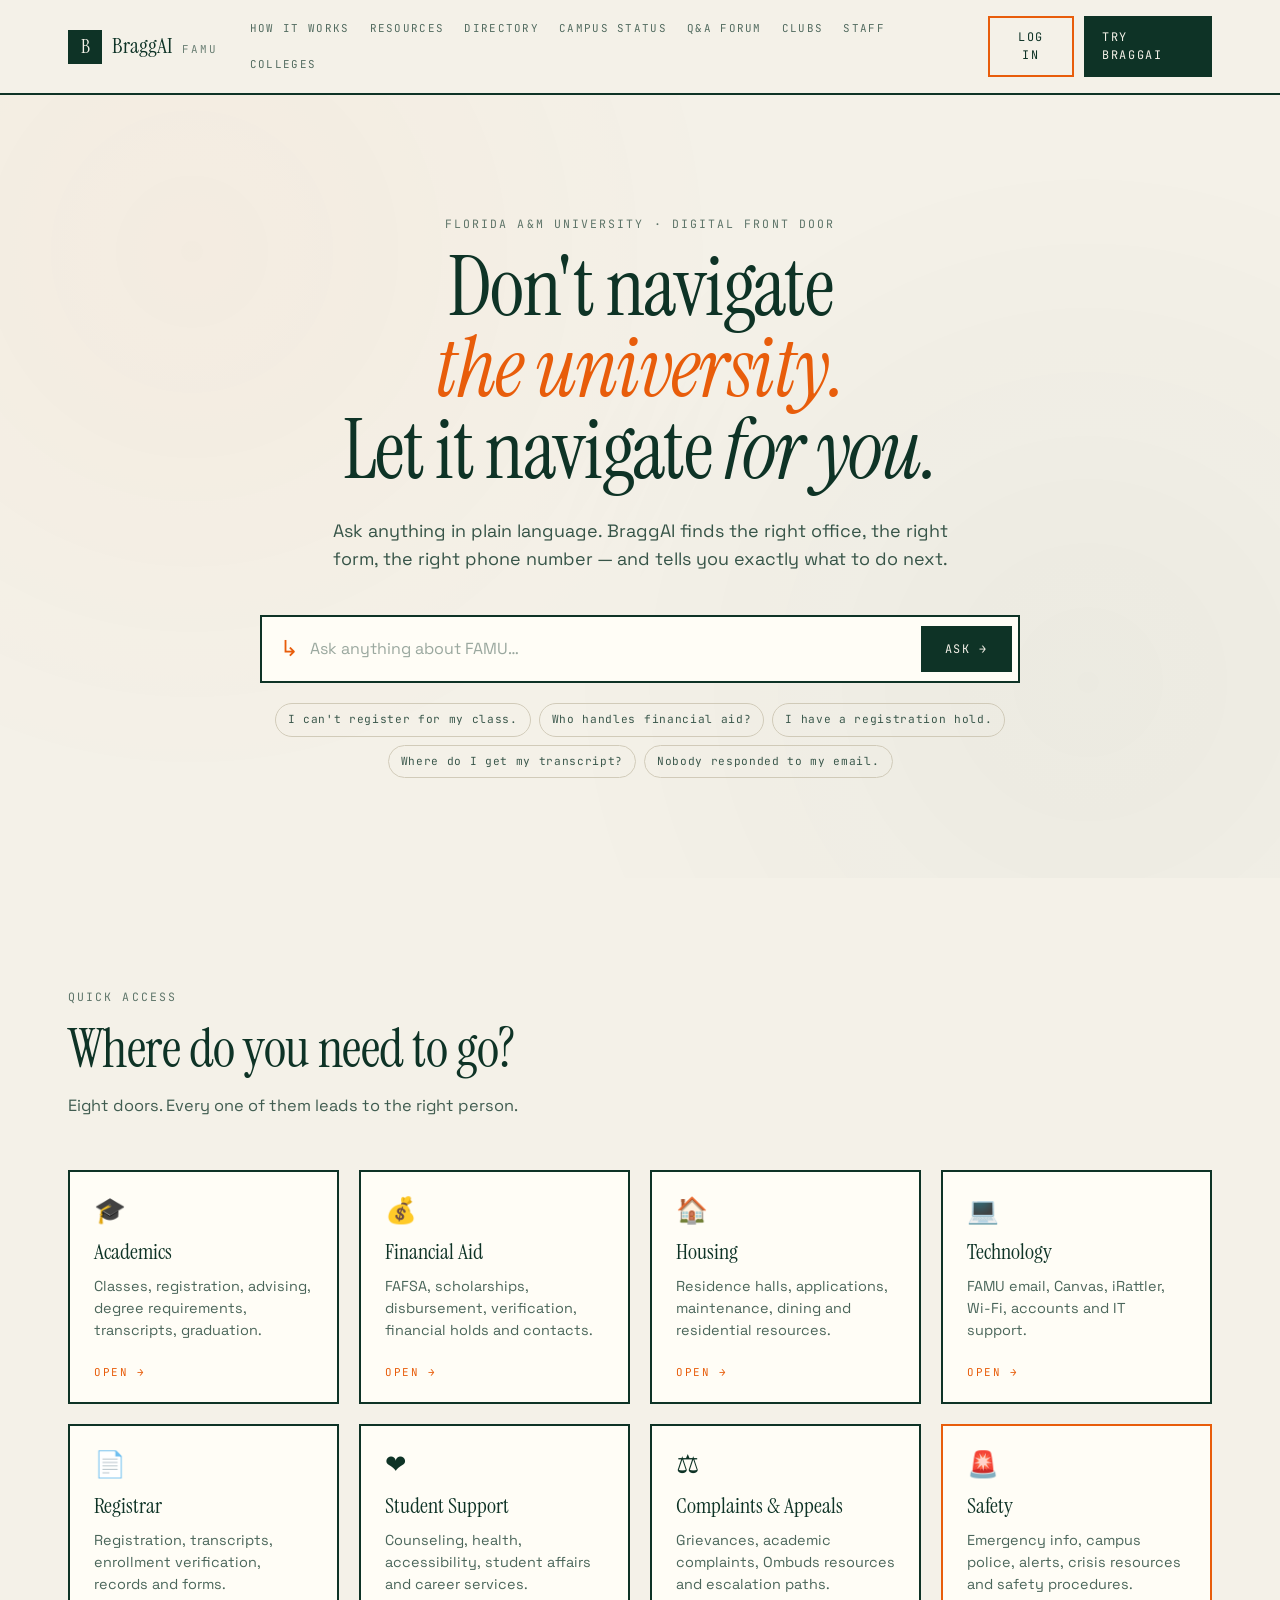
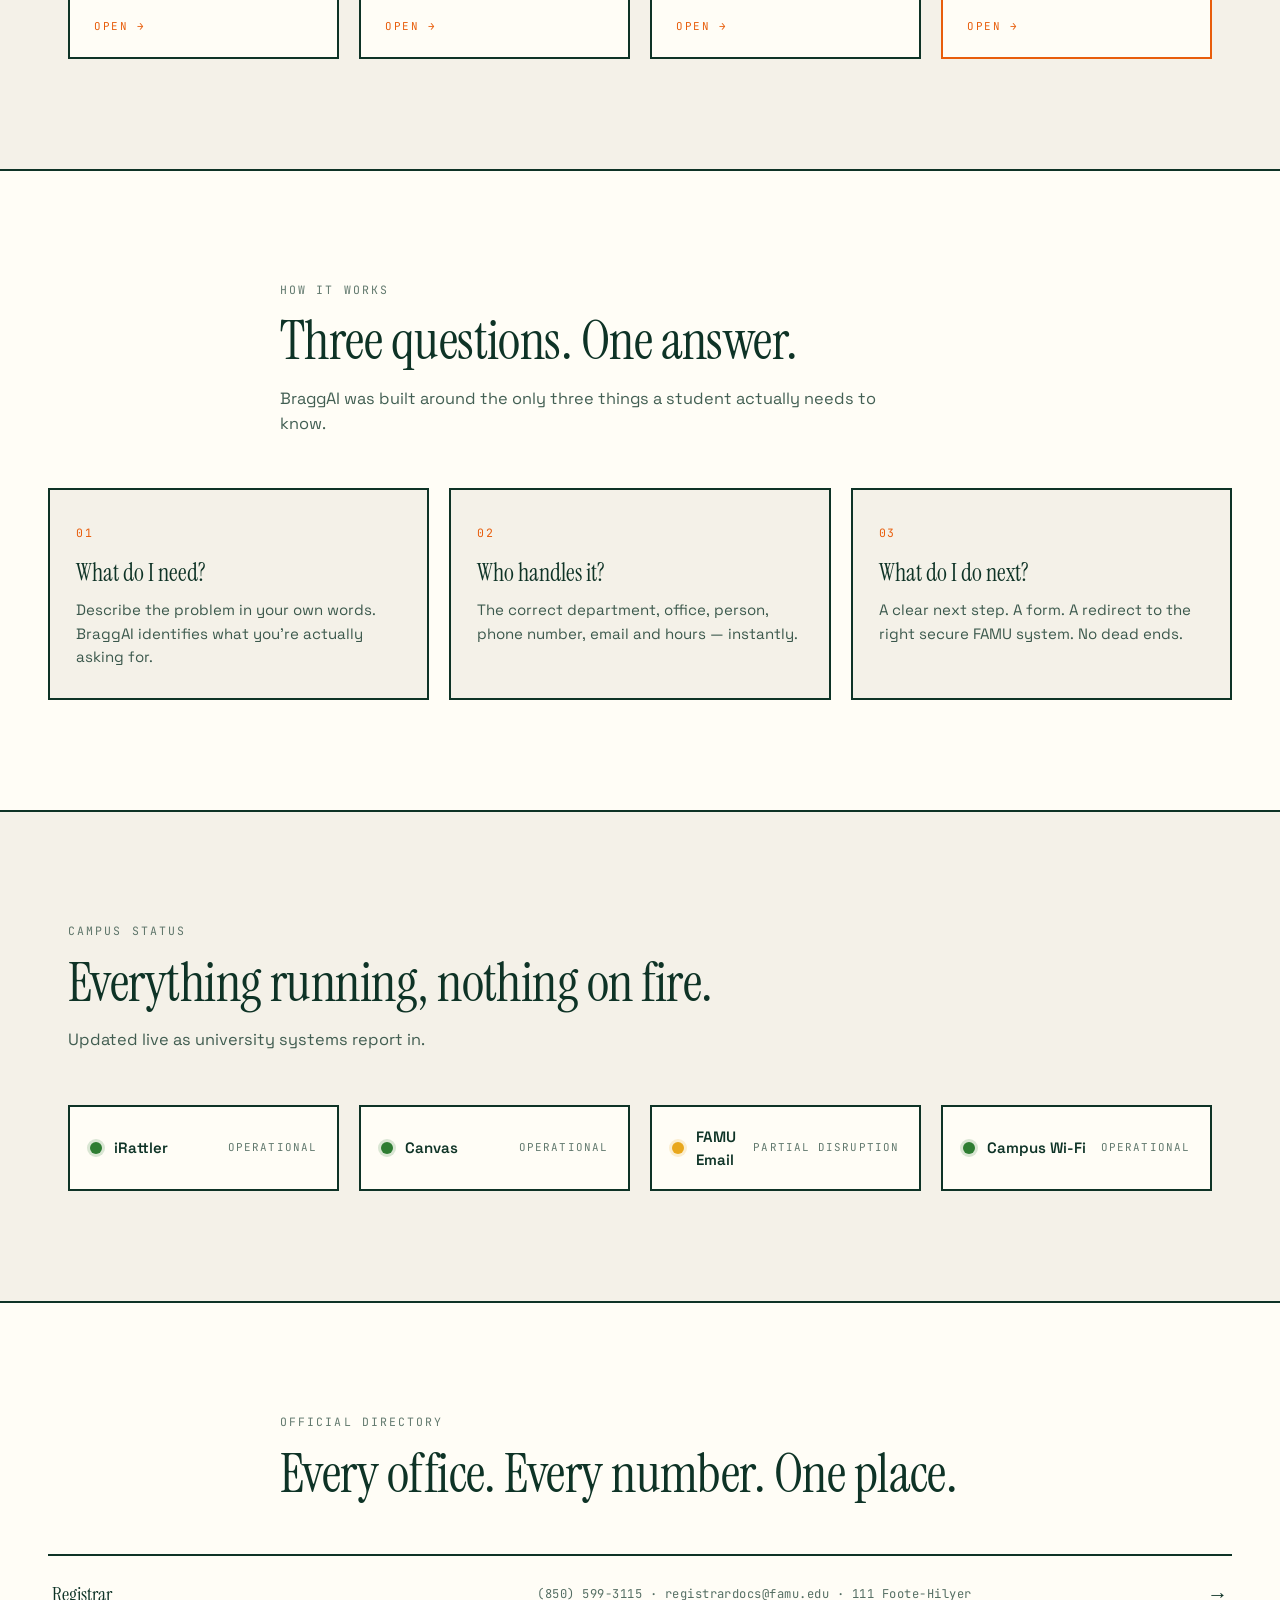
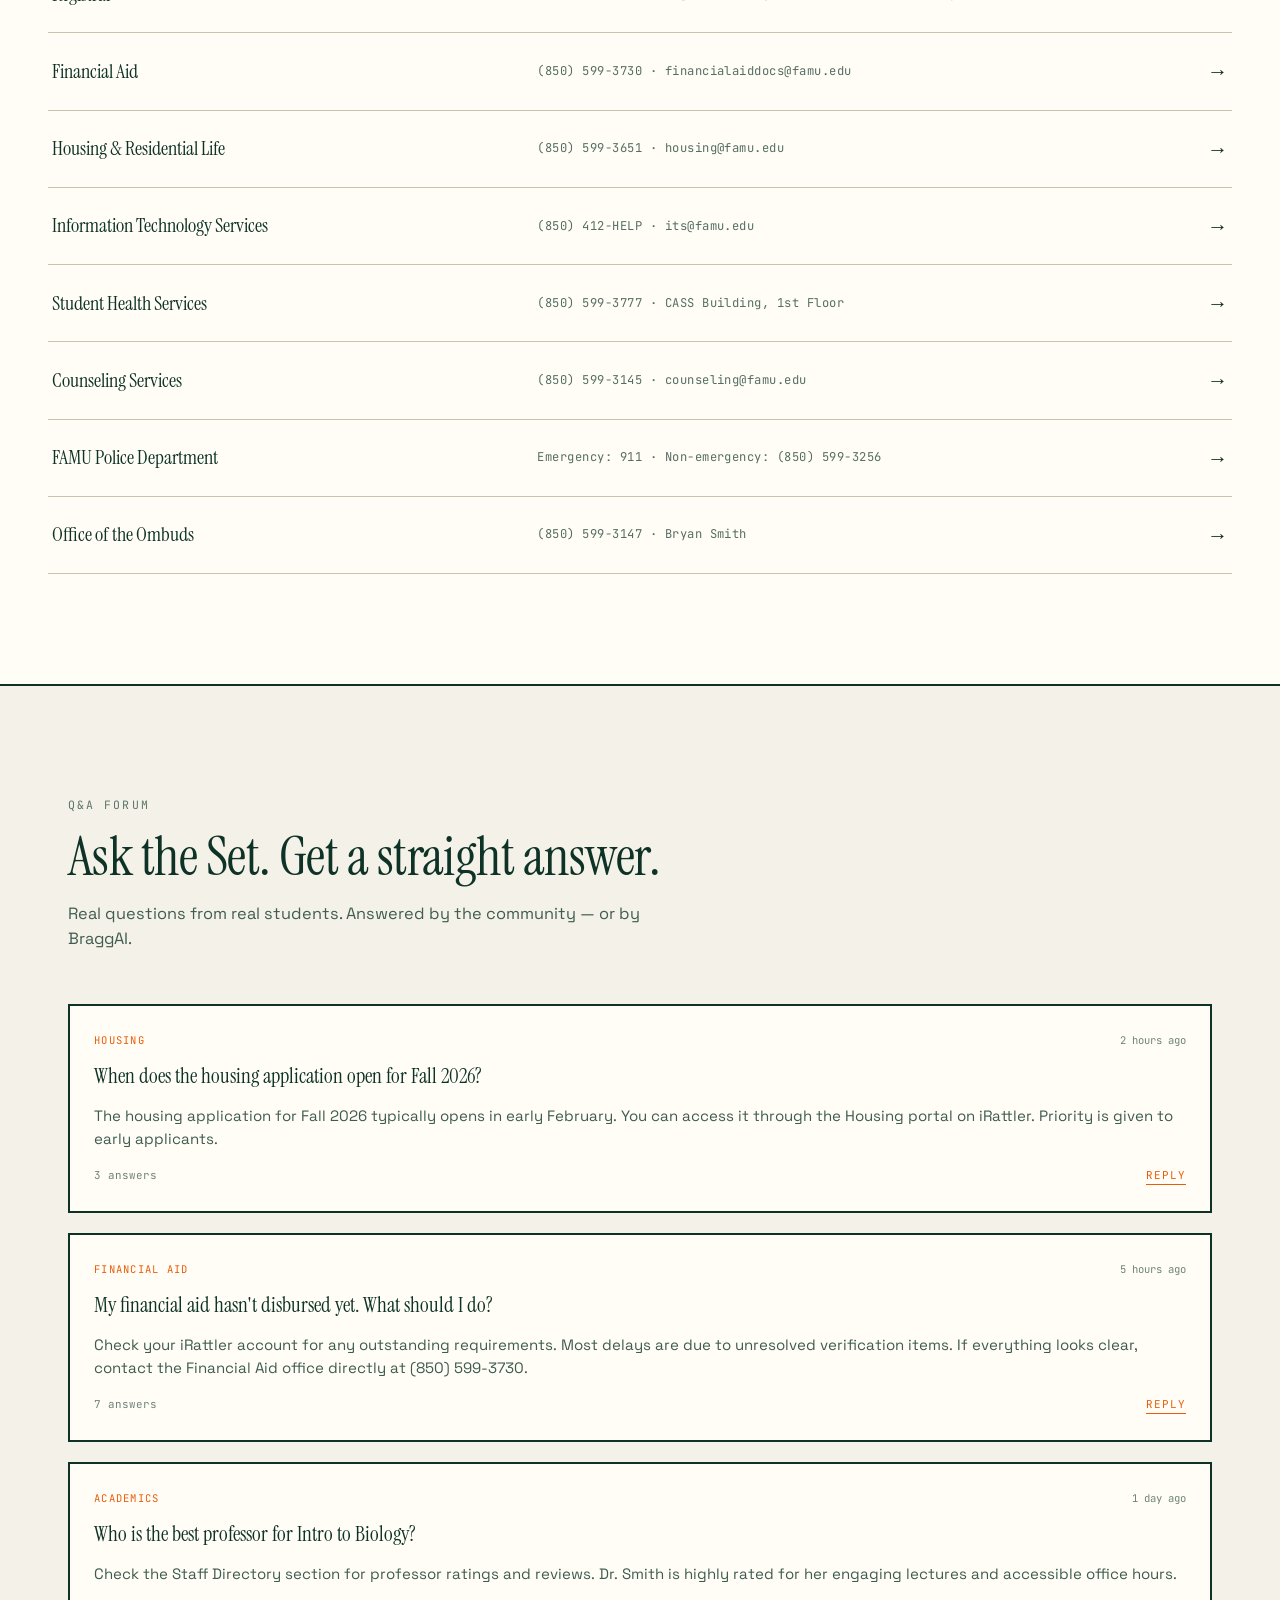
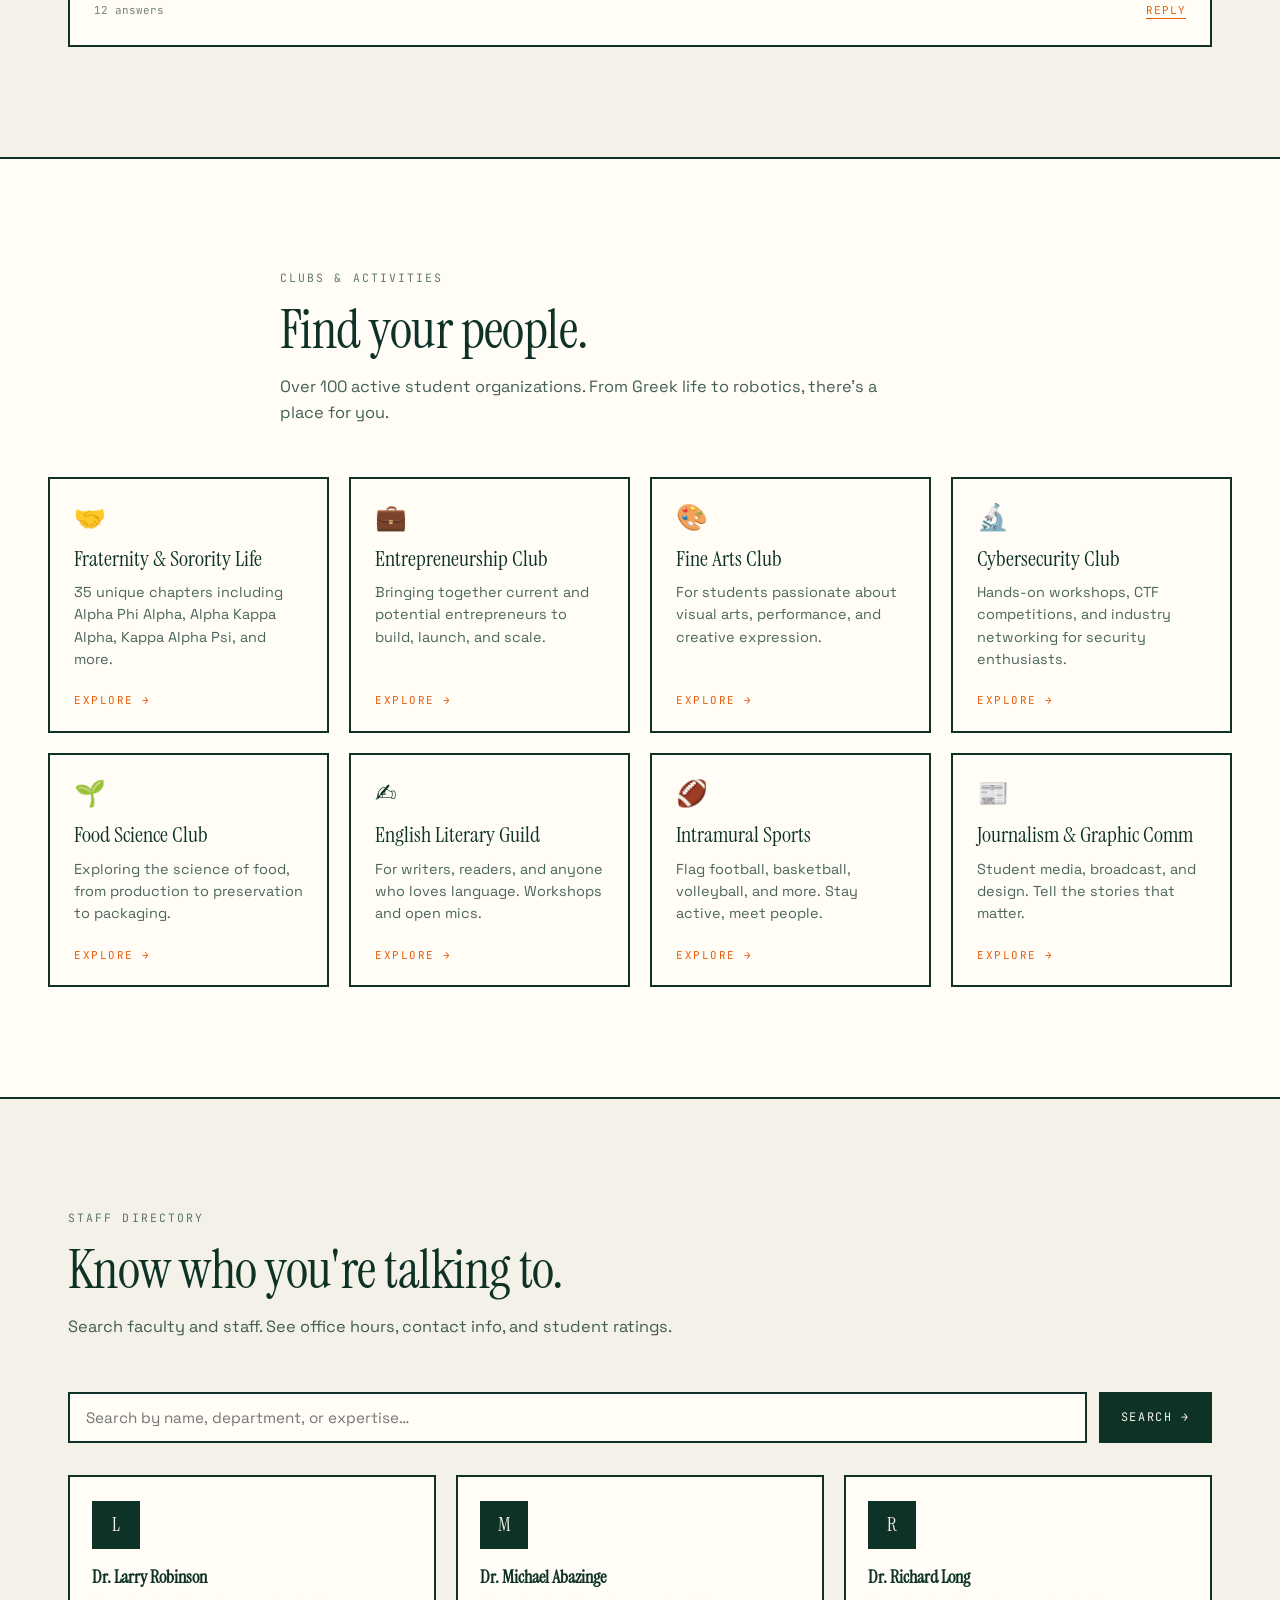
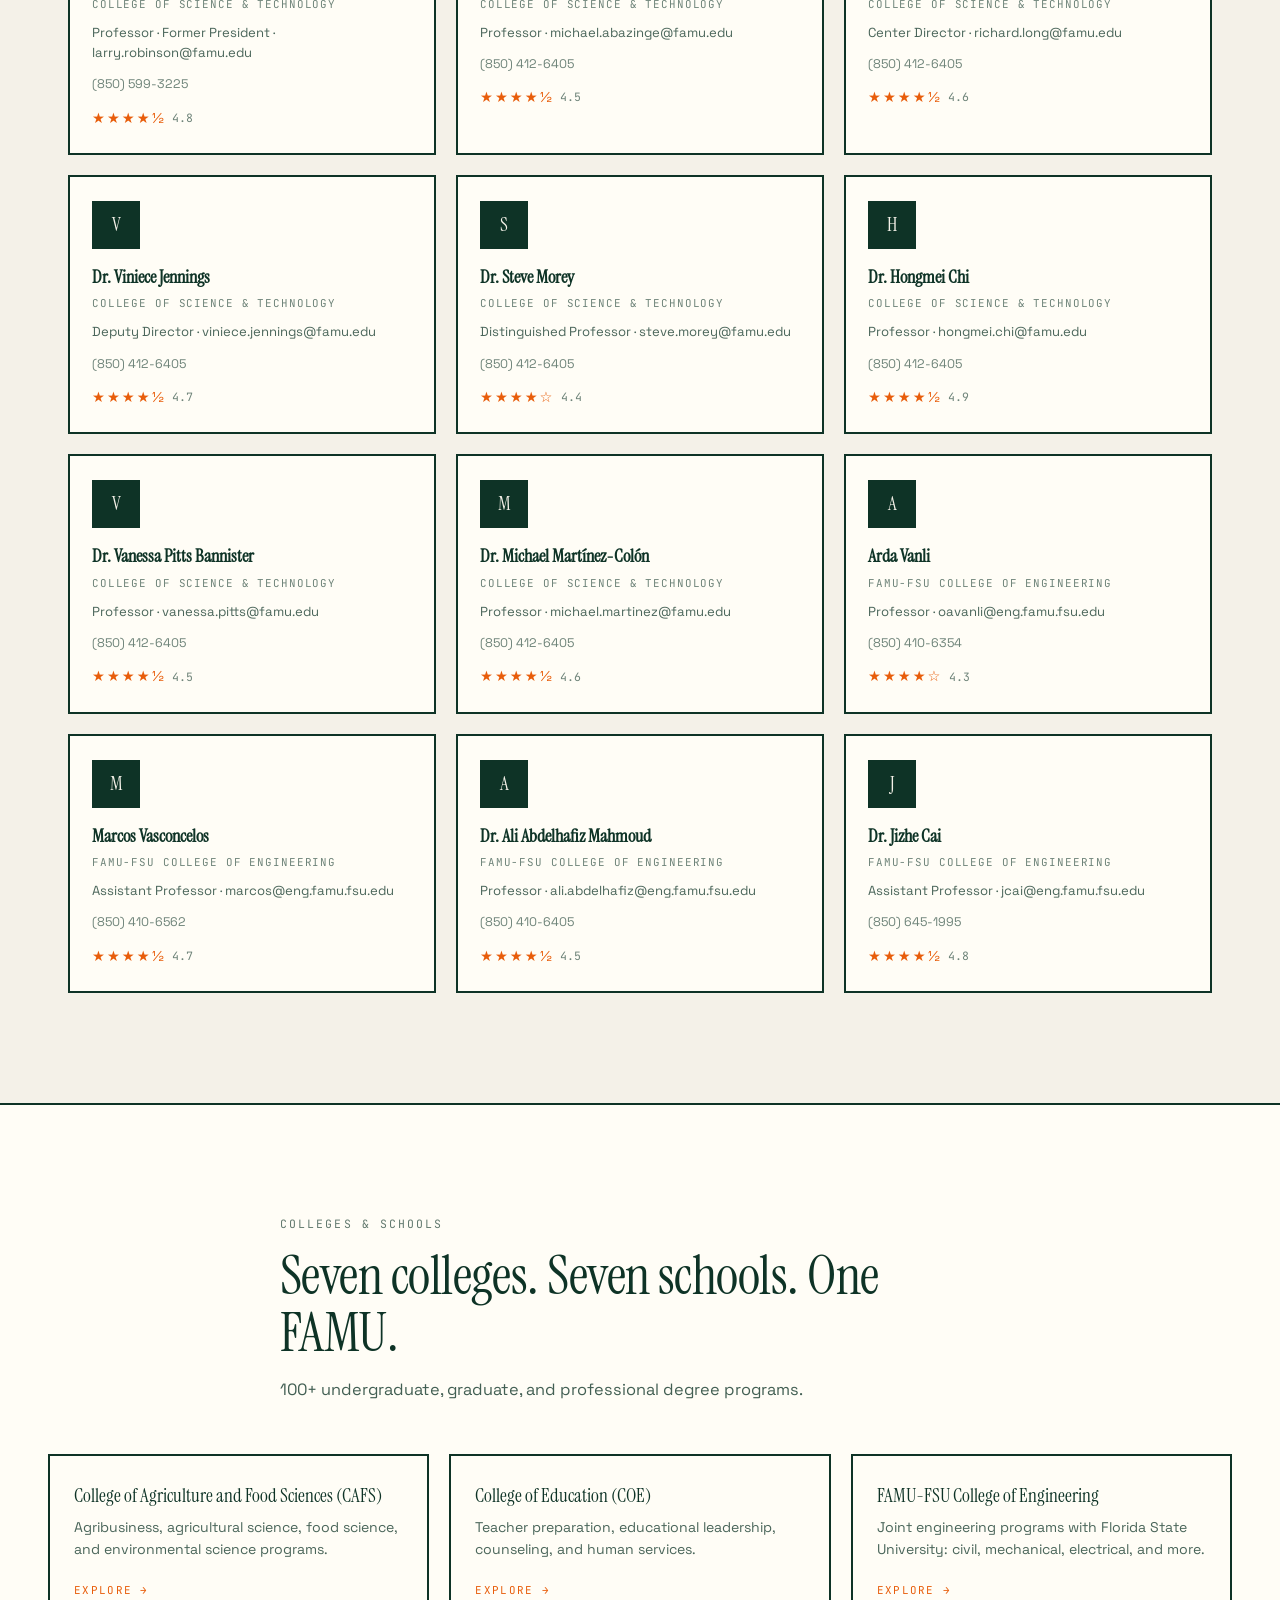
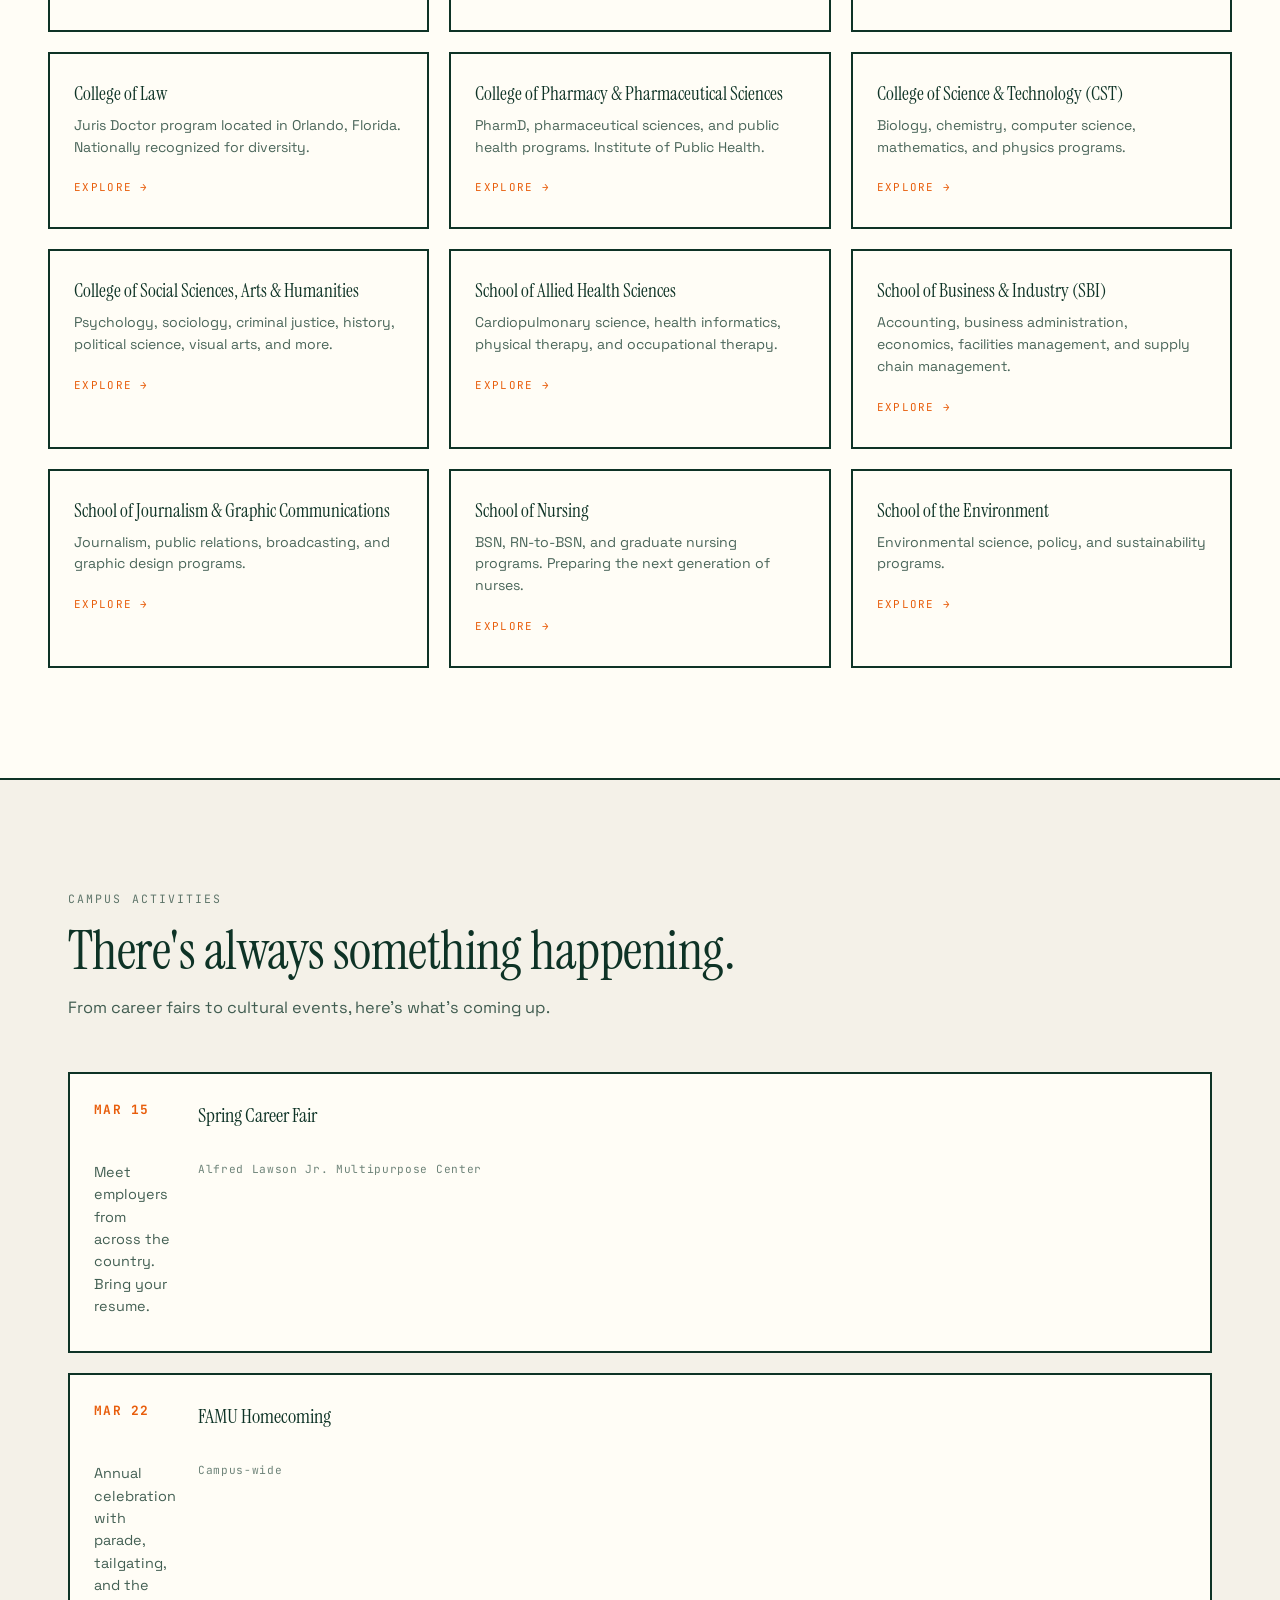
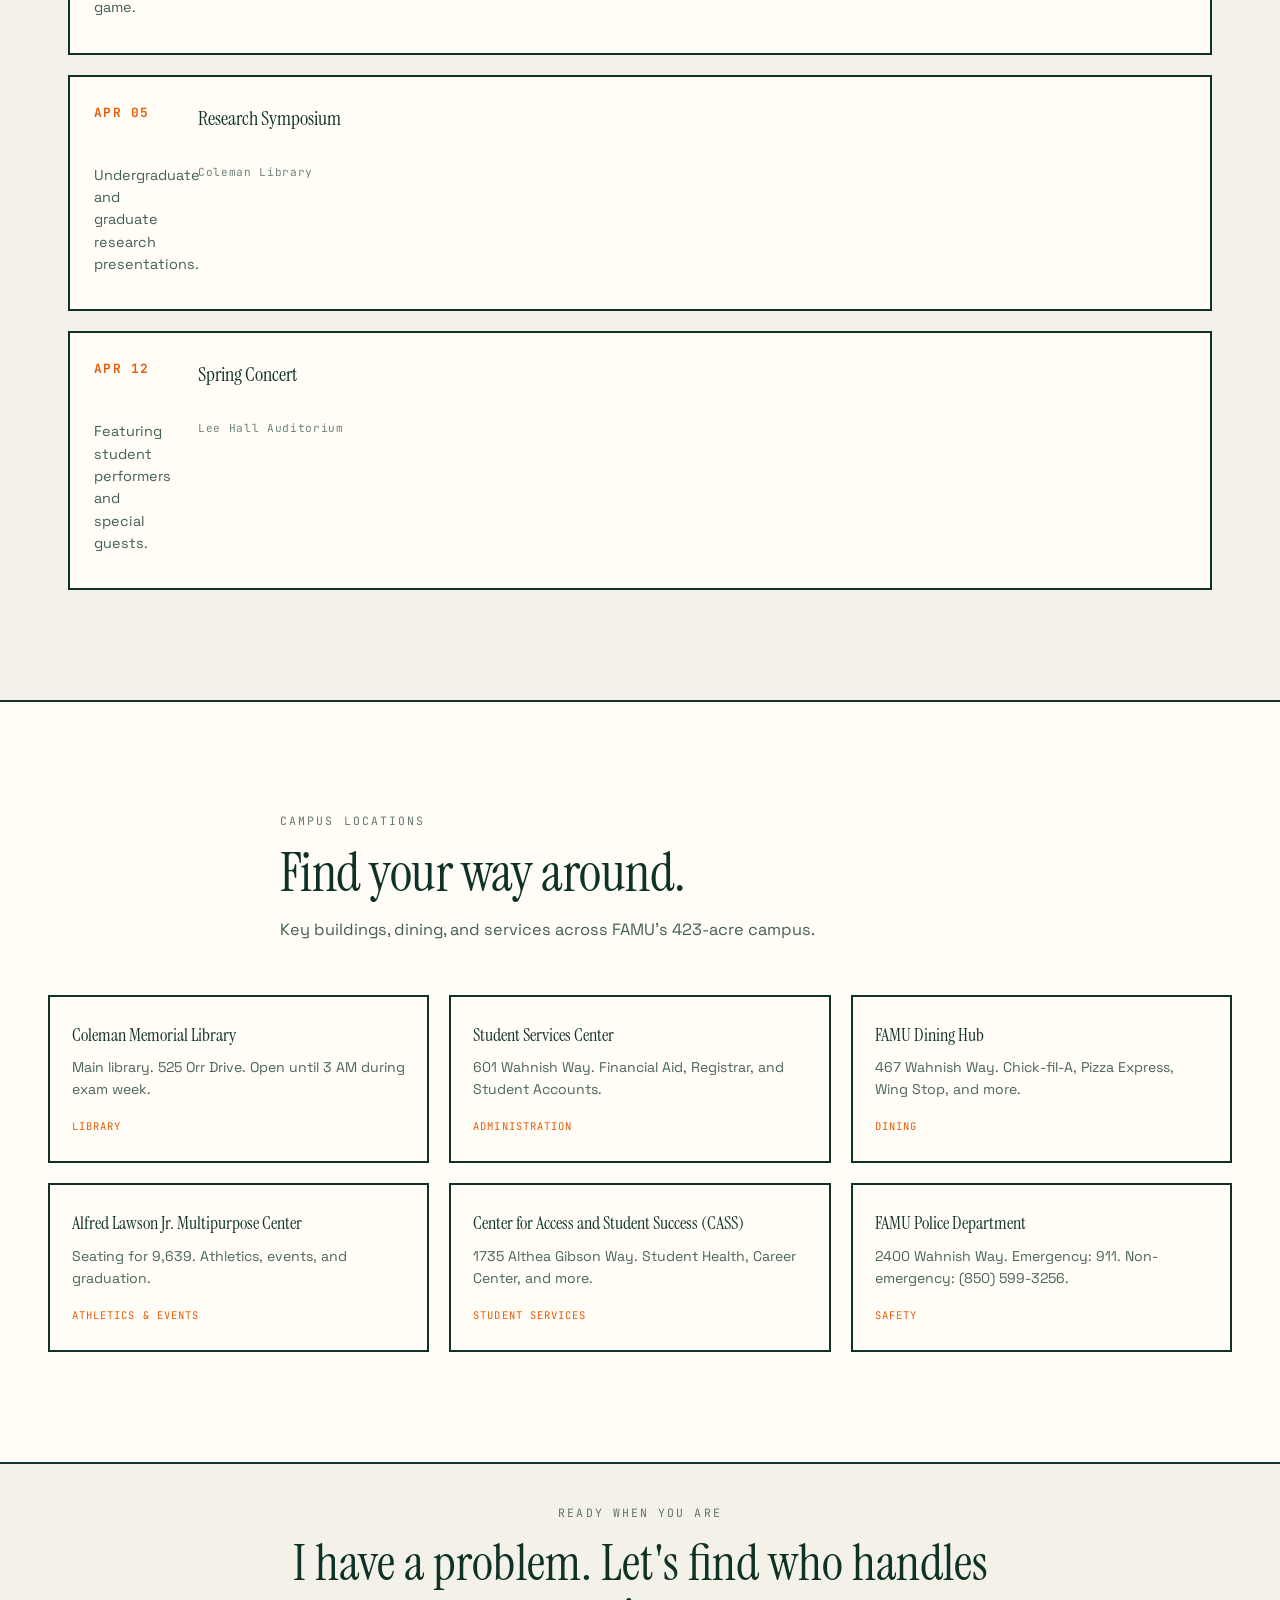
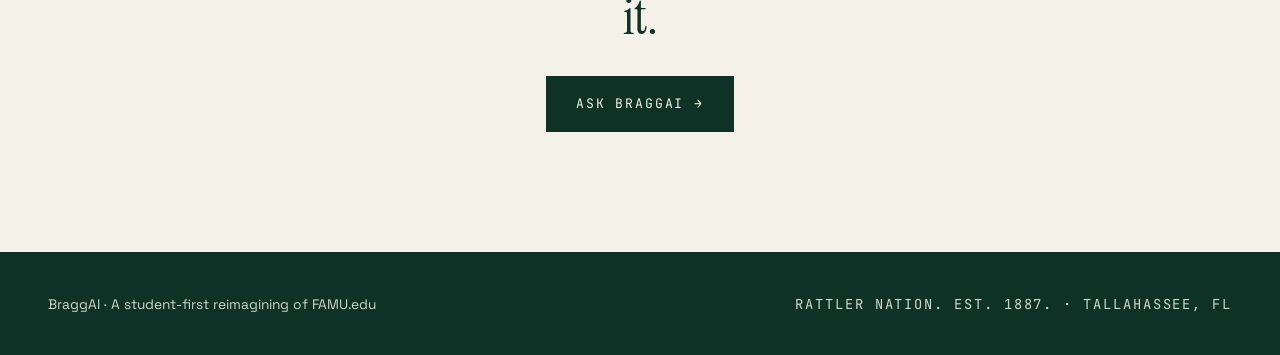
==== commit e3a63129: "added braggai platform" ====
--- a/index.html
+++ b/index.html
@@ -28,8 +28,12 @@
     <nav class="nav-links" aria-label="Primary">
       <a href="#how">How it works</a>
       <a href="#resources">Resources</a>
-      <a href="#departments">Departments</a>
+      <a href="#directory">Directory</a>
       <a href="#status">Campus status</a>
+      <a href="#forum">Q&A Forum</a>
+      <a href="#clubs">Clubs</a>
+      <a href="#staff">Staff</a>
+      <a href="#colleges">Colleges</a>
     </nav>
 
     <div class="nav-actions">
@@ -47,7 +51,7 @@
   <section class="hero" id="ask">
     <div class="hero-grain" aria-hidden="true"></div>
     <div class="hero-inner">
-      <p class="eyebrow">Florida A&amp;M University · Digital Front Door</p>
+      <p class="eyebrow">Florida A&M University · Digital Front Door</p>
 
       <h1 class="hero-title">
         <span class="line">Don't navigate</span>
@@ -239,23 +243,23 @@
   </section>
 
   <!-- ============================================================
-       DEPARTMENTS
-       ============================================================ -->
-  <section class="section section-alt" id="departments">
-    <div class="section-head">
-      <p class="eyebrow">Directory</p>
+       OFFICIAL DIRECTORY
+       ============================================================ -->
+  <section class="section section-alt" id="directory">
+    <div class="section-head">
+      <p class="eyebrow">Official directory</p>
       <h2 class="section-title">Every office. Every number. One place.</h2>
     </div>
 
     <div class="directory">
       <a class="dir-row" href="#">
         <span class="dir-name">Registrar</span>
-        <span class="dir-meta">(850) 599-3000 · registrar@famu.edu</span>
+        <span class="dir-meta">(850) 599-3115 · registrardocs@famu.edu · 111 Foote-Hilyer</span>
         <span class="dir-arrow">→</span>
       </a>
       <a class="dir-row" href="#">
         <span class="dir-name">Financial Aid</span>
-        <span class="dir-meta">(850) 599-3730 · finaid@famu.edu</span>
+        <span class="dir-meta">(850) 599-3730 · financialaiddocs@famu.edu</span>
         <span class="dir-arrow">→</span>
       </a>
       <a class="dir-row" href="#">
@@ -270,7 +274,7 @@
       </a>
       <a class="dir-row" href="#">
         <span class="dir-name">Student Health Services</span>
-        <span class="dir-meta">(850) 599-3777 · health@famu.edu</span>
+        <span class="dir-meta">(850) 599-3777 · CASS Building, 1st Floor</span>
         <span class="dir-arrow">→</span>
       </a>
       <a class="dir-row" href="#">
@@ -285,9 +289,324 @@
       </a>
       <a class="dir-row" href="#">
         <span class="dir-name">Office of the Ombuds</span>
-        <span class="dir-meta">(850) 599-3400 · ombuds@famu.edu</span>
+        <span class="dir-meta">(850) 599-3147 · Bryan Smith</span>
         <span class="dir-arrow">→</span>
       </a>
+    </div>
+  </section>
+
+  <!-- ============================================================
+       Q&A FORUM
+       ============================================================ -->
+  <section class="section" id="forum">
+    <div class="section-head">
+      <p class="eyebrow">Q&amp;A Forum</p>
+      <h2 class="section-title">Ask the Set. Get a straight answer.</h2>
+      <p class="section-lede">
+        Real questions from real students. Answered by the community — or by BraggAI.
+      </p>
+    </div>
+
+    <div class="forum">
+      <article class="forum-post">
+        <div class="forum-meta">
+          <span class="forum-tag">Housing</span>
+          <span class="forum-time">2 hours ago</span>
+        </div>
+        <h3 class="forum-q">When does the housing application open for Fall 2026?</h3>
+        <p class="forum-a">
+          The housing application for Fall 2026 typically opens in early February. You can access it through the Housing portal on iRattler. Priority is given to early applicants.
+        </p>
+        <div class="forum-footer">
+          <span class="forum-answer-count">3 answers</span>
+          <button type="button" class="forum-btn">Reply</button>
+        </div>
+      </article>
+
+      <article class="forum-post">
+        <div class="forum-meta">
+          <span class="forum-tag">Financial Aid</span>
+          <span class="forum-time">5 hours ago</span>
+        </div>
+        <h3 class="forum-q">My financial aid hasn't disbursed yet. What should I do?</h3>
+        <p class="forum-a">
+          Check your iRattler account for any outstanding requirements. Most delays are due to unresolved verification items. If everything looks clear, contact the Financial Aid office directly at (850) 599-3730.
+        </p>
+        <div class="forum-footer">
+          <span class="forum-answer-count">7 answers</span>
+          <button type="button" class="forum-btn">Reply</button>
+        </div>
+      </article>
+
+      <article class="forum-post">
+        <div class="forum-meta">
+          <span class="forum-tag">Academics</span>
+          <span class="forum-time">1 day ago</span>
+        </div>
+        <h3 class="forum-q">Who is the best professor for Intro to Biology?</h3>
+        <p class="forum-a">
+          Check the Staff Directory section for professor ratings and reviews. Dr. Smith is highly rated for her engaging lectures and accessible office hours.
+        </p>
+        <div class="forum-footer">
+          <span class="forum-answer-count">12 answers</span>
+          <button type="button" class="forum-btn">Reply</button>
+        </div>
+      </article>
+    </div>
+  </section>
+
+  <!-- ============================================================
+       CLUBS & ACTIVITIES
+       ============================================================ -->
+  <section class="section section-alt" id="clubs">
+    <div class="section-head">
+      <p class="eyebrow">Clubs &amp; Activities</p>
+      <h2 class="section-title">Find your people.</h2>
+      <p class="section-lede">
+        Over 100 active student organizations. From Greek life to robotics, there's a place for you.
+      </p>
+    </div>
+
+    <div class="grid grid-4">
+      <a class="card" href="#">
+        <span class="card-icon" aria-hidden="true">🤝</span>
+        <h3 class="card-title">Fraternity &amp; Sorority Life</h3>
+        <p class="card-body">35 unique chapters including Alpha Phi Alpha, Alpha Kappa Alpha, Kappa Alpha Psi, and more.</p>
+        <span class="card-cta">Explore →</span>
+      </a>
+
+      <a class="card" href="#">
+        <span class="card-icon" aria-hidden="true">💼</span>
+        <h3 class="card-title">Entrepreneurship Club</h3>
+        <p class="card-body">Bringing together current and potential entrepreneurs to build, launch, and scale.</p>
+        <span class="card-cta">Explore →</span>
+      </a>
+
+      <a class="card" href="#">
+        <span class="card-icon" aria-hidden="true">🎨</span>
+        <h3 class="card-title">Fine Arts Club</h3>
+        <p class="card-body">For students passionate about visual arts, performance, and creative expression.</p>
+        <span class="card-cta">Explore →</span>
+      </a>
+
+      <a class="card" href="#">
+        <span class="card-icon" aria-hidden="true">🔬</span>
+        <h3 class="card-title">Cybersecurity Club</h3>
+        <p class="card-body">Hands-on workshops, CTF competitions, and industry networking for security enthusiasts.</p>
+        <span class="card-cta">Explore →</span>
+      </a>
+
+      <a class="card" href="#">
+        <span class="card-icon" aria-hidden="true">🌱</span>
+        <h3 class="card-title">Food Science Club</h3>
+        <p class="card-body">Exploring the science of food, from production to preservation to packaging.</p>
+        <span class="card-cta">Explore →</span>
+      </a>
+
+      <a class="card" href="#">
+        <span class="card-icon" aria-hidden="true">✍️</span>
+        <h3 class="card-title">English Literary Guild</h3>
+        <p class="card-body">For writers, readers, and anyone who loves language. Workshops and open mics.</p>
+        <span class="card-cta">Explore →</span>
+      </a>
+
+      <a class="card" href="#">
+        <span class="card-icon" aria-hidden="true">🏈</span>
+        <h3 class="card-title">Intramural Sports</h3>
+        <p class="card-body">Flag football, basketball, volleyball, and more. Stay active, meet people.</p>
+        <span class="card-cta">Explore →</span>
+      </a>
+
+      <a class="card" href="#">
+        <span class="card-icon" aria-hidden="true">📰</span>
+        <h3 class="card-title">Journalism &amp; Graphic Comm</h3>
+        <p class="card-body">Student media, broadcast, and design. Tell the stories that matter.</p>
+        <span class="card-cta">Explore →</span>
+      </a>
+    </div>
+  </section>
+
+  <!-- ============================================================
+       STAFF DIRECTORY
+       ============================================================ -->
+  <section class="section" id="staff">
+    <div class="section-head">
+      <p class="eyebrow">Staff Directory</p>
+      <h2 class="section-title">Know who you're talking to.</h2>
+      <p class="section-lede">
+        Search faculty and staff. See office hours, contact info, and student ratings.
+      </p>
+    </div>
+
+    <div class="staff-search">
+      <input type="text" id="staff-input" placeholder="Search by name, department, or expertise…" aria-label="Search staff">
+      <button type="button" class="btn btn-primary" id="staff-search-btn">Search →</button>
+    </div>
+
+    <div class="staff-grid" id="staff-grid">
+      <!-- Staff cards injected by JS -->
+    </div>
+  </section>
+
+  <!-- ============================================================
+       COLLEGE SEGMENTS
+       ============================================================ -->
+  <section class="section section-alt" id="colleges">
+    <div class="section-head">
+      <p class="eyebrow">Colleges &amp; Schools</p>
+      <h2 class="section-title">Seven colleges. Seven schools. One FAMU.</h2>
+      <p class="section-lede">
+        100+ undergraduate, graduate, and professional degree programs.
+      </p>
+    </div>
+
+    <div class="grid grid-3">
+      <div class="college-card">
+        <h3>College of Agriculture and Food Sciences (CAFS)</h3>
+        <p>Agribusiness, agricultural science, food science, and environmental science programs.</p>
+        <span class="college-link">Explore →</span>
+      </div>
+      <div class="college-card">
+        <h3>College of Education (COE)</h3>
+        <p>Teacher preparation, educational leadership, counseling, and human services.</p>
+        <span class="college-link">Explore →</span>
+      </div>
+      <div class="college-card">
+        <h3>FAMU-FSU College of Engineering</h3>
+        <p>Joint engineering programs with Florida State University: civil, mechanical, electrical, and more.</p>
+        <span class="college-link">Explore →</span>
+      </div>
+      <div class="college-card">
+        <h3>College of Law</h3>
+        <p>Juris Doctor program located in Orlando, Florida. Nationally recognized for diversity.</p>
+        <span class="college-link">Explore →</span>
+      </div>
+      <div class="college-card">
+        <h3>College of Pharmacy &amp; Pharmaceutical Sciences</h3>
+        <p>PharmD, pharmaceutical sciences, and public health programs. Institute of Public Health.</p>
+        <span class="college-link">Explore →</span>
+      </div>
+      <div class="college-card">
+        <h3>College of Science &amp; Technology (CST)</h3>
+        <p>Biology, chemistry, computer science, mathematics, and physics programs.</p>
+        <span class="college-link">Explore →</span>
+      </div>
+      <div class="college-card">
+        <h3>College of Social Sciences, Arts &amp; Humanities</h3>
+        <p>Psychology, sociology, criminal justice, history, political science, visual arts, and more.</p>
+        <span class="college-link">Explore →</span>
+      </div>
+      <div class="college-card">
+        <h3>School of Allied Health Sciences</h3>
+        <p>Cardiopulmonary science, health informatics, physical therapy, and occupational therapy.</p>
+        <span class="college-link">Explore →</span>
+      </div>
+      <div class="college-card">
+        <h3>School of Business &amp; Industry (SBI)</h3>
+        <p>Accounting, business administration, economics, facilities management, and supply chain management.</p>
+        <span class="college-link">Explore →</span>
+      </div>
+      <div class="college-card">
+        <h3>School of Journalism &amp; Graphic Communications</h3>
+        <p>Journalism, public relations, broadcasting, and graphic design programs.</p>
+        <span class="college-link">Explore →</span>
+      </div>
+      <div class="college-card">
+        <h3>School of Nursing</h3>
+        <p>BSN, RN-to-BSN, and graduate nursing programs. Preparing the next generation of nurses.</p>
+        <span class="college-link">Explore →</span>
+      </div>
+      <div class="college-card">
+        <h3>School of the Environment</h3>
+        <p>Environmental science, policy, and sustainability programs.</p>
+        <span class="college-link">Explore →</span>
+      </div>
+    </div>
+  </section>
+
+  <!-- ============================================================
+       CAMPUS ACTIVITIES
+       ============================================================ -->
+  <section class="section" id="activities">
+    <div class="section-head">
+      <p class="eyebrow">Campus Activities</p>
+      <h2 class="section-title">There's always something happening.</h2>
+      <p class="section-lede">
+        From career fairs to cultural events, here's what's coming up.
+      </p>
+    </div>
+
+    <div class="activities">
+      <div class="activity-card">
+        <span class="activity-date">MAR 15</span>
+        <h3>Spring Career Fair</h3>
+        <p>Meet employers from across the country. Bring your resume.</p>
+        <span class="activity-venue">Alfred Lawson Jr. Multipurpose Center</span>
+      </div>
+      <div class="activity-card">
+        <span class="activity-date">MAR 22</span>
+        <h3>FAMU Homecoming</h3>
+        <p>Annual celebration with parade, tailgating, and the game.</p>
+        <span class="activity-venue">Campus-wide</span>
+      </div>
+      <div class="activity-card">
+        <span class="activity-date">APR 05</span>
+        <h3>Research Symposium</h3>
+        <p>Undergraduate and graduate research presentations.</p>
+        <span class="activity-venue">Coleman Library</span>
+      </div>
+      <div class="activity-card">
+        <span class="activity-date">APR 12</span>
+        <h3>Spring Concert</h3>
+        <p>Featuring student performers and special guests.</p>
+        <span class="activity-venue">Lee Hall Auditorium</span>
+      </div>
+    </div>
+  </section>
+
+  <!-- ============================================================
+       LOCATIONS
+       ============================================================ -->
+  <section class="section section-alt" id="locations">
+    <div class="section-head">
+      <p class="eyebrow">Campus Locations</p>
+      <h2 class="section-title">Find your way around.</h2>
+      <p class="section-lede">
+        Key buildings, dining, and services across FAMU's 423-acre campus.
+      </p>
+    </div>
+
+    <div class="locations-grid">
+      <div class="location-card">
+        <h3>Coleman Memorial Library</h3>
+        <p>Main library. 525 Orr Drive. Open until 3 AM during exam week.</p>
+        <span class="location-tag">Library</span>
+      </div>
+      <div class="location-card">
+        <h3>Student Services Center</h3>
+        <p>601 Wahnish Way. Financial Aid, Registrar, and Student Accounts.</p>
+        <span class="location-tag">Administration</span>
+      </div>
+      <div class="location-card">
+        <h3>FAMU Dining Hub</h3>
+        <p>467 Wahnish Way. Chick-fil-A, Pizza Express, Wing Stop, and more.</p>
+        <span class="location-tag">Dining</span>
+      </div>
+      <div class="location-card">
+        <h3>Alfred Lawson Jr. Multipurpose Center</h3>
+        <p>Seating for 9,639. Athletics, events, and graduation.</p>
+        <span class="location-tag">Athletics &amp; Events</span>
+      </div>
+      <div class="location-card">
+        <h3>Center for Access and Student Success (CASS)</h3>
+        <p>1735 Althea Gibson Way. Student Health, Career Center, and more.</p>
+        <span class="location-tag">Student Services</span>
+      </div>
+      <div class="location-card">
+        <h3>FAMU Police Department</h3>
+        <p>2400 Wahnish Way. Emergency: 911. Non-emergency: (850) 599-3256.</p>
+        <span class="location-tag">Safety</span>
+      </div>
     </div>
   </section>
 
@@ -307,7 +626,7 @@
 <footer class="footer">
   <div class="footer-inner">
     <p>BraggAI · A student-first reimagining of FAMU.edu</p>
-    <p class="footer-small">Rattler Nation. Est. 1887.</p>
+    <p class="footer-small">Rattler Nation. Est. 1887. · Tallahassee, FL</p>
   </div>
 </footer>
 
@@ -326,7 +645,6 @@
       <button class="auth-tab" type="button" data-tab="signup">Sign up</button>
     </div>
 
-    <!-- LOGIN -->
     <form class="auth-panel is-active" id="auth-login" data-panel="login" novalidate>
       <p class="eyebrow">Welcome back</p>
       <h2 class="auth-title" id="auth-title">Log in to BraggAI</h2>
@@ -351,7 +669,6 @@
       </p>
     </form>
 
-    <!-- SIGNUP -->
     <form class="auth-panel" id="auth-signup" data-panel="signup" novalidate>
       <p class="eyebrow">New here</p>
       <h2 class="auth-title">Create your account</h2>
@@ -381,7 +698,6 @@
       </p>
     </form>
 
-    <!-- LOGGED IN -->
     <div class="auth-panel" id="auth-account" data-panel="account">
       <p class="eyebrow">Signed in</p>
       <h2 class="auth-title" id="account-name">—</h2>
@@ -392,11 +708,9 @@
   </div>
 </div>
 
-<!-- ============================================================
-     SCRIPTS
-     ============================================================ -->
 <script src="js/auth.js" defer></script>
 <script src="js/main.js" defer></script>
+<script src="js/staff.js" defer></script>
 
 </body>
 </html>
--- a/css/styles.css
+++ b/css/styles.css
@@ -40,7 +40,6 @@
 a { color: inherit; text-decoration: none; }
 input { font: inherit; color: inherit; }
 
-/* ---------- typography helpers ---------- */
 .eyebrow {
   font-family: var(--mono);
   font-size: 0.72rem;
@@ -65,7 +64,6 @@
   opacity: 0.78;
 }
 
-/* ---------- buttons ---------- */
 .btn {
   display: inline-flex;
   align-items: center;
@@ -92,12 +90,8 @@
 }
 
 .btn-lg { padding: 16px 28px; font-size: 0.82rem; }
-
 .btn-nav { padding: 10px 16px; }
 
-/* ============================================================
-   NAV
-   ============================================================ */
 .nav {
   position: sticky;
   top: 0;
@@ -143,13 +137,14 @@
 
 .nav-links {
   display: flex;
-  gap: 26px;
+  gap: 20px;
   margin-left: auto;
+  flex-wrap: wrap;
 }
 .nav-links a {
   font-family: var(--mono);
-  font-size: 0.72rem;
-  letter-spacing: 0.14em;
+  font-size: 0.68rem;
+  letter-spacing: 0.12em;
   text-transform: uppercase;
   opacity: 0.7;
   transition: opacity 0.15s ease, color 0.15s ease;
@@ -158,14 +153,11 @@
 
 .nav-actions { display: flex; gap: 10px; }
 
-@media (max-width: 900px) {
+@media (max-width: 1100px) {
   .nav-links { display: none; }
   .nav-actions { margin-left: auto; }
 }
 
-/* ============================================================
-   HERO
-   ============================================================ */
 .hero {
   position: relative;
   padding: clamp(60px, 10vw, 120px) var(--gutter) clamp(60px, 8vw, 100px);
@@ -208,7 +200,6 @@
   opacity: 0.82;
 }
 
-/* ---------- ASK ---------- */
 .ask { max-width: 760px; margin: 0 auto; }
 
 .ask-bar {
@@ -266,7 +257,6 @@
   transform: translateY(-1px);
 }
 
-/* ---------- ASK ANSWER ---------- */
 .ask-answer {
   max-width: 760px;
   margin: 32px auto 0;
@@ -313,9 +303,6 @@
   font-size: 0.68rem;
 }
 
-/* ============================================================
-   SECTIONS
-   ============================================================ */
 .section {
   padding: clamp(60px, 9vw, 110px) var(--gutter);
   max-width: var(--max);
@@ -331,7 +318,6 @@
 
 .section-head { margin-bottom: 52px; max-width: 720px; }
 
-/* ---------- grids ---------- */
 .grid { display: grid; gap: 20px; }
 .grid-3 { grid-template-columns: repeat(3, 1fr); }
 .grid-4 { grid-template-columns: repeat(4, 1fr); }
@@ -343,7 +329,6 @@
   .grid-3, .grid-4 { grid-template-columns: 1fr; }
 }
 
-/* ---------- cards ---------- */
 .card {
   display: flex;
   flex-direction: column;
@@ -383,7 +368,6 @@
   color: var(--orange);
 }
 
-/* ---------- steps ---------- */
 .step {
   padding: 30px 26px;
   background: var(--paper);
@@ -406,7 +390,6 @@
 }
 .step-body { font-size: 0.94rem; opacity: 0.8; }
 
-/* ---------- status ---------- */
 .status {
   display: flex;
   align-items: center;
@@ -438,10 +421,7 @@
   opacity: 0.65;
 }
 
-/* ---------- directory ---------- */
-.directory {
-  border-top: 2px solid var(--ink);
-}
+.directory { border-top: 2px solid var(--ink); }
 .dir-row {
   display: grid;
   grid-template-columns: 1fr 1.4fr auto;
@@ -479,7 +459,240 @@
   .dir-meta { grid-column: 1 / -1; order: 3; opacity: 0.6; font-size: 0.72rem; }
 }
 
-/* ---------- CTA ---------- */
+.forum { display: flex; flex-direction: column; gap: 20px; }
+.forum-post {
+  padding: 26px 24px;
+  background: var(--card);
+  border: 2px solid var(--ink);
+}
+.forum-meta {
+  display: flex;
+  justify-content: space-between;
+  align-items: center;
+  margin-bottom: 12px;
+}
+.forum-tag {
+  font-family: var(--mono);
+  font-size: 0.66rem;
+  letter-spacing: 0.12em;
+  text-transform: uppercase;
+  color: var(--orange);
+}
+.forum-time {
+  font-family: var(--mono);
+  font-size: 0.66rem;
+  opacity: 0.6;
+}
+.forum-q {
+  font-family: var(--serif);
+  font-size: 1.3rem;
+  font-weight: 400;
+  margin-bottom: 12px;
+}
+.forum-a {
+  font-size: 0.94rem;
+  opacity: 0.8;
+  margin-bottom: 16px;
+}
+.forum-footer {
+  display: flex;
+  justify-content: space-between;
+  align-items: center;
+}
+.forum-answer-count {
+  font-family: var(--mono);
+  font-size: 0.68rem;
+  opacity: 0.6;
+}
+.forum-btn {
+  font-family: var(--mono);
+  font-size: 0.68rem;
+  letter-spacing: 0.1em;
+  text-transform: uppercase;
+  color: var(--orange);
+  border-bottom: 1px solid var(--orange);
+}
+
+.staff-search {
+  display: flex;
+  gap: 12px;
+  margin-bottom: 32px;
+}
+.staff-search input {
+  flex: 1;
+  padding: 12px 16px;
+  border: 2px solid var(--ink);
+  background: var(--card);
+  font-size: 0.95rem;
+  outline: none;
+}
+.staff-search input:focus { border-color: var(--orange); }
+
+.staff-grid {
+  display: grid;
+  grid-template-columns: repeat(3, 1fr);
+  gap: 20px;
+}
+@media (max-width: 1000px) { .staff-grid { grid-template-columns: repeat(2, 1fr); } }
+@media (max-width: 600px) { .staff-grid { grid-template-columns: 1fr; } }
+
+.staff-card {
+  padding: 24px 22px;
+  background: var(--card);
+  border: 2px solid var(--ink);
+  transition: transform 0.16s ease, box-shadow 0.16s ease;
+}
+.staff-card:hover {
+  transform: translate(-3px, -3px);
+  box-shadow: 6px 6px 0 var(--ink);
+}
+.staff-avatar {
+  width: 48px;
+  height: 48px;
+  background: var(--ink);
+  color: var(--paper);
+  display: grid;
+  place-items: center;
+  font-family: var(--serif);
+  font-size: 1.2rem;
+  margin-bottom: 14px;
+}
+.staff-name {
+  font-family: var(--serif);
+  font-size: 1.15rem;
+  margin-bottom: 4px;
+}
+.staff-dept {
+  font-family: var(--mono);
+  font-size: 0.68rem;
+  letter-spacing: 0.08em;
+  text-transform: uppercase;
+  opacity: 0.6;
+  margin-bottom: 10px;
+}
+.staff-contact {
+  font-size: 0.82rem;
+  opacity: 0.75;
+  margin-bottom: 12px;
+}
+.staff-rating {
+  display: flex;
+  align-items: center;
+  gap: 6px;
+}
+.staff-stars {
+  color: var(--orange);
+  font-size: 0.9rem;
+  letter-spacing: 2px;
+}
+.staff-rating-num {
+  font-family: var(--mono);
+  font-size: 0.72rem;
+  opacity: 0.6;
+}
+
+.college-card {
+  padding: 28px 24px;
+  background: var(--card);
+  border: 2px solid var(--ink);
+  transition: transform 0.16s ease, box-shadow 0.16s ease;
+}
+.college-card:hover {
+  transform: translate(-3px, -3px);
+  box-shadow: 6px 6px 0 var(--ink);
+}
+.college-card h3 {
+  font-family: var(--serif);
+  font-size: 1.2rem;
+  font-weight: 400;
+  margin-bottom: 10px;
+  line-height: 1.2;
+}
+.college-card p {
+  font-size: 0.88rem;
+  opacity: 0.75;
+  margin-bottom: 16px;
+}
+.college-link {
+  font-family: var(--mono);
+  font-size: 0.68rem;
+  letter-spacing: 0.12em;
+  text-transform: uppercase;
+  color: var(--orange);
+}
+
+.activities { display: grid; gap: 20px; }
+.activity-card {
+  display: grid;
+  grid-template-columns: 80px 1fr;
+  gap: 24px;
+  align-items: start;
+  padding: 26px 24px;
+  background: var(--card);
+  border: 2px solid var(--ink);
+}
+.activity-date {
+  font-family: var(--mono);
+  font-size: 0.8rem;
+  letter-spacing: 0.1em;
+  color: var(--orange);
+  font-weight: 700;
+}
+.activity-card h3 {
+  font-family: var(--serif);
+  font-size: 1.25rem;
+  font-weight: 400;
+  margin-bottom: 6px;
+}
+.activity-card p {
+  font-size: 0.9rem;
+  opacity: 0.78;
+  margin-bottom: 8px;
+}
+.activity-venue {
+  font-family: var(--mono);
+  font-size: 0.7rem;
+  letter-spacing: 0.06em;
+  opacity: 0.6;
+}
+
+.locations-grid {
+  display: grid;
+  grid-template-columns: repeat(3, 1fr);
+  gap: 20px;
+}
+@media (max-width: 1000px) { .locations-grid { grid-template-columns: repeat(2, 1fr); } }
+@media (max-width: 600px) { .locations-grid { grid-template-columns: 1fr; } }
+
+.location-card {
+  padding: 24px 22px;
+  background: var(--card);
+  border: 2px solid var(--ink);
+  transition: transform 0.16s ease, box-shadow 0.16s ease;
+}
+.location-card:hover {
+  transform: translate(-3px, -3px);
+  box-shadow: 6px 6px 0 var(--ink);
+}
+.location-card h3 {
+  font-family: var(--serif);
+  font-size: 1.15rem;
+  font-weight: 400;
+  margin-bottom: 8px;
+}
+.location-card p {
+  font-size: 0.88rem;
+  opacity: 0.75;
+  margin-bottom: 12px;
+}
+.location-tag {
+  font-family: var(--mono);
+  font-size: 0.66rem;
+  letter-spacing: 0.1em;
+  text-transform: uppercase;
+  color: var(--orange);
+}
+
 .cta { text-align: center; padding-top: 40px; padding-bottom: 120px; }
 .cta-inner { max-width: 720px; margin: 0 auto; }
 .cta-title {
@@ -490,7 +703,6 @@
   margin-bottom: 32px;
 }
 
-/* ---------- FOOTER ---------- */
 .footer {
   border-top: 2px solid var(--ink);
   background: var(--ink);
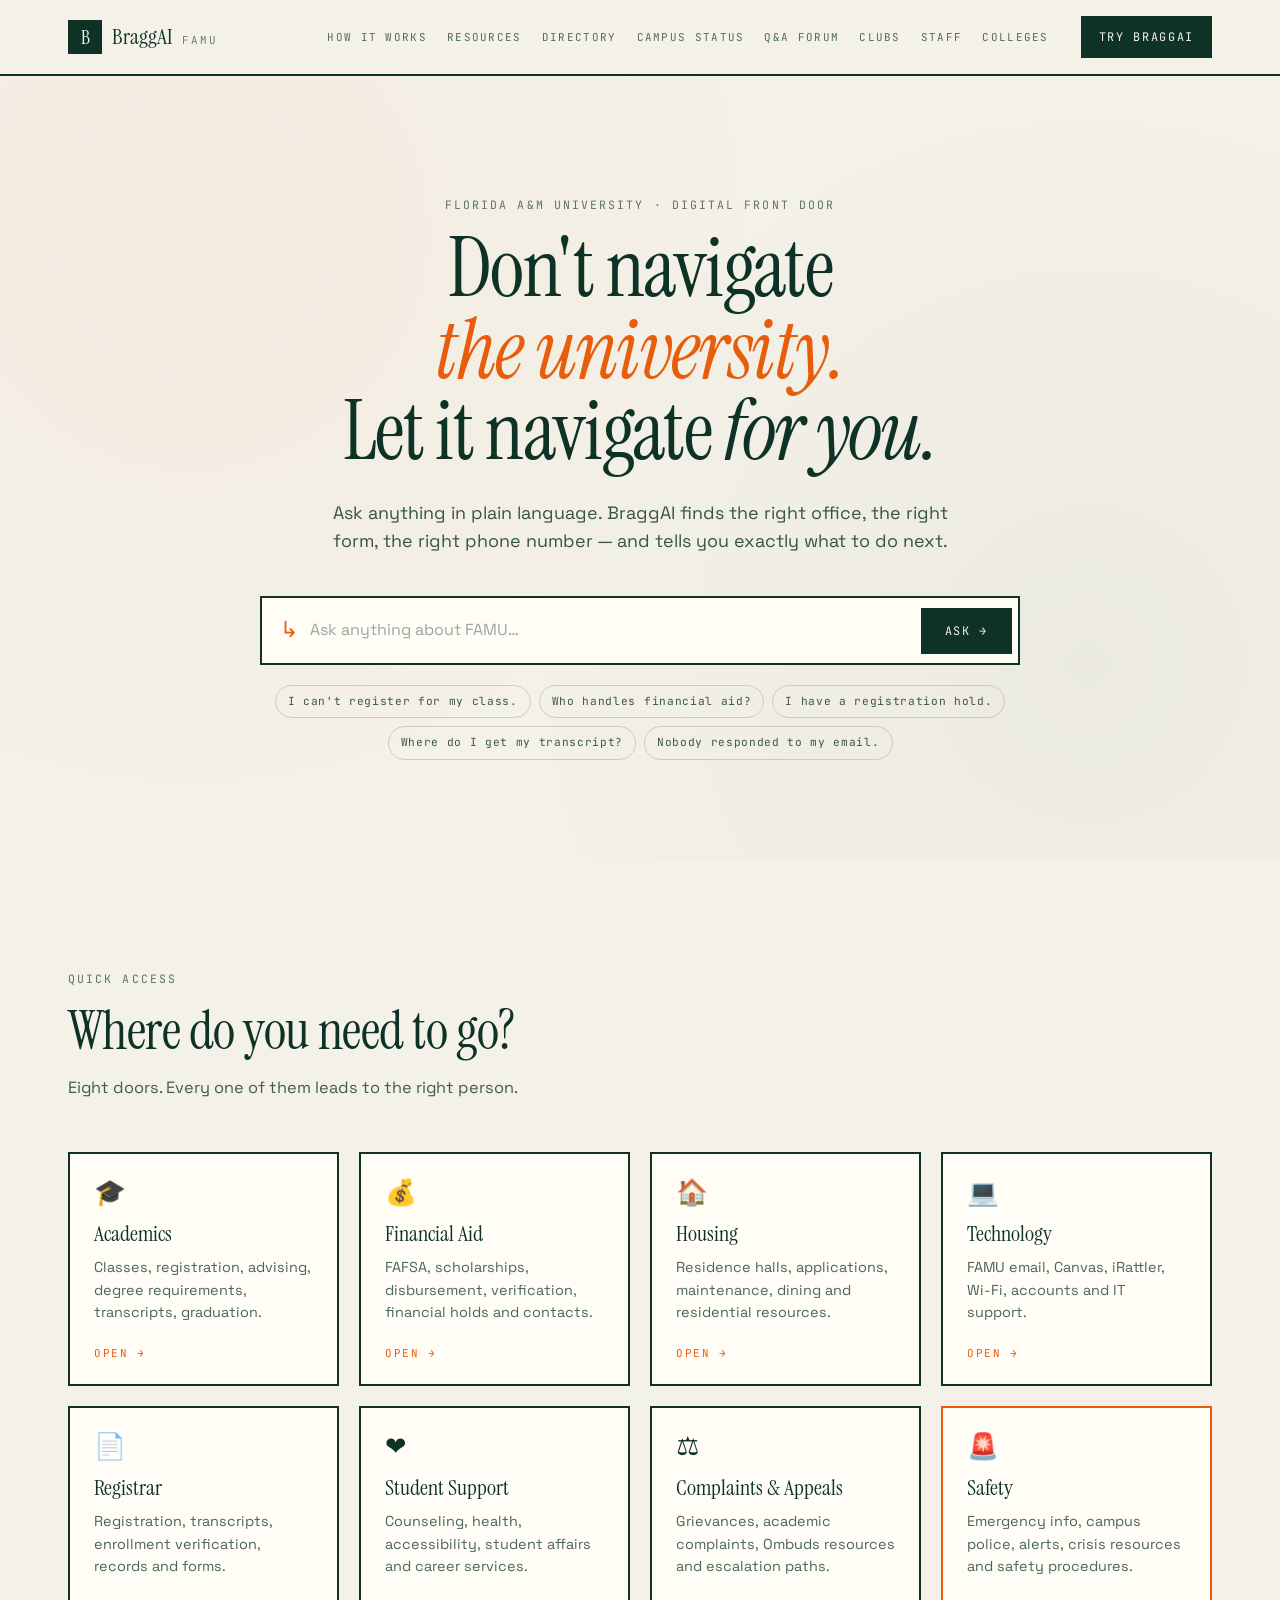
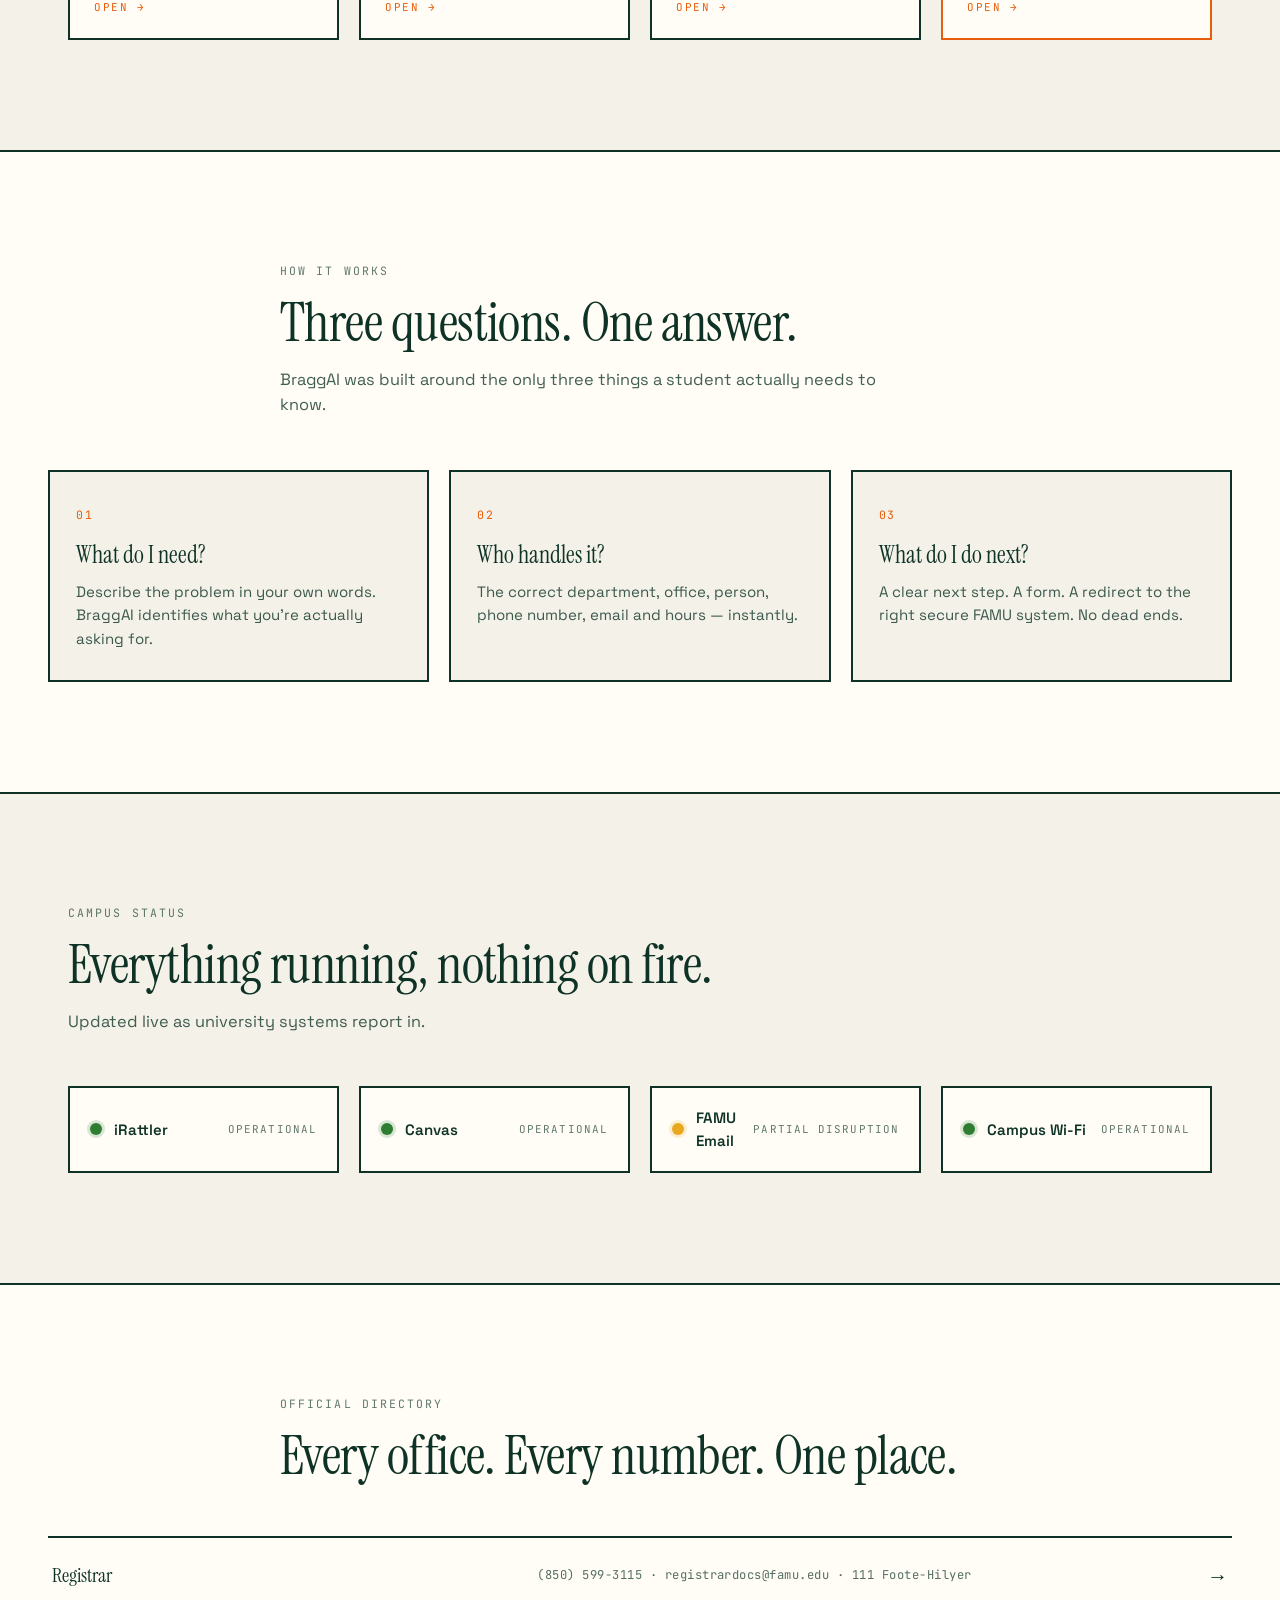
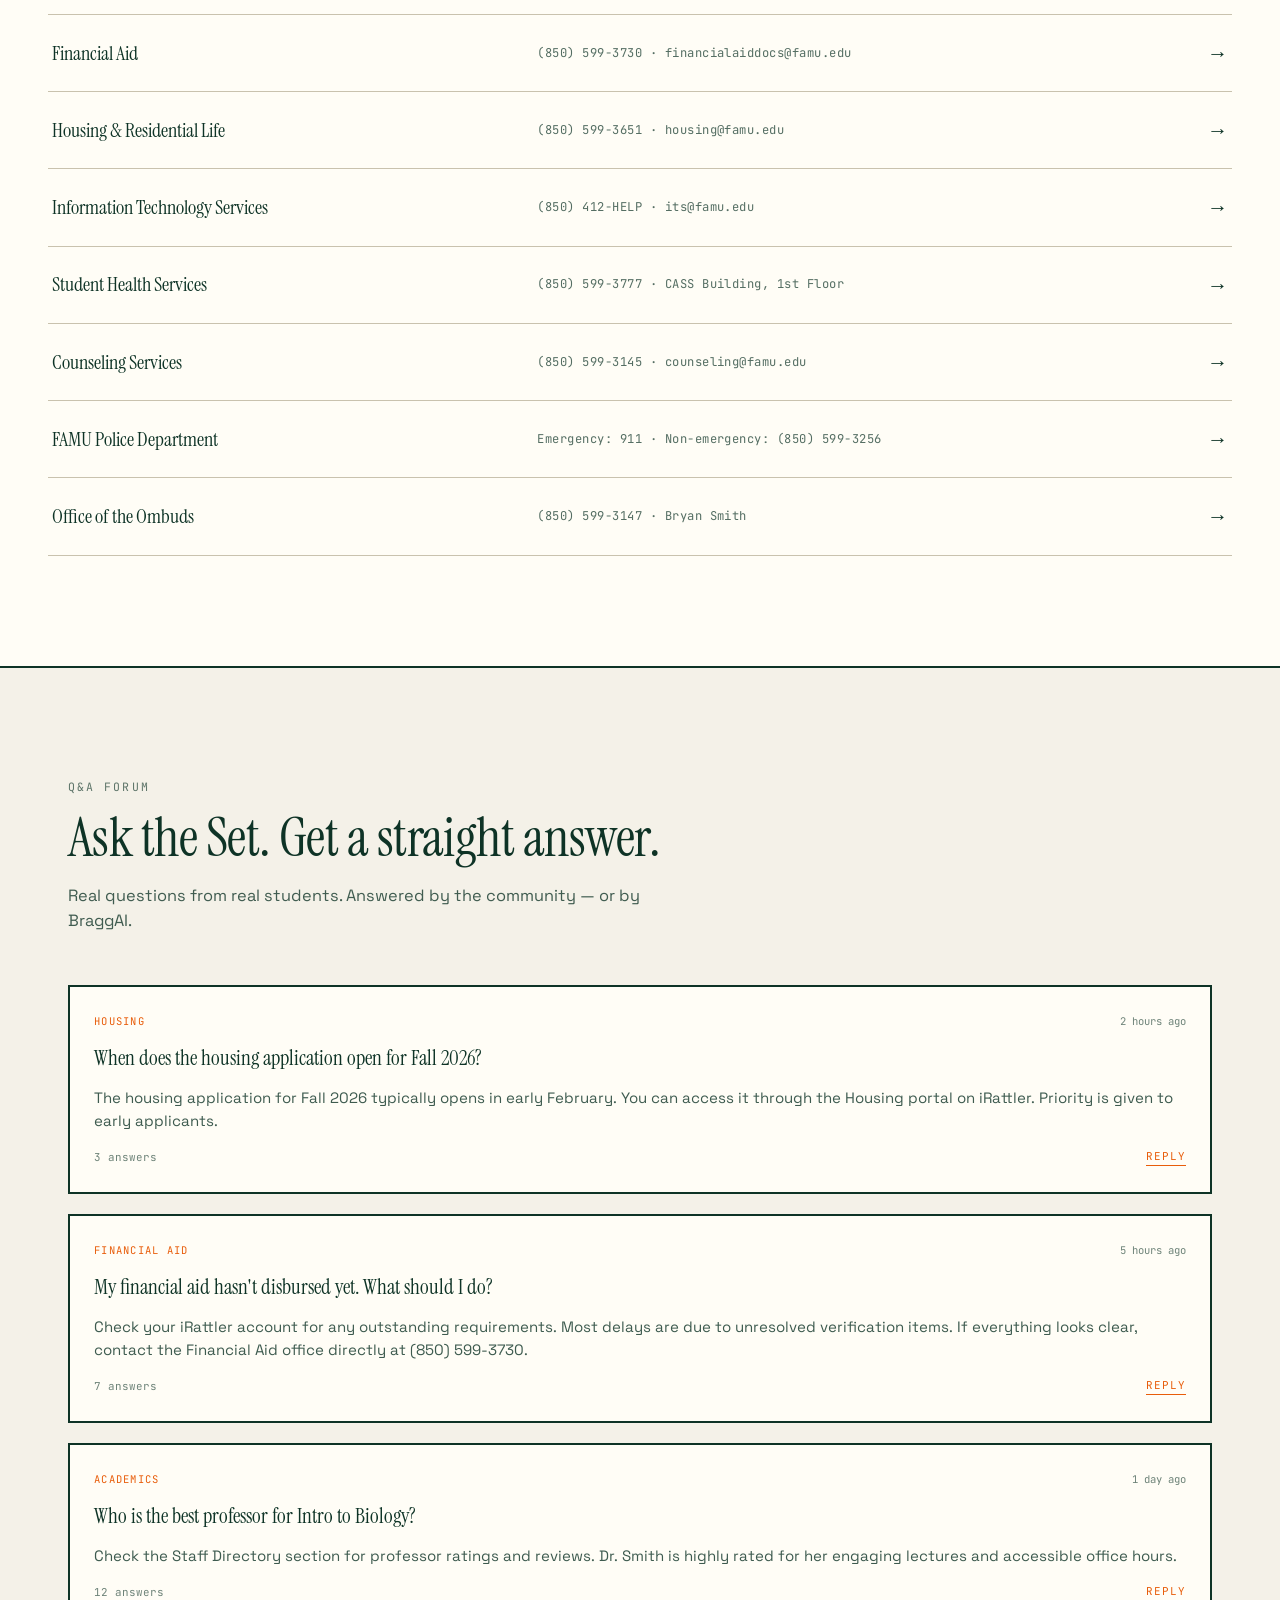
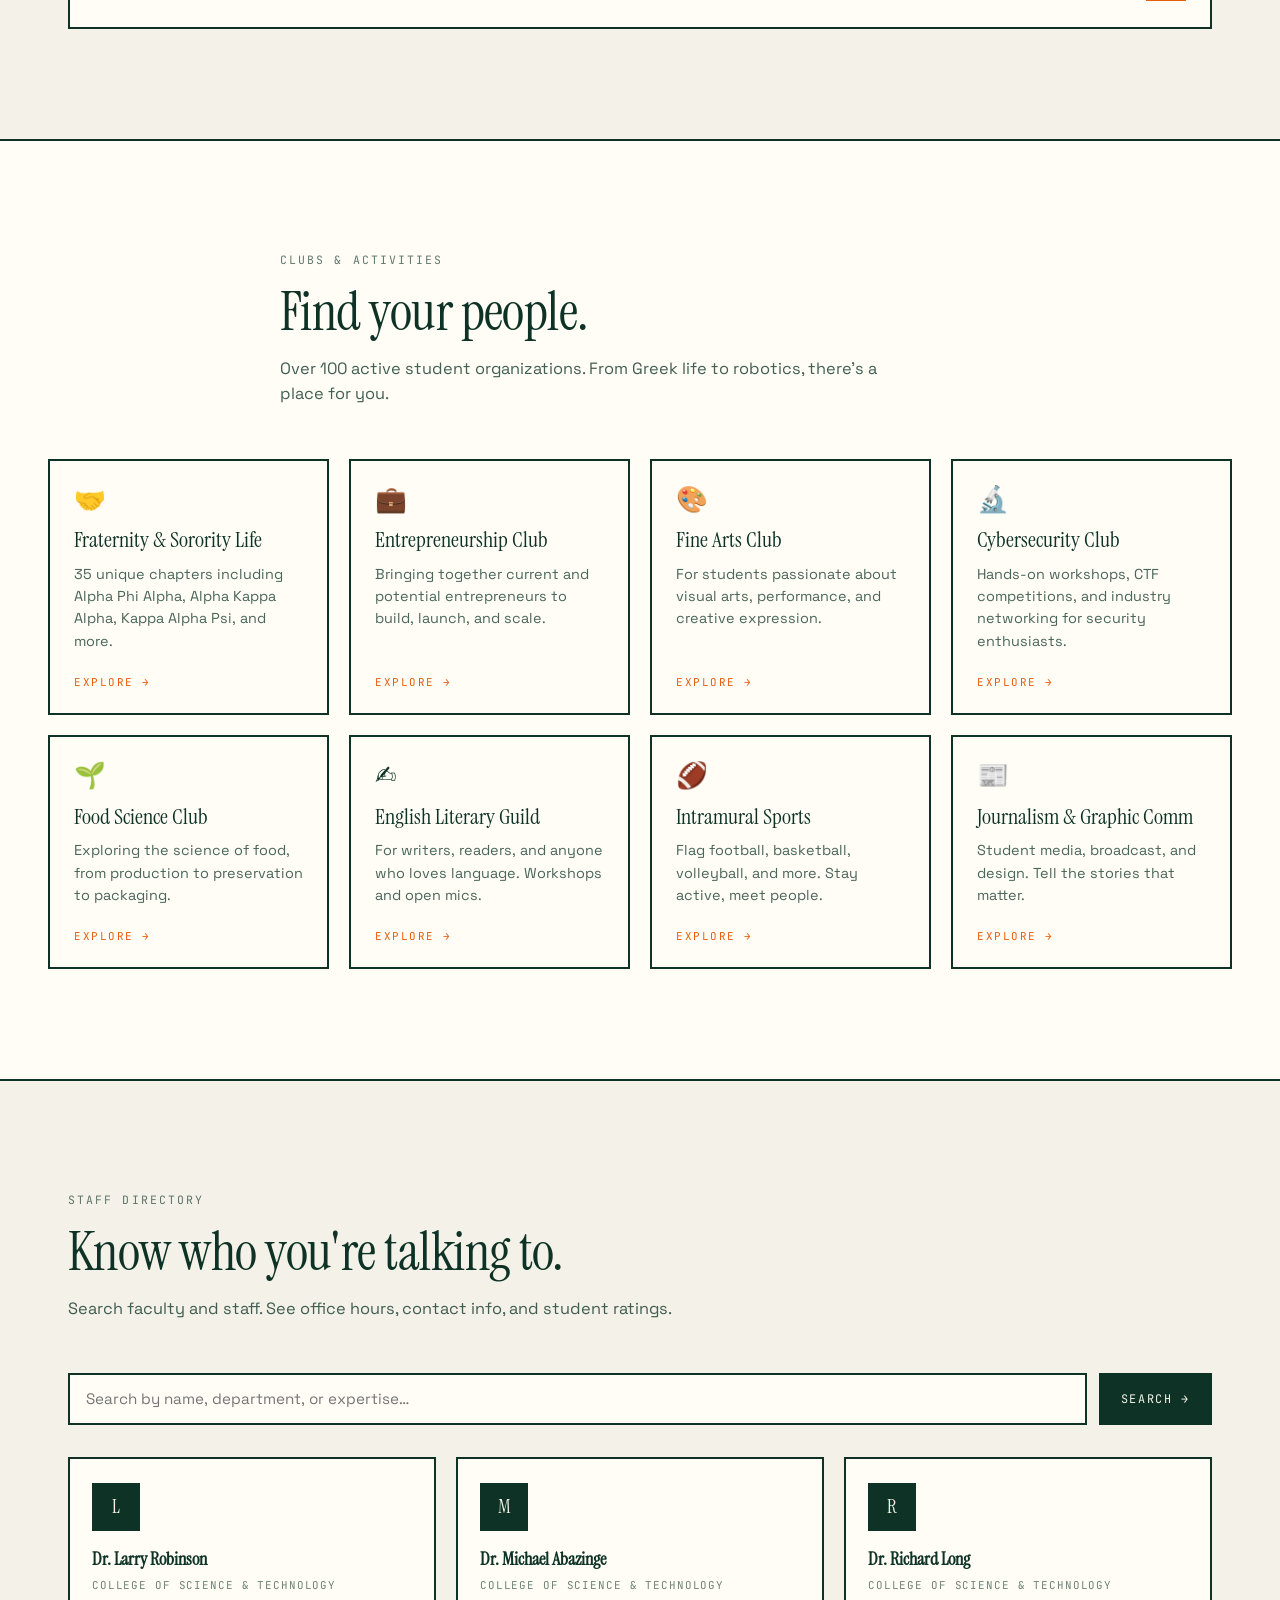
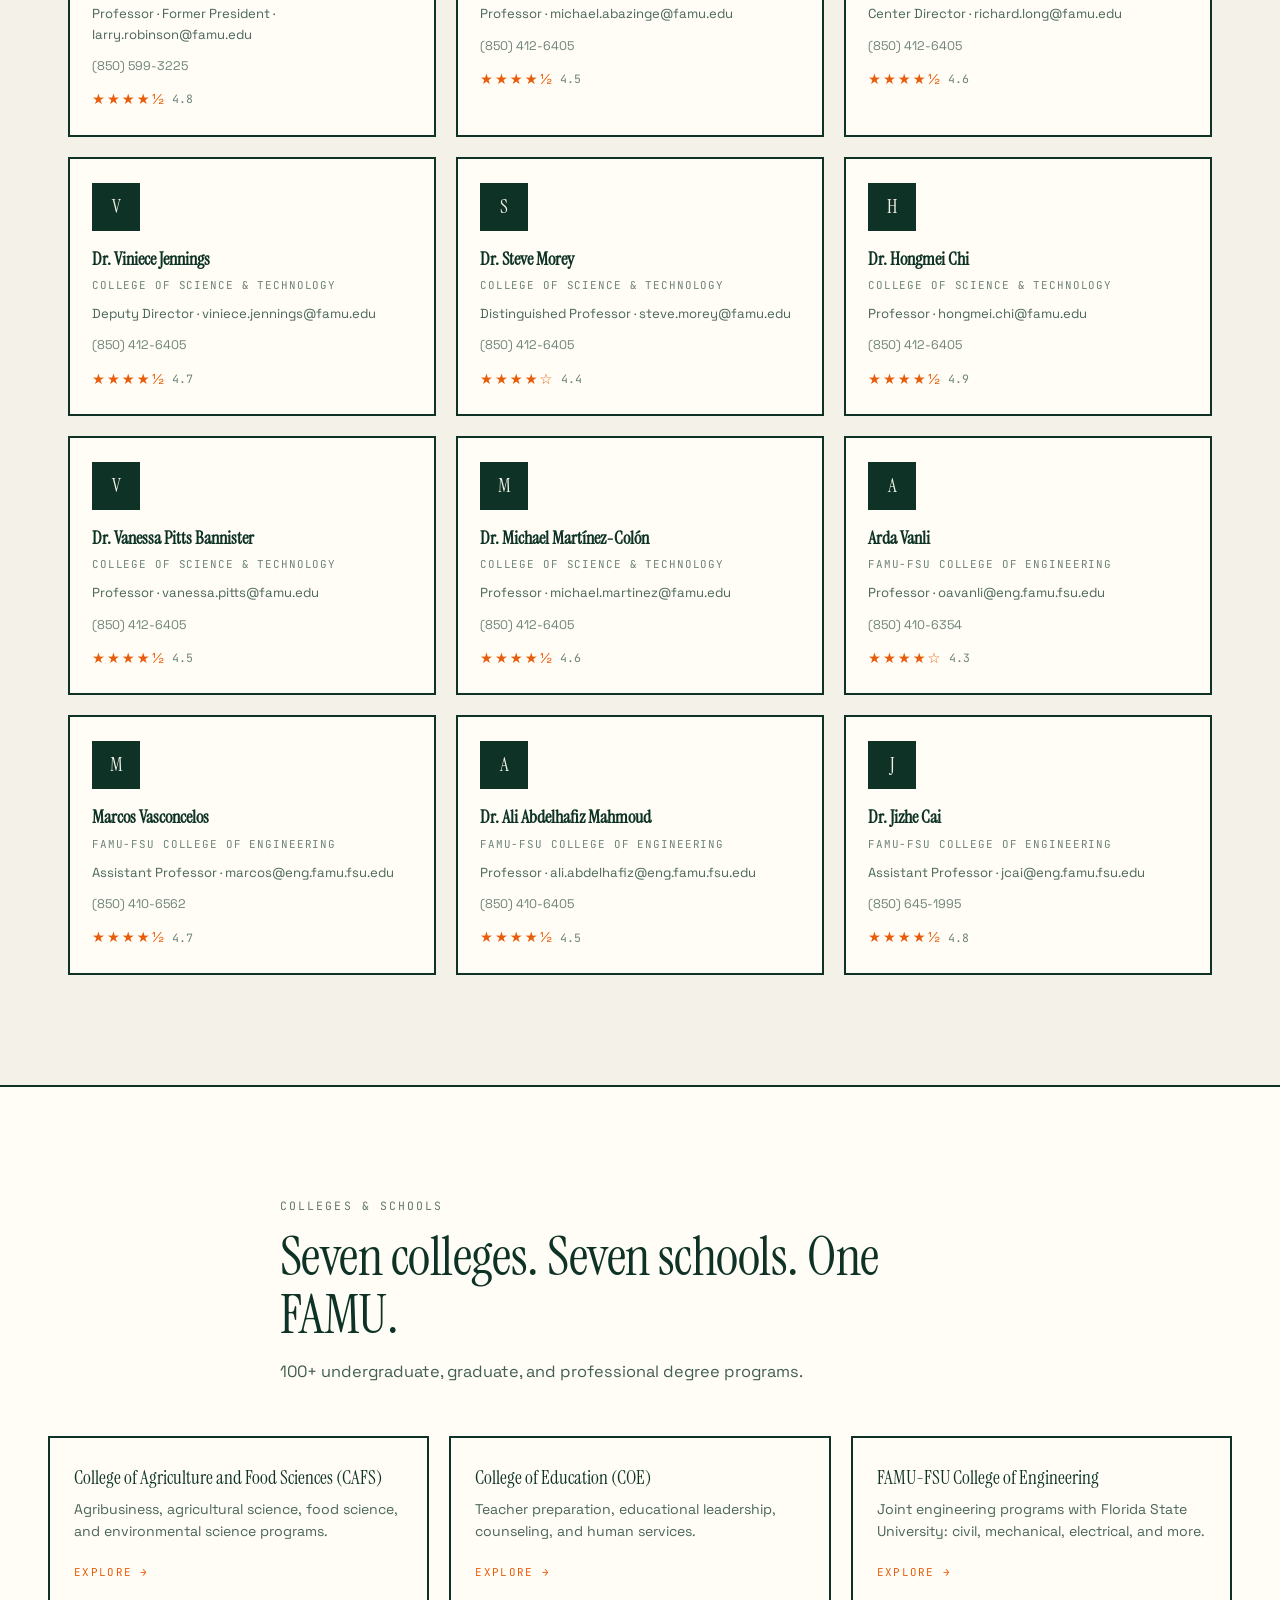
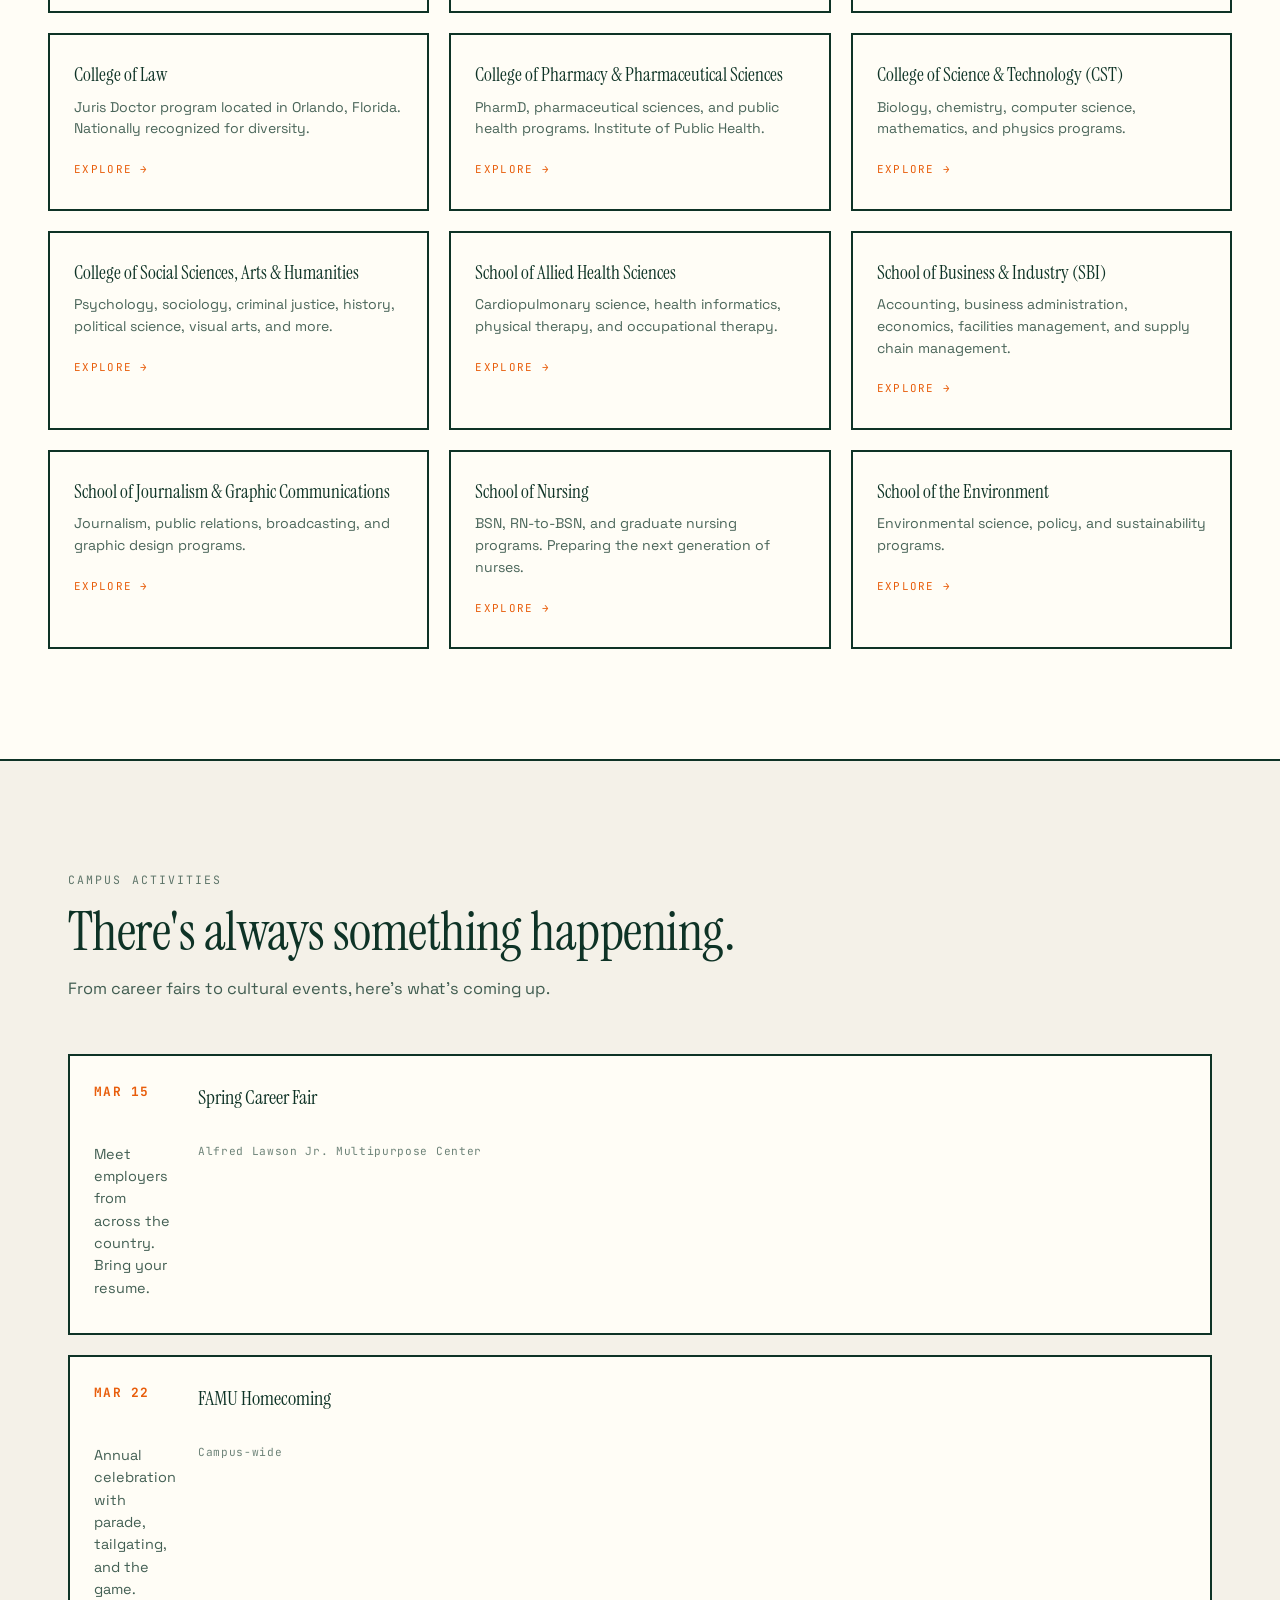
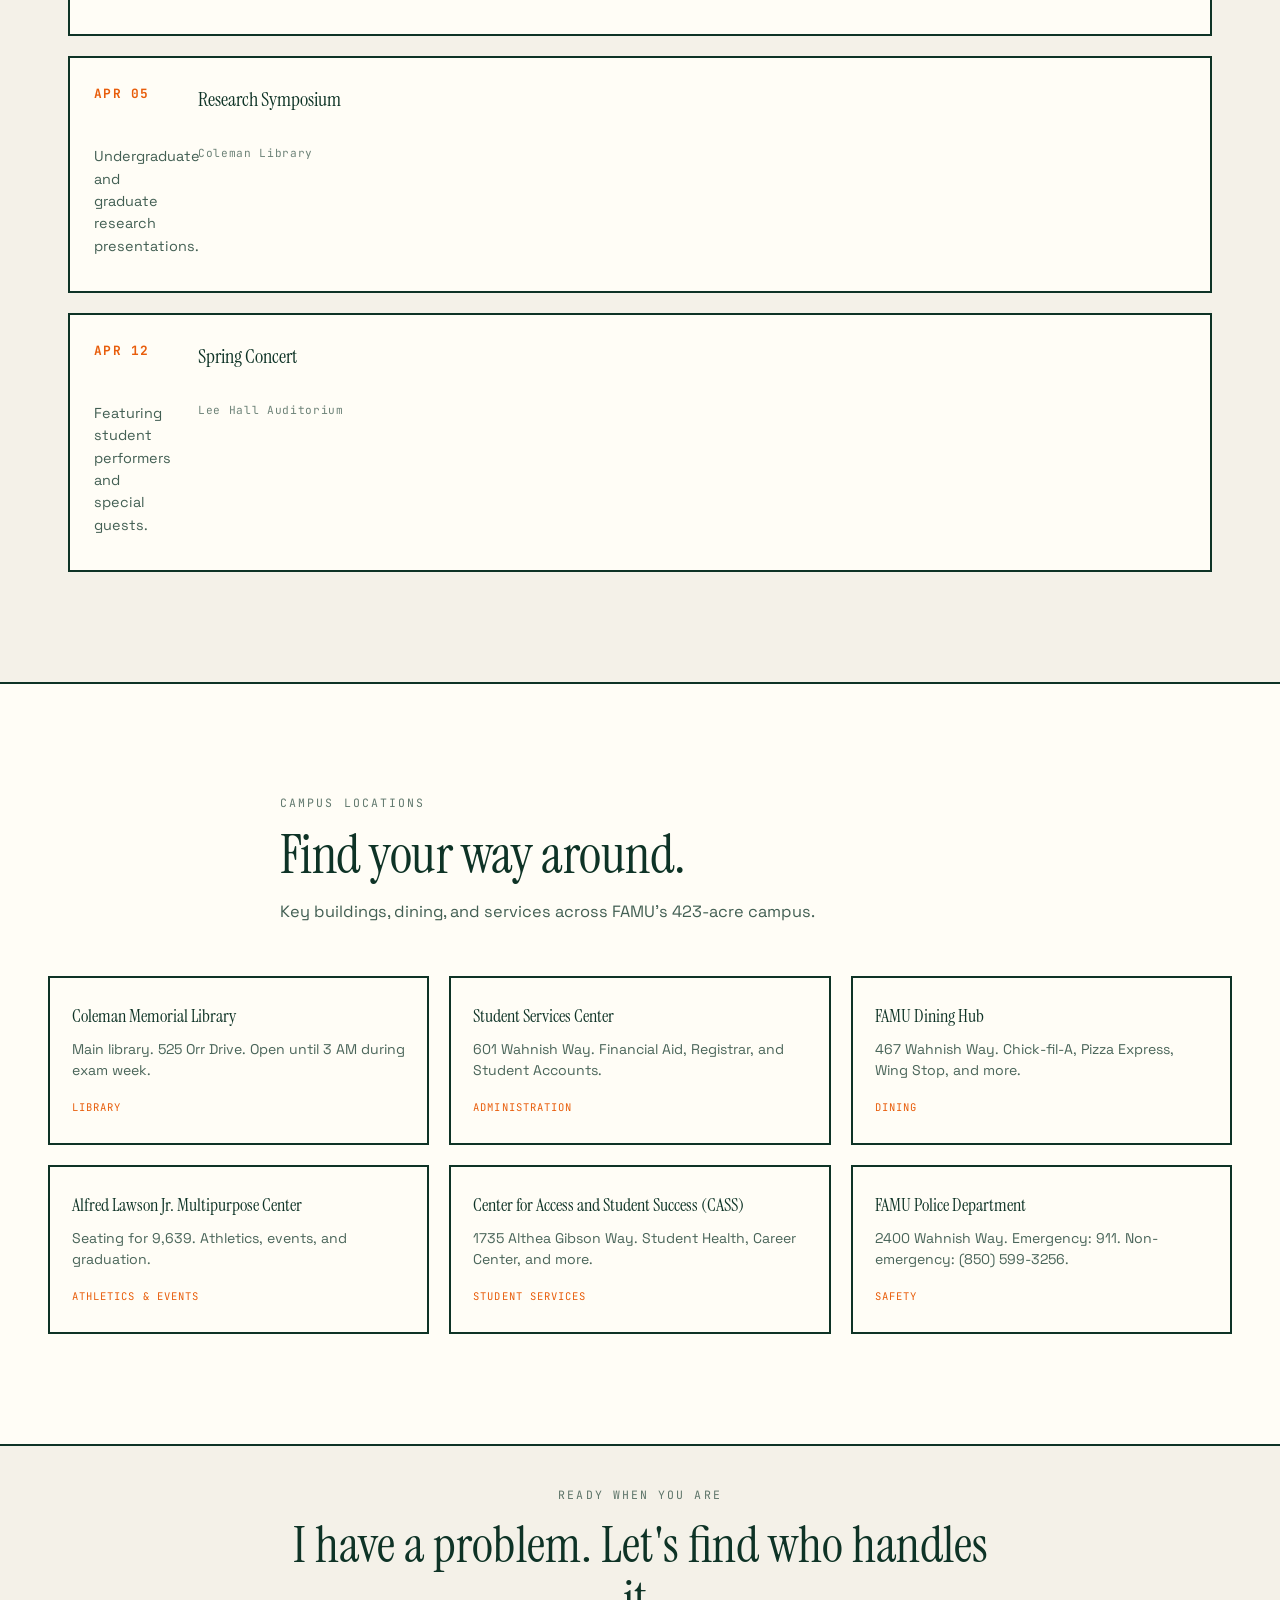
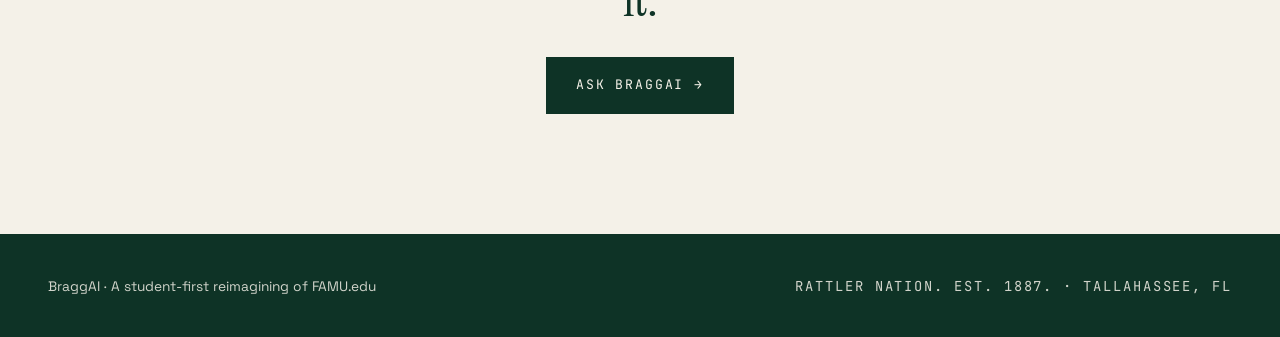
==== commit be8c887e: "removed auth" ====
--- a/index.html
+++ b/index.html
@@ -37,7 +37,6 @@
     </nav>
 
     <div class="nav-actions">
-      <button class="btn btn-nav btn-auth" id="auth-open" type="button">LOG IN</button>
       <a href="#ask" class="btn btn-primary btn-nav">TRY BRAGGAI</a>
     </div>
   </div>
@@ -630,85 +629,6 @@
   </div>
 </footer>
 
-<!-- ============================================================
-     AUTH MODAL
-     ============================================================ -->
-<div class="auth-overlay" id="auth-overlay" aria-hidden="true">
-  <div class="auth-modal" role="dialog" aria-modal="true" aria-labelledby="auth-title">
-
-    <button class="auth-close" id="auth-close" type="button" aria-label="Close">
-      <span></span><span></span>
-    </button>
-
-    <div class="auth-tabs">
-      <button class="auth-tab is-active" type="button" data-tab="login">Log in</button>
-      <button class="auth-tab" type="button" data-tab="signup">Sign up</button>
-    </div>
-
-    <form class="auth-panel is-active" id="auth-login" data-panel="login" novalidate>
-      <p class="eyebrow">Welcome back</p>
-      <h2 class="auth-title" id="auth-title">Log in to BraggAI</h2>
-
-      <label class="auth-field">
-        <span>Email</span>
-        <input type="email" name="email" id="login-email" autocomplete="email" placeholder="you@famu.edu" required>
-      </label>
-
-      <label class="auth-field">
-        <span>Password</span>
-        <input type="password" name="password" id="login-password" autocomplete="current-password" placeholder="••••••••" required>
-      </label>
-
-      <p class="auth-error" id="login-error" hidden></p>
-
-      <button type="submit" class="btn btn-primary auth-submit">Log in →</button>
-
-      <p class="auth-foot">
-        No account?
-        <button type="button" class="auth-link" data-goto="signup">Sign up</button>
-      </p>
-    </form>
-
-    <form class="auth-panel" id="auth-signup" data-panel="signup" novalidate>
-      <p class="eyebrow">New here</p>
-      <h2 class="auth-title">Create your account</h2>
-
-      <label class="auth-field">
-        <span>Name</span>
-        <input type="text" name="name" id="signup-name" autocomplete="name" placeholder="Your name" required>
-      </label>
-
-      <label class="auth-field">
-        <span>Email</span>
-        <input type="email" name="email" id="signup-email" autocomplete="email" placeholder="you@famu.edu" required>
-      </label>
-
-      <label class="auth-field">
-        <span>Password</span>
-        <input type="password" name="password" id="signup-password" autocomplete="new-password" placeholder="At least 8 characters" minlength="8" required>
-      </label>
-
-      <p class="auth-error" id="signup-error" hidden></p>
-
-      <button type="submit" class="btn btn-primary auth-submit">Create account →</button>
-
-      <p class="auth-foot">
-        Already have one?
-        <button type="button" class="auth-link" data-goto="login">Log in</button>
-      </p>
-    </form>
-
-    <div class="auth-panel" id="auth-account" data-panel="account">
-      <p class="eyebrow">Signed in</p>
-      <h2 class="auth-title" id="account-name">—</h2>
-      <p class="auth-email" id="account-email">—</p>
-      <button type="button" class="btn btn-primary auth-submit" id="auth-logout">Log out</button>
-    </div>
-
-  </div>
-</div>
-
-<script src="js/auth.js" defer></script>
 <script src="js/main.js" defer></script>
 <script src="js/staff.js" defer></script>
 
--- a/css/styles.css
+++ b/css/styles.css
@@ -727,174 +727,3 @@
   opacity: 0.55;
 }
 
-/* ============================================================
-   AUTH
-   ============================================================ */
-.auth-overlay {
-  position: fixed;
-  inset: 0;
-  z-index: 900;
-  display: grid;
-  place-items: center;
-  padding: 24px;
-  background: rgba(10, 35, 26, 0.72);
-  backdrop-filter: blur(6px);
-  opacity: 0;
-  pointer-events: none;
-  transition: opacity 0.22s ease;
-}
-.auth-overlay.is-open {
-  opacity: 1;
-  pointer-events: auto;
-}
-
-.auth-modal {
-  position: relative;
-  width: min(100%, 460px);
-  background: var(--card);
-  border: 2px solid var(--ink);
-  box-shadow: 10px 10px 0 var(--ink);
-  padding: clamp(28px, 5vw, 44px);
-  transform: translateY(14px) scale(0.98);
-  transition: transform 0.26s cubic-bezier(0.2, 0.9, 0.3, 1);
-}
-.auth-overlay.is-open .auth-modal {
-  transform: translateY(0) scale(1);
-}
-
-.auth-close {
-  position: absolute;
-  top: 14px;
-  right: 14px;
-  width: 34px;
-  height: 34px;
-  display: grid;
-  place-items: center;
-  border: 1.5px solid var(--line);
-  transition: border-color 0.15s ease, background 0.15s ease;
-}
-.auth-close span {
-  position: absolute;
-  width: 16px;
-  height: 2px;
-  background: var(--ink);
-}
-.auth-close span:first-child { transform: rotate(45deg); }
-.auth-close span:last-child  { transform: rotate(-45deg); }
-.auth-close:hover { border-color: var(--orange); background: var(--orange); }
-.auth-close:hover span { background: var(--paper); }
-
-.auth-tabs {
-  display: flex;
-  gap: 0;
-  margin-bottom: 30px;
-  border-bottom: 2px solid var(--ink);
-}
-.auth-tab {
-  font-family: var(--mono);
-  font-size: 0.72rem;
-  letter-spacing: 0.16em;
-  text-transform: uppercase;
-  padding: 10px 16px 9px;
-  color: var(--ink);
-  opacity: 0.55;
-  border-bottom: 3px solid transparent;
-  margin-bottom: -2px;
-  transition: opacity 0.15s ease, border-color 0.15s ease;
-}
-.auth-tab.is-active { opacity: 1; border-bottom-color: var(--orange); }
-.auth-tab:hover { opacity: 1; }
-
-.auth-panel { display: none; }
-.auth-panel.is-active { display: block; animation: authIn 0.28s ease; }
-@keyframes authIn {
-  from { opacity: 0; transform: translateY(6px); }
-  to   { opacity: 1; transform: translateY(0); }
-}
-
-.auth-title {
-  font-family: var(--serif);
-  font-weight: 400;
-  font-size: clamp(1.6rem, 3vw, 2rem);
-  line-height: 1.15;
-  margin-bottom: 24px;
-}
-
-.auth-field { display: block; margin-bottom: 18px; }
-.auth-field span {
-  display: block;
-  font-family: var(--mono);
-  font-size: 0.68rem;
-  letter-spacing: 0.16em;
-  text-transform: uppercase;
-  opacity: 0.7;
-  margin-bottom: 7px;
-}
-.auth-field input {
-  width: 100%;
-  font-family: var(--grotesk);
-  font-size: 0.95rem;
-  color: var(--ink);
-  background: var(--paper);
-  border: 2px solid var(--ink);
-  padding: 12px 14px;
-  outline: none;
-  transition: box-shadow 0.15s ease, border-color 0.15s ease;
-}
-.auth-field input::placeholder { color: rgba(14, 51, 38, 0.38); }
-.auth-field input:focus {
-  border-color: var(--orange);
-  box-shadow: 3px 3px 0 var(--orange);
-}
-
-.auth-error {
-  font-family: var(--mono);
-  font-size: 0.72rem;
-  letter-spacing: 0.04em;
-  color: var(--orange-2);
-  background: rgba(232, 93, 11, 0.1);
-  border-left: 3px solid var(--orange);
-  padding: 9px 12px;
-  margin-bottom: 16px;
-}
-
-.auth-submit {
-  width: 100%;
-  justify-content: center;
-  text-align: center;
-  margin-top: 8px;
-}
-
-.auth-foot {
-  margin-top: 20px;
-  font-size: 0.82rem;
-  text-align: center;
-  opacity: 0.8;
-}
-.auth-link {
-  font-family: var(--mono);
-  font-size: 0.78rem;
-  letter-spacing: 0.06em;
-  color: var(--orange);
-  text-decoration: underline;
-  text-underline-offset: 3px;
-}
-.auth-link:hover { color: var(--ink); }
-
-.auth-email {
-  font-family: var(--mono);
-  font-size: 0.78rem;
-  letter-spacing: 0.06em;
-  opacity: 0.7;
-  margin-bottom: 26px;
-  word-break: break-all;
-}
-
-.btn-auth { border-color: var(--orange); }
-.btn-auth.is-user {
-  background: var(--orange);
-  color: var(--ink);
-  font-weight: 700;
-}
-
-body.auth-locked { overflow: hidden; }
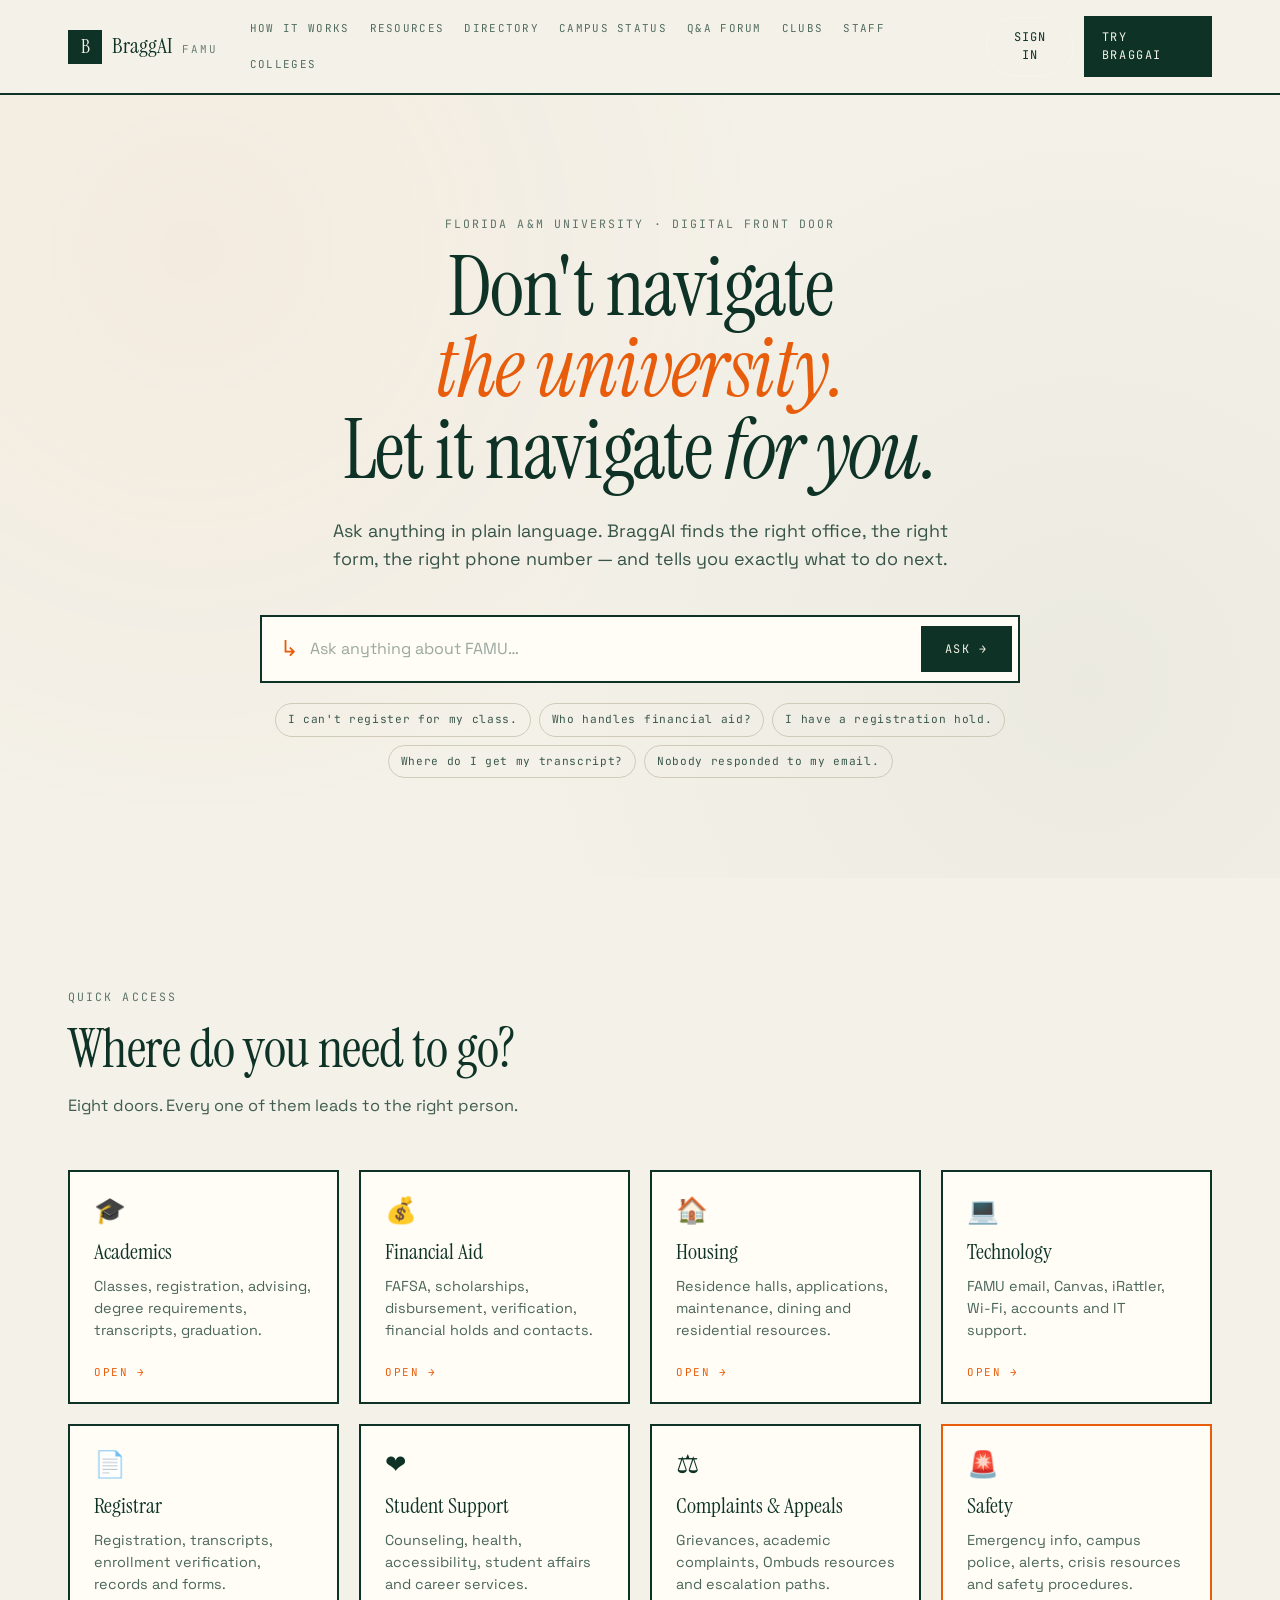
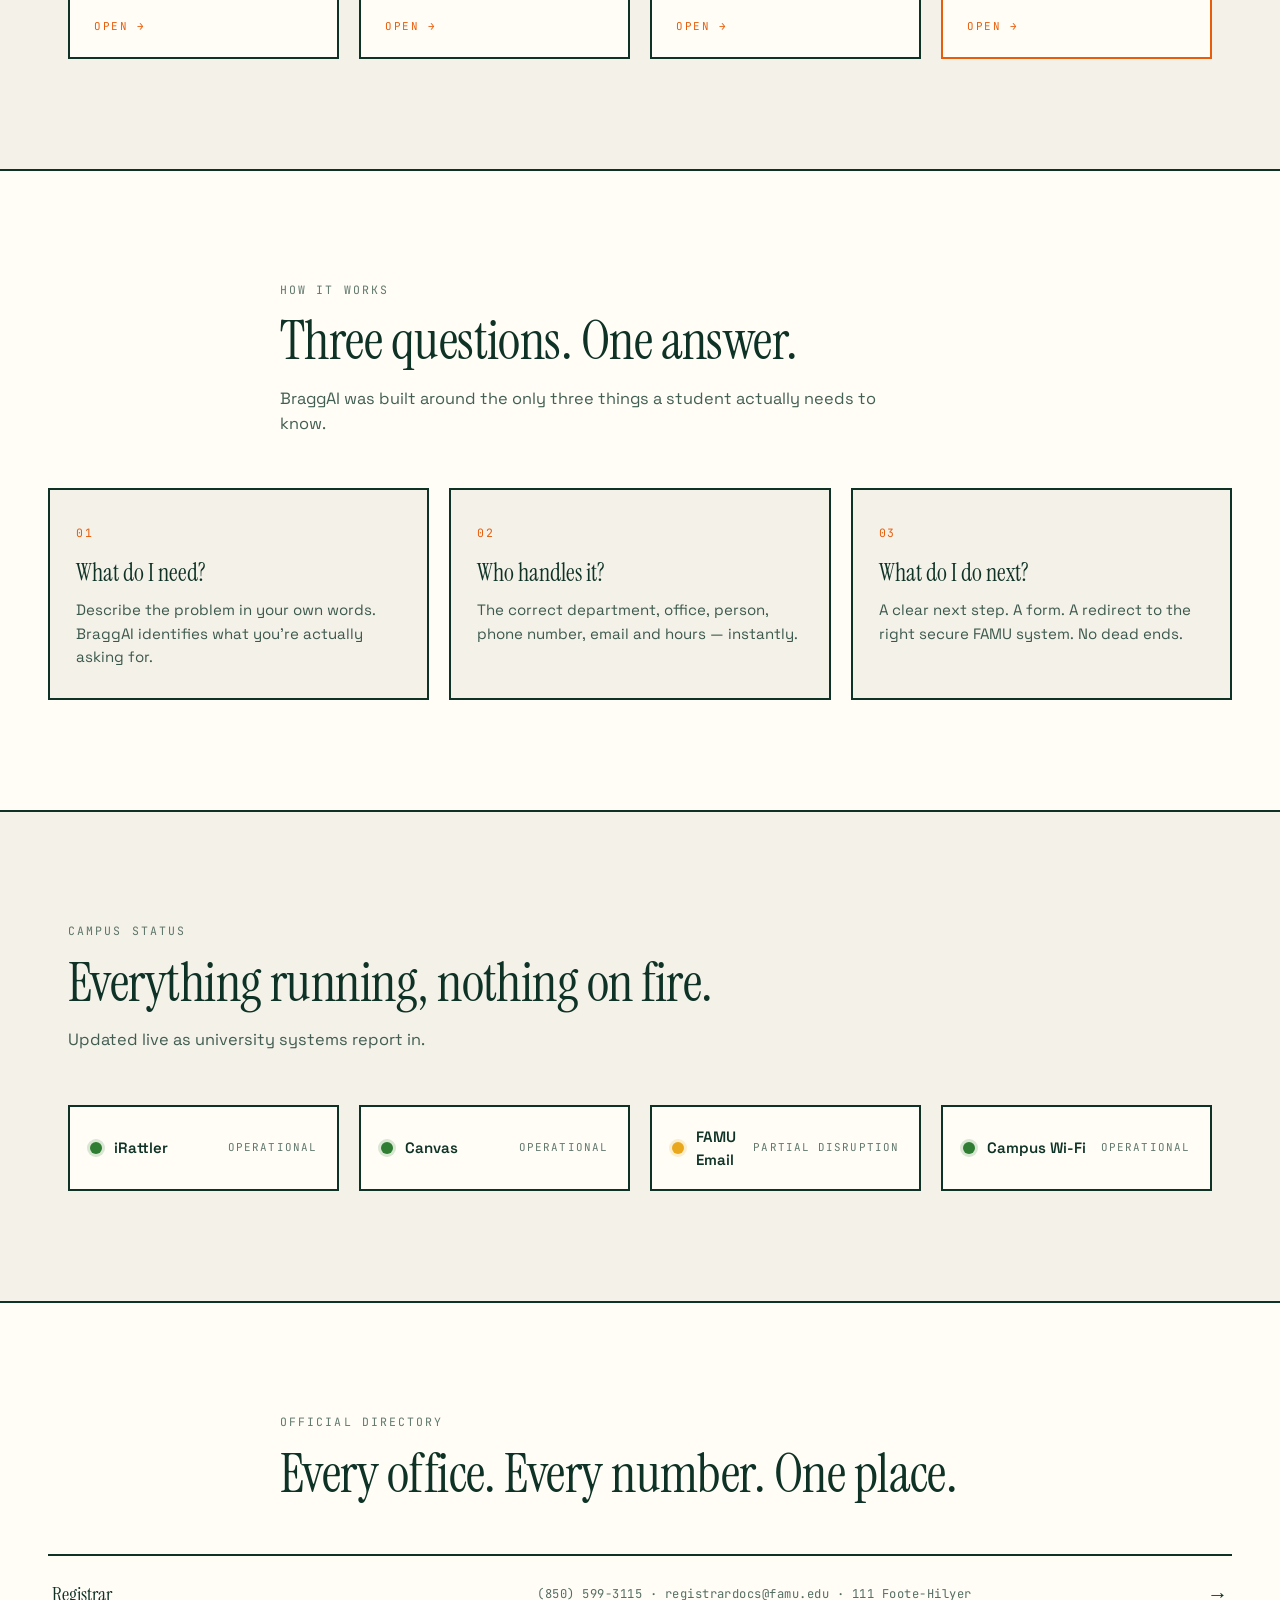
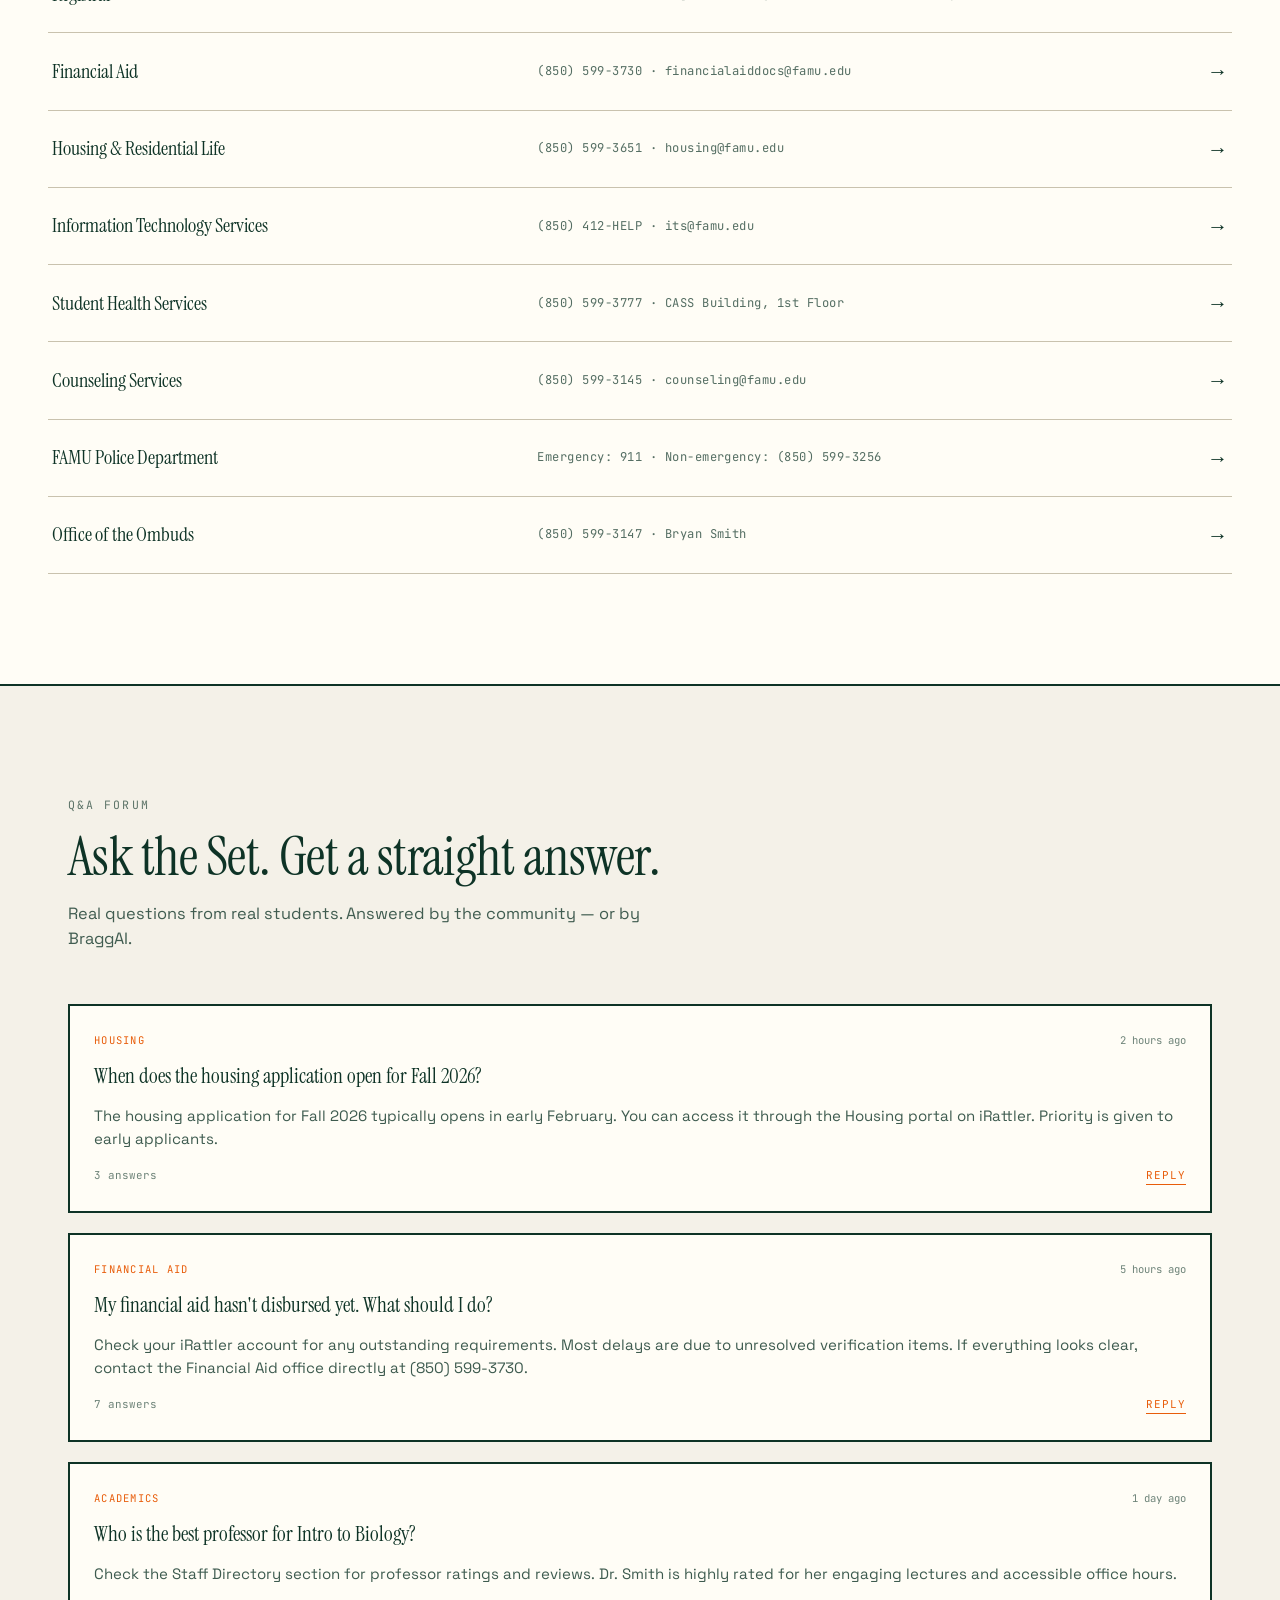
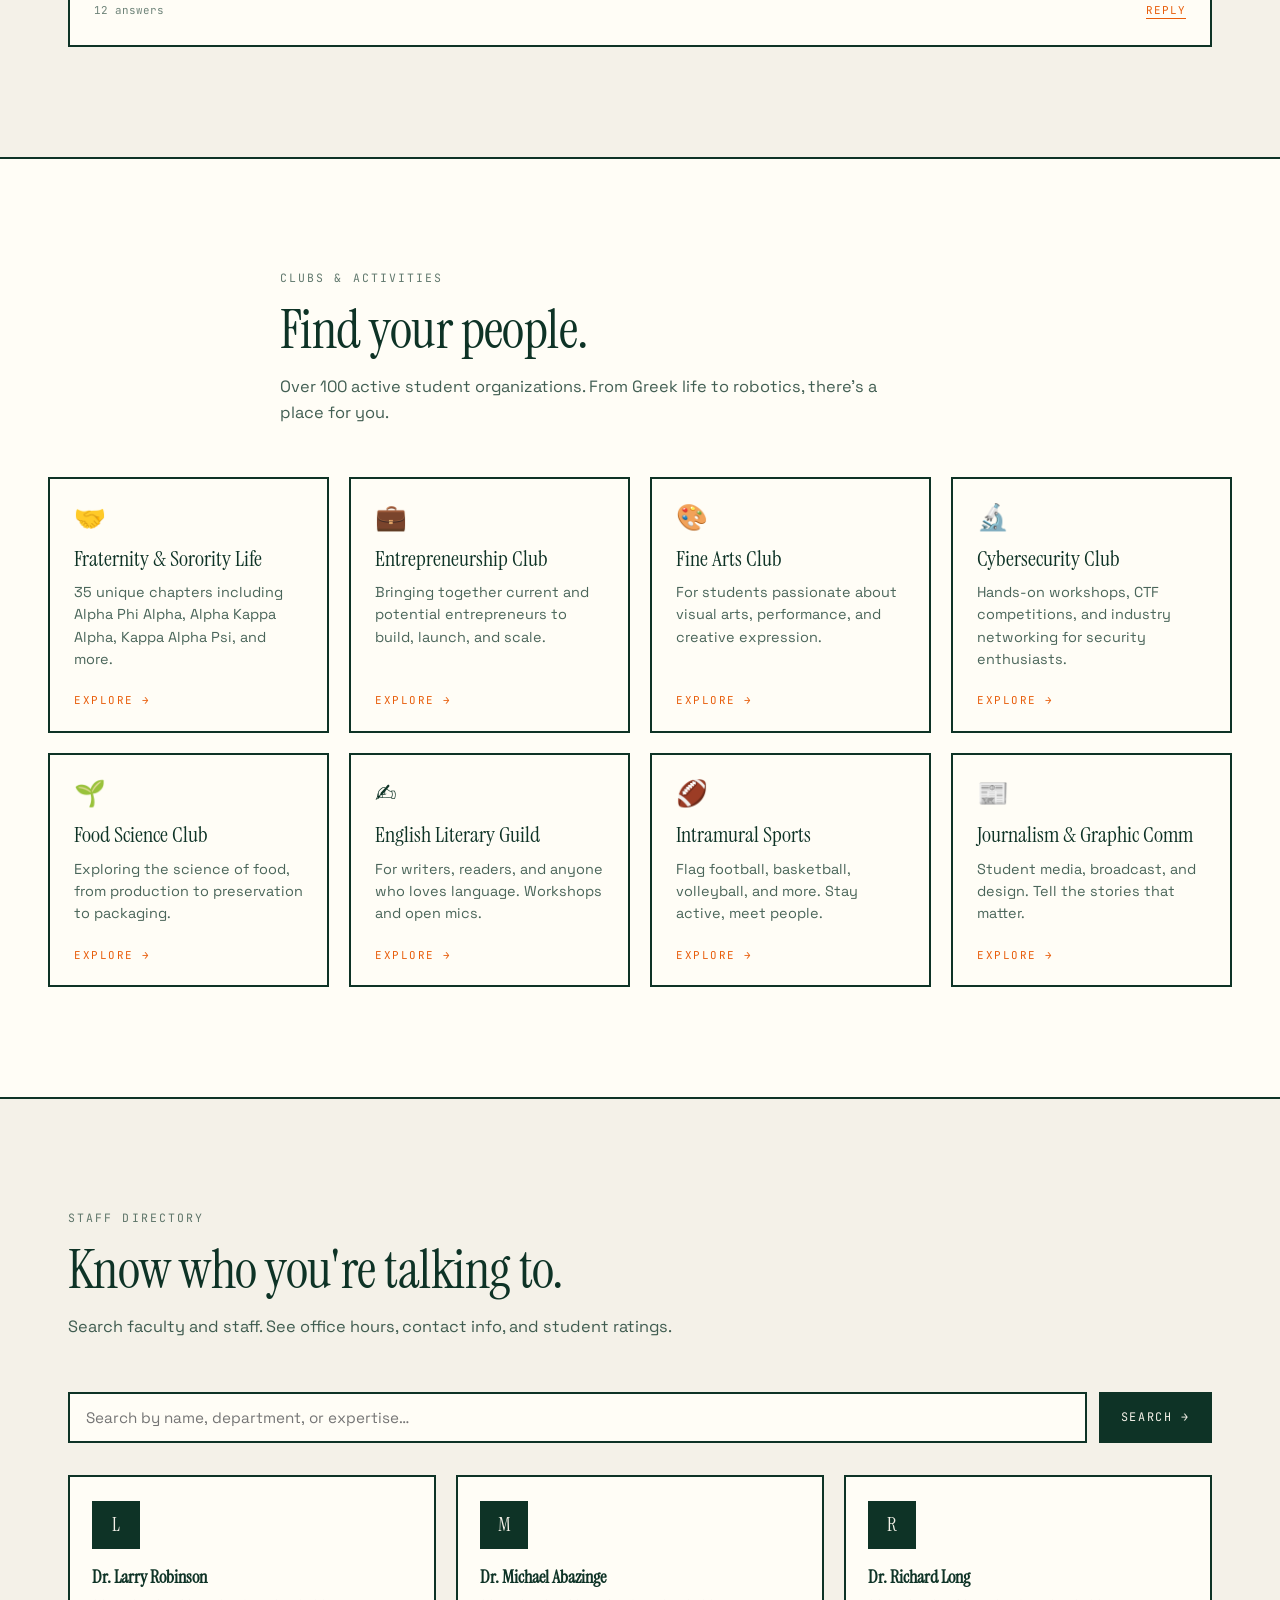
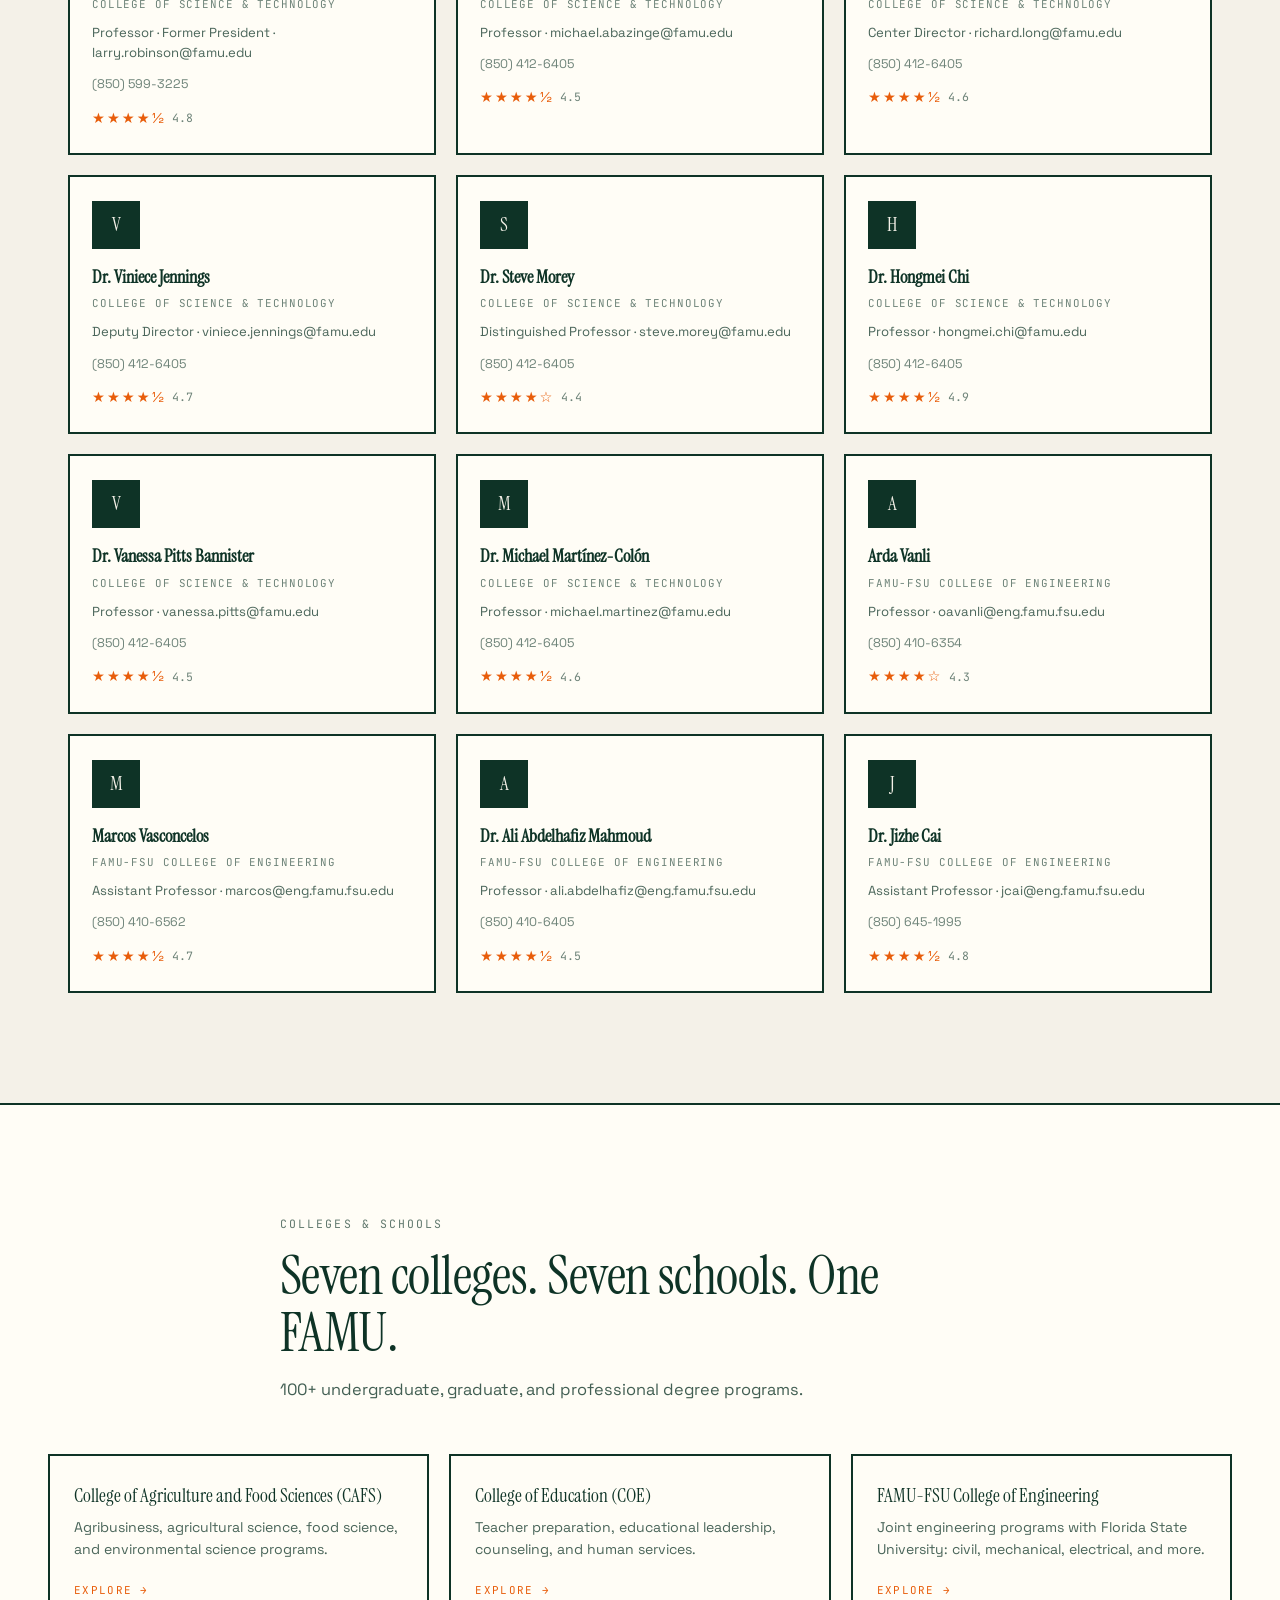
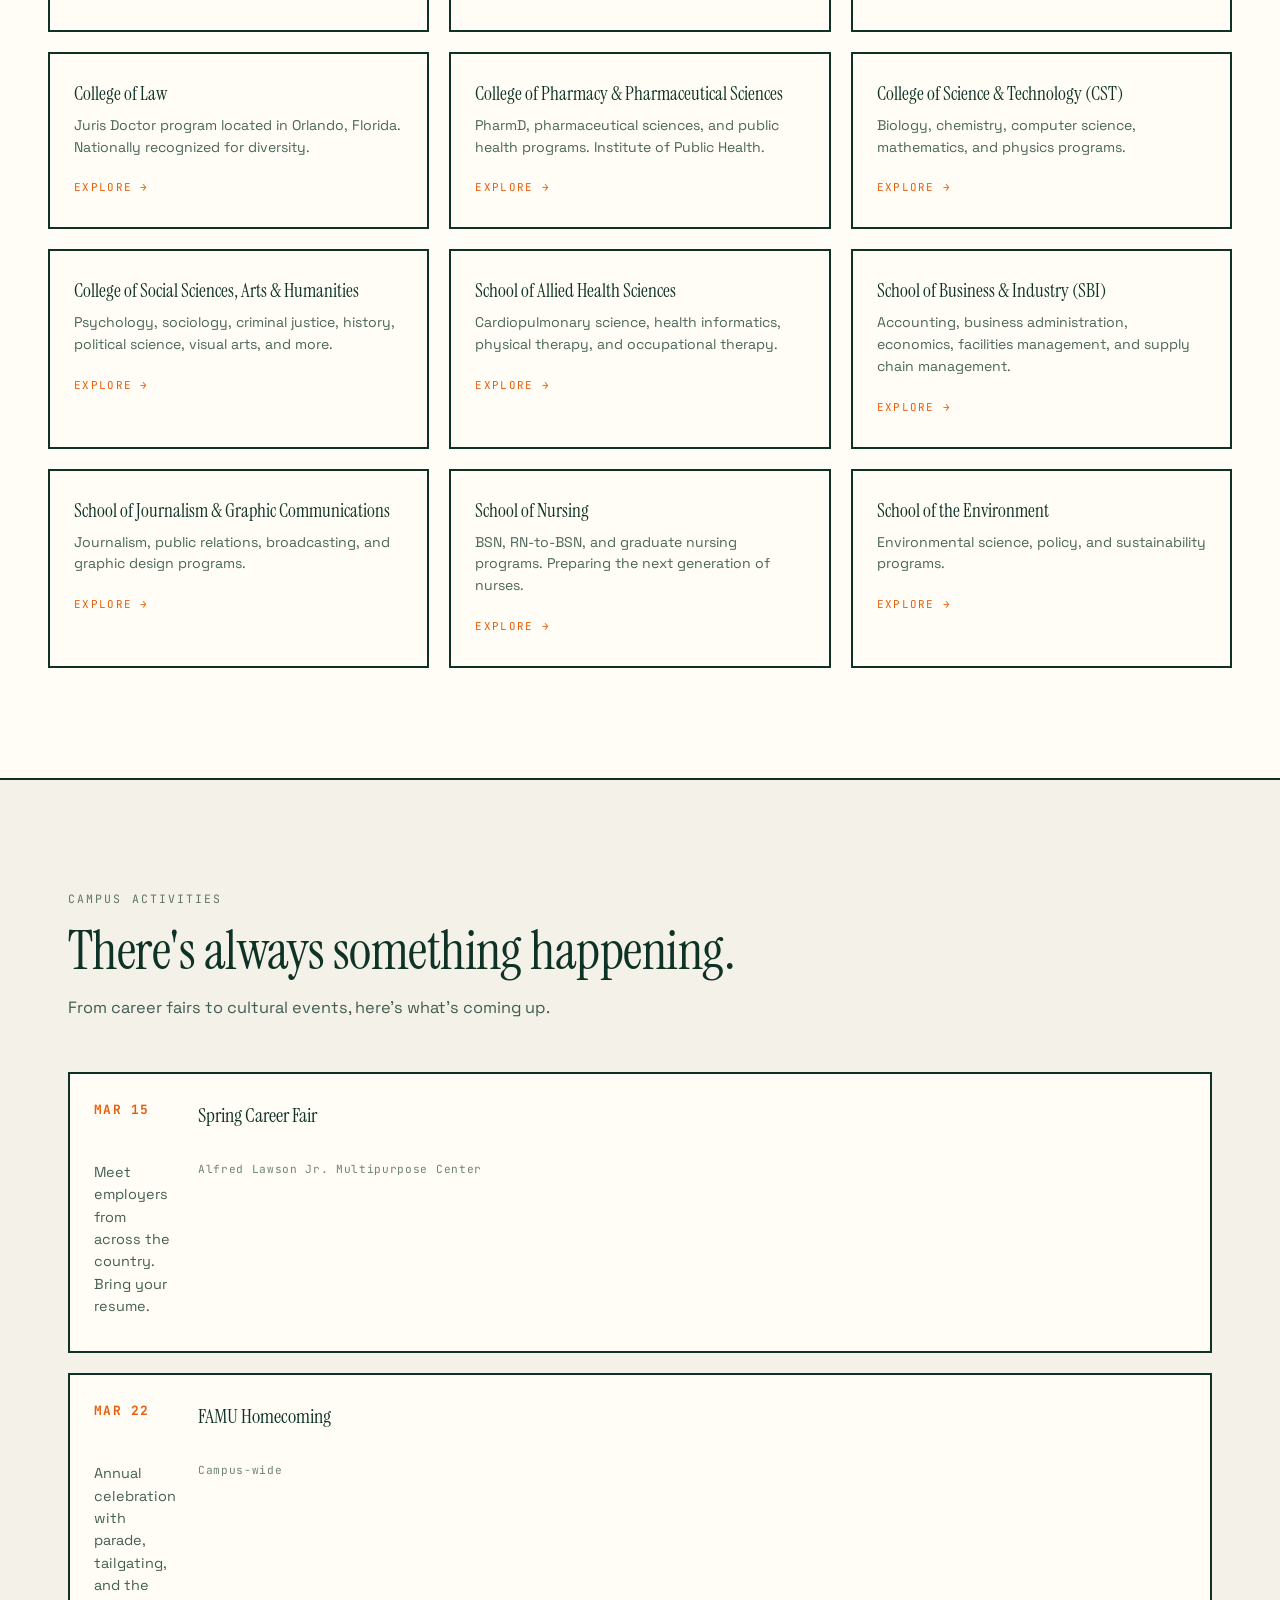
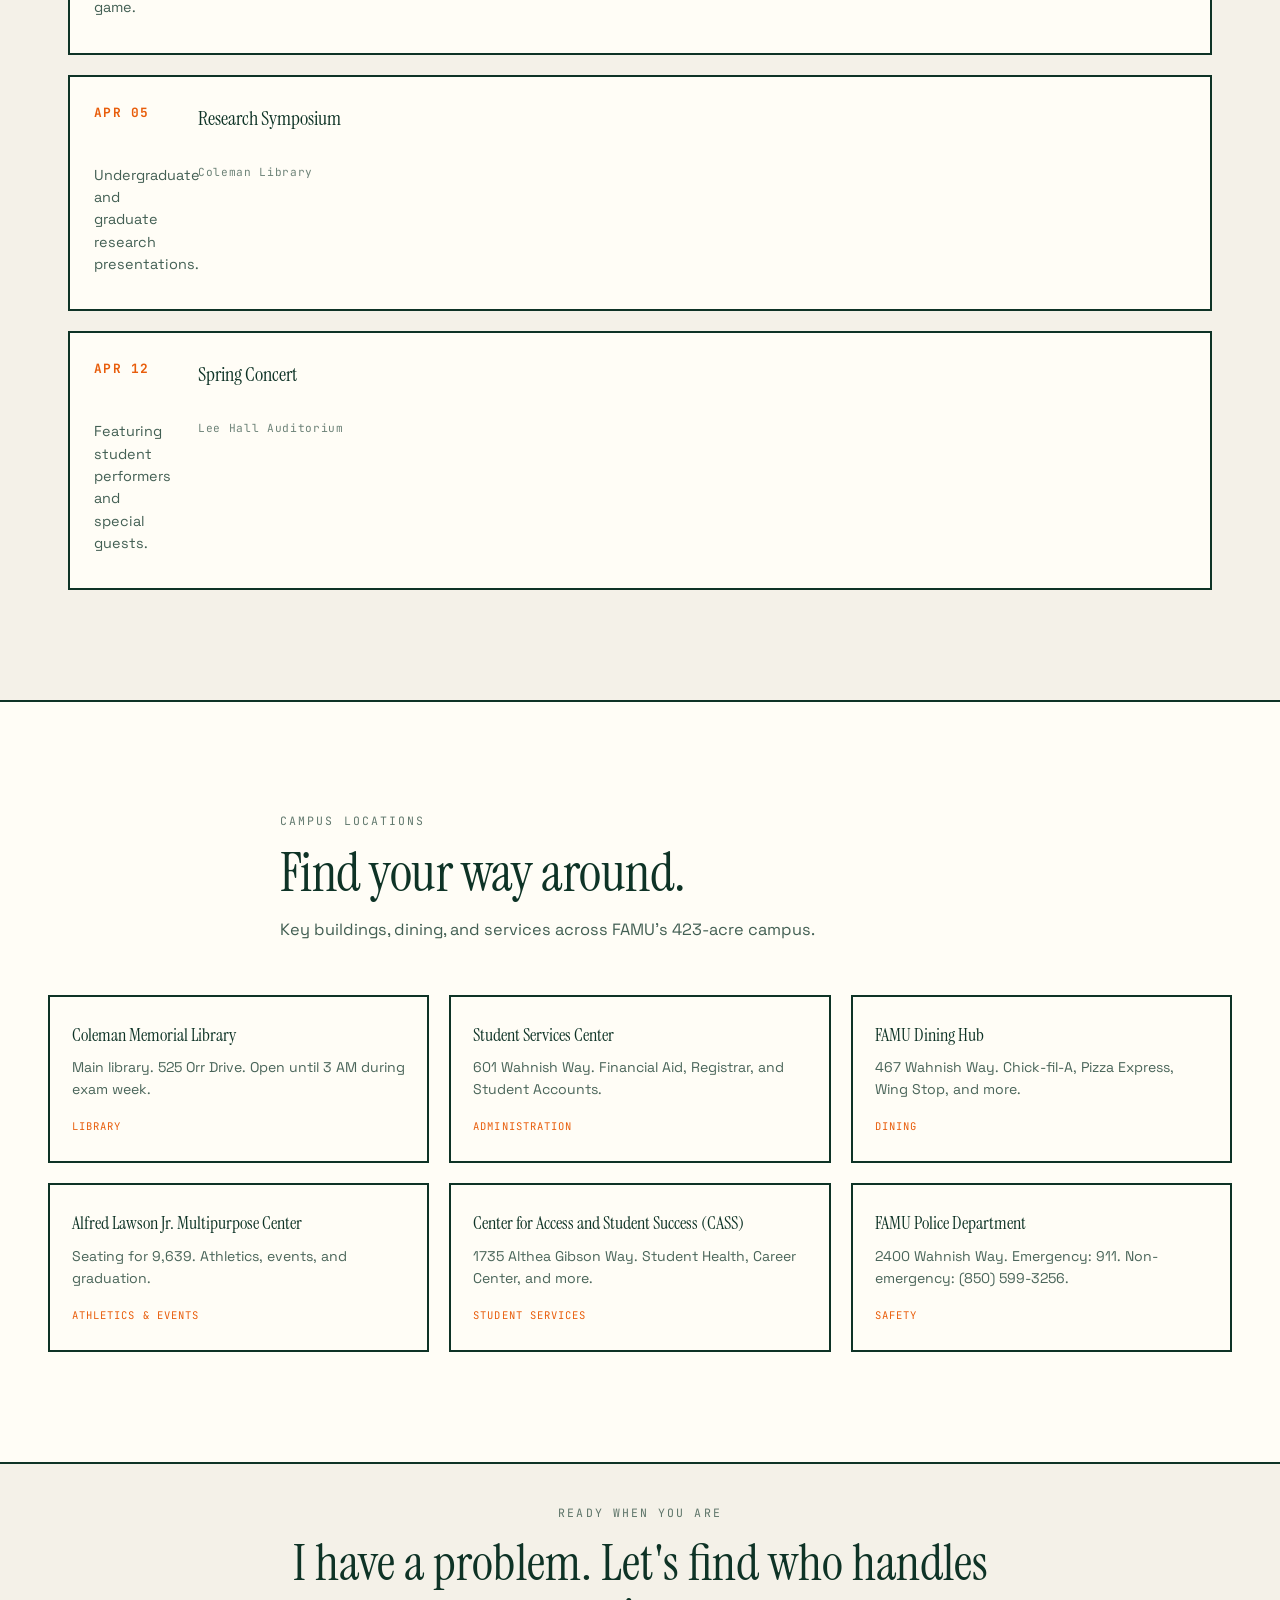
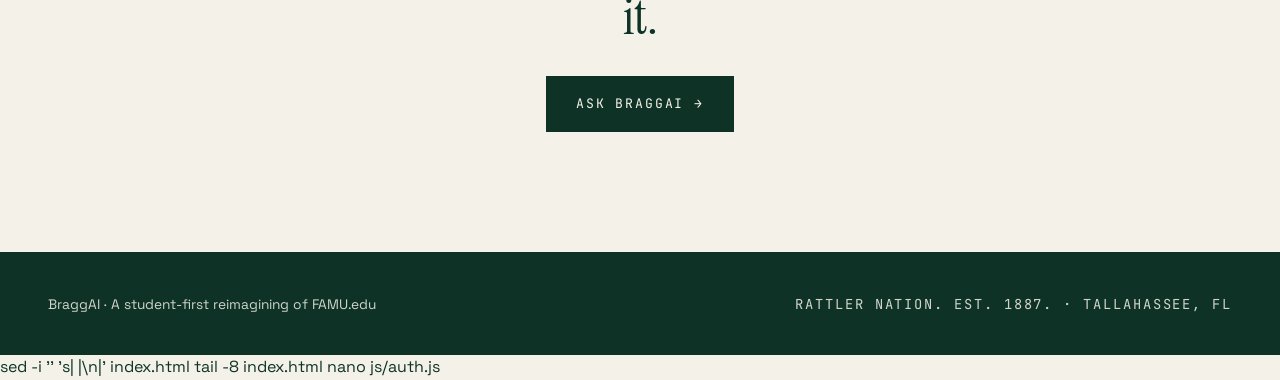
==== commit 9556f346: "wire auth client to backend" ====
--- a/index.html
+++ b/index.html
@@ -631,6 +631,10 @@
 
 <script src="js/main.js" defer></script>
 <script src="js/staff.js" defer></script>
-
-</body>
-</html>+<script type="module" src="js/auth.js" defer></script>
+
+</body>sed -i '' 's|<script src="js/staff.js" defer></script>
+<script type="module" src="js/auth.js" defer></script>|<script src="js/staff.js" defer></script>\n<script type="module" src="js/auth.js" defer></script>|' index.html
+tail -8 index.html
+nano js/auth.js
+</html>
